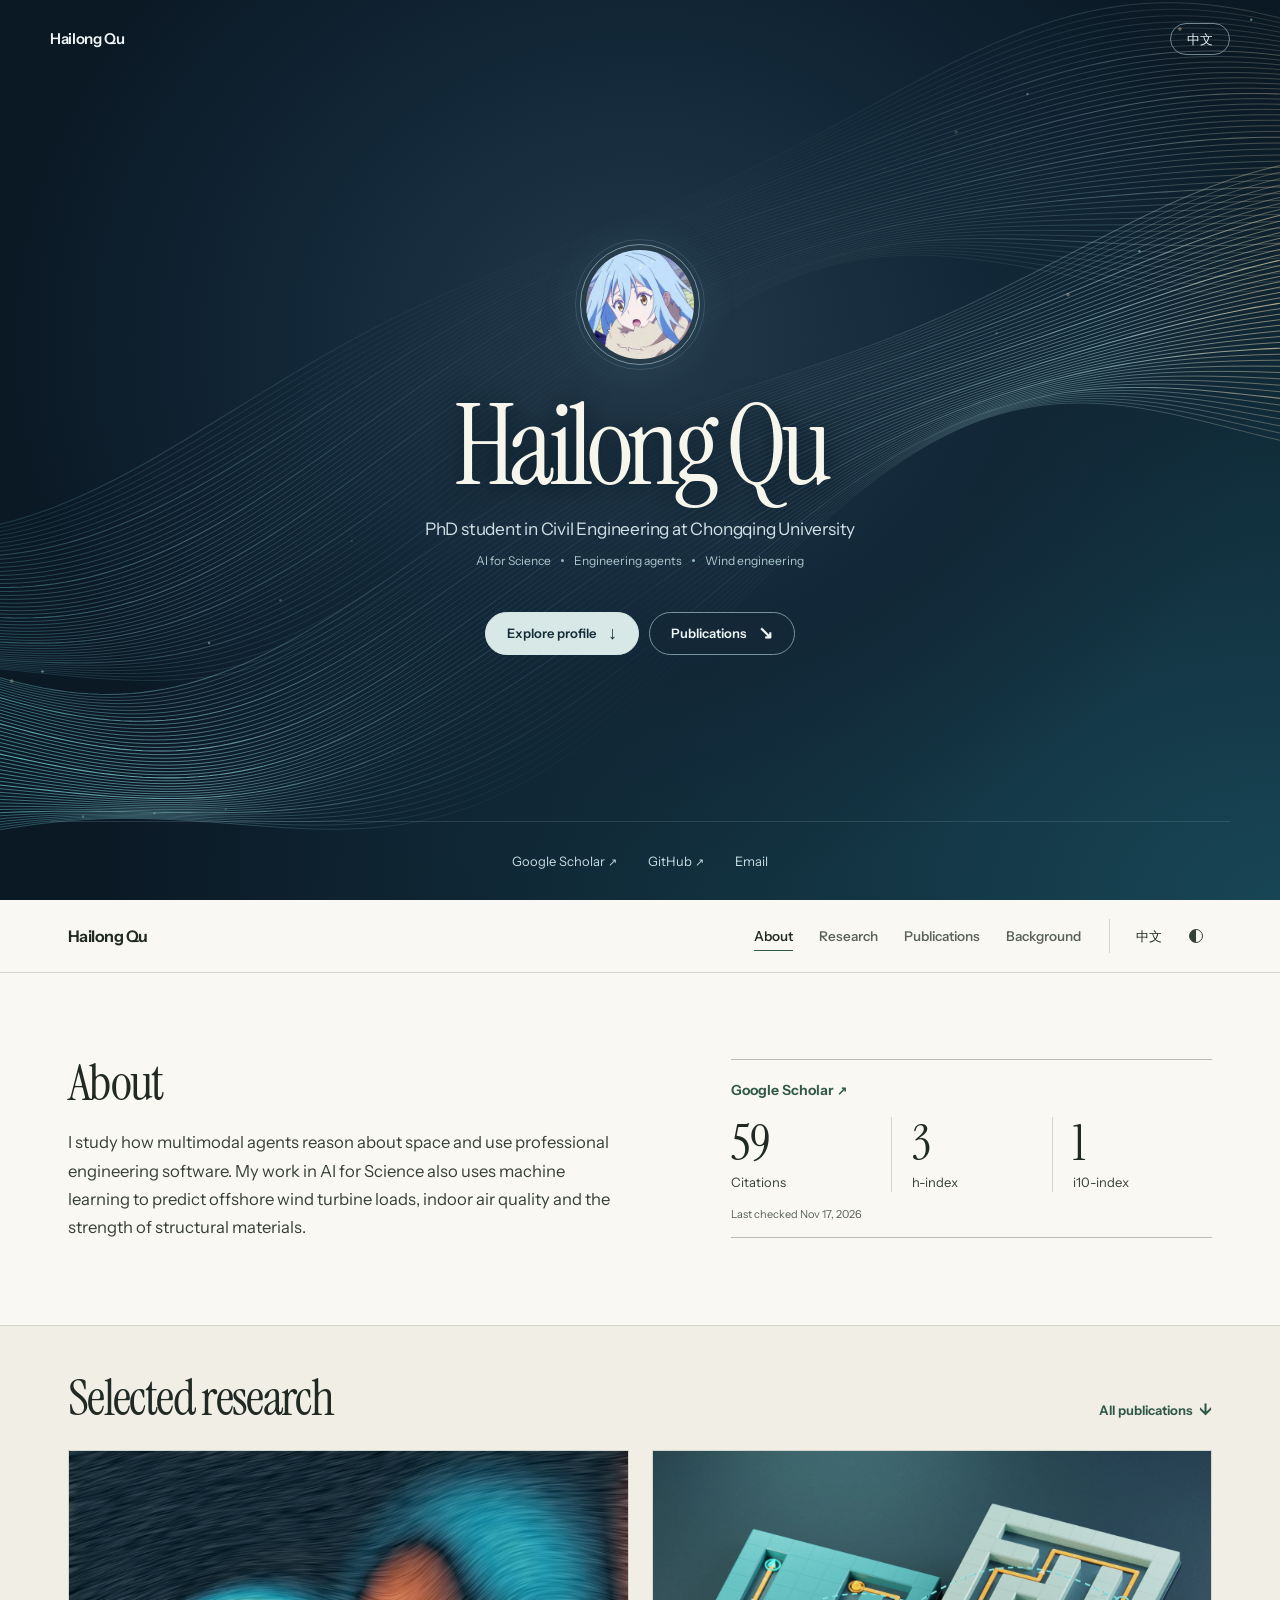
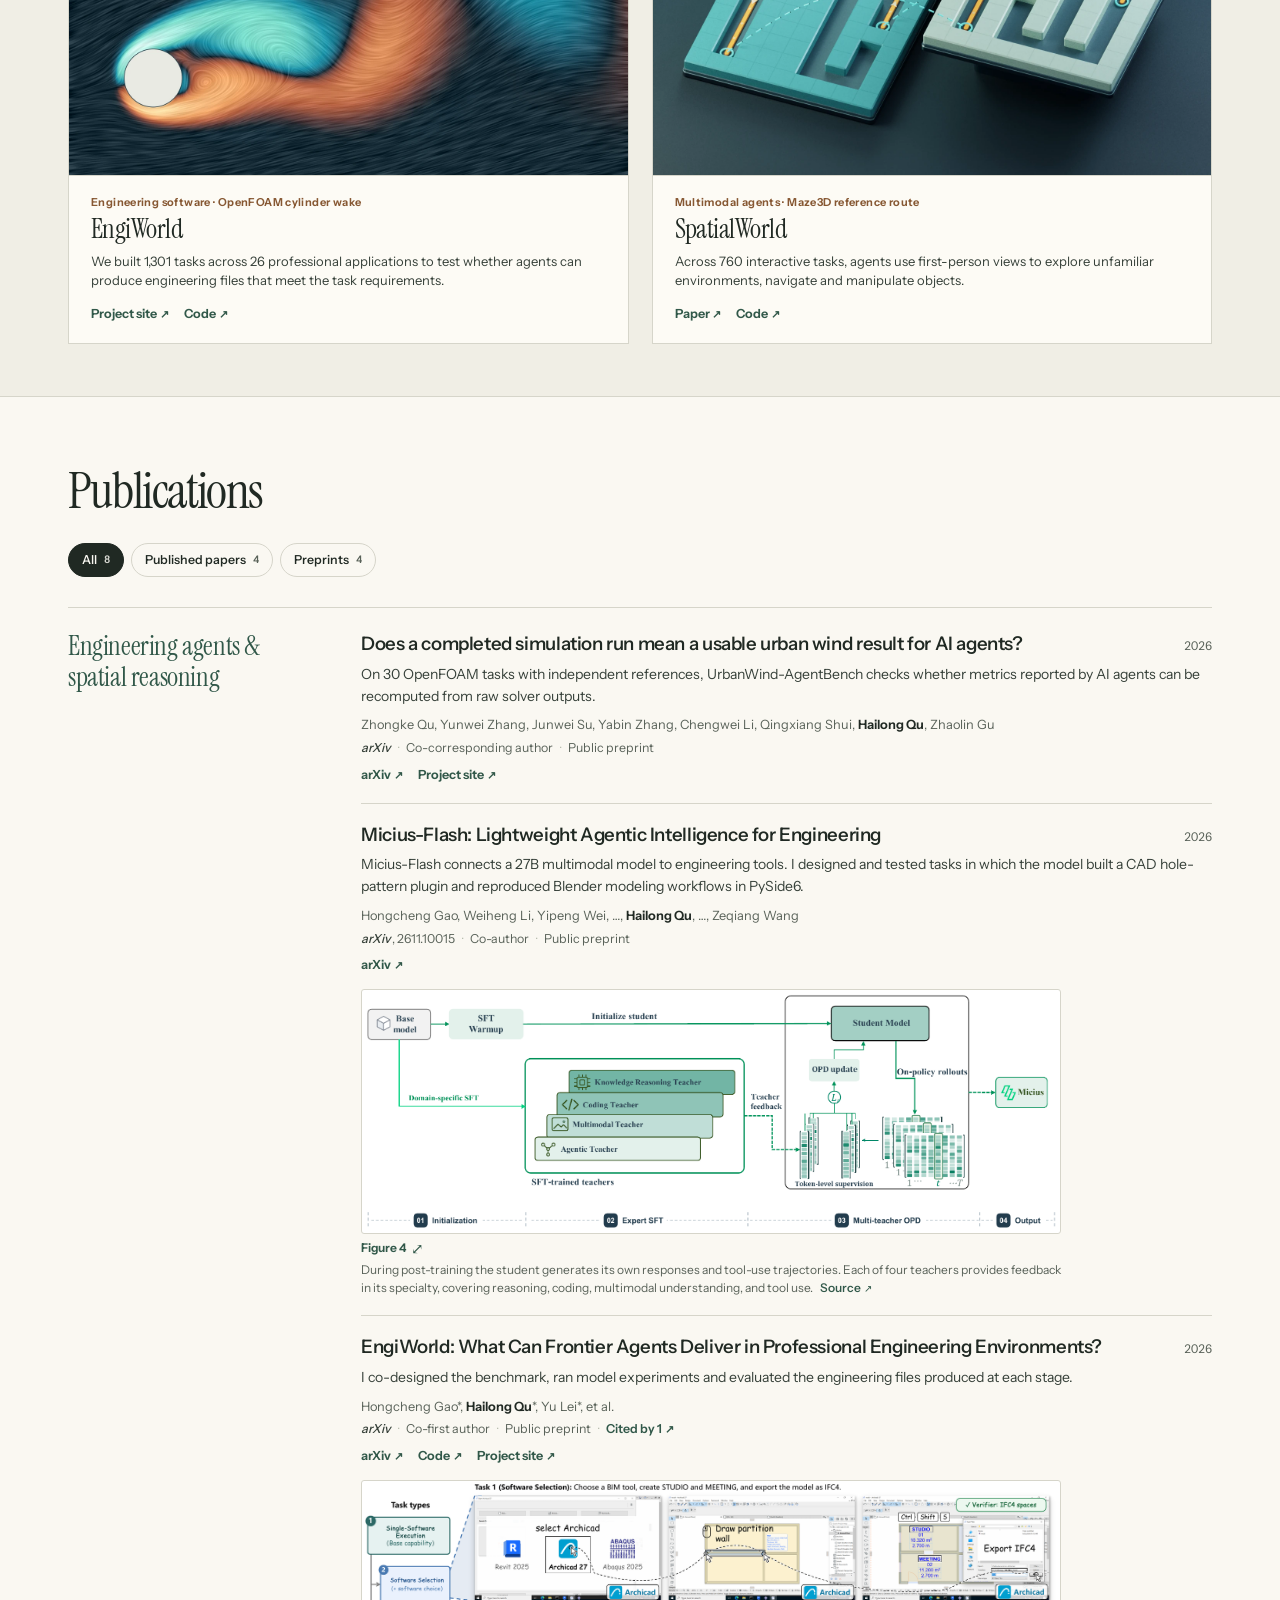
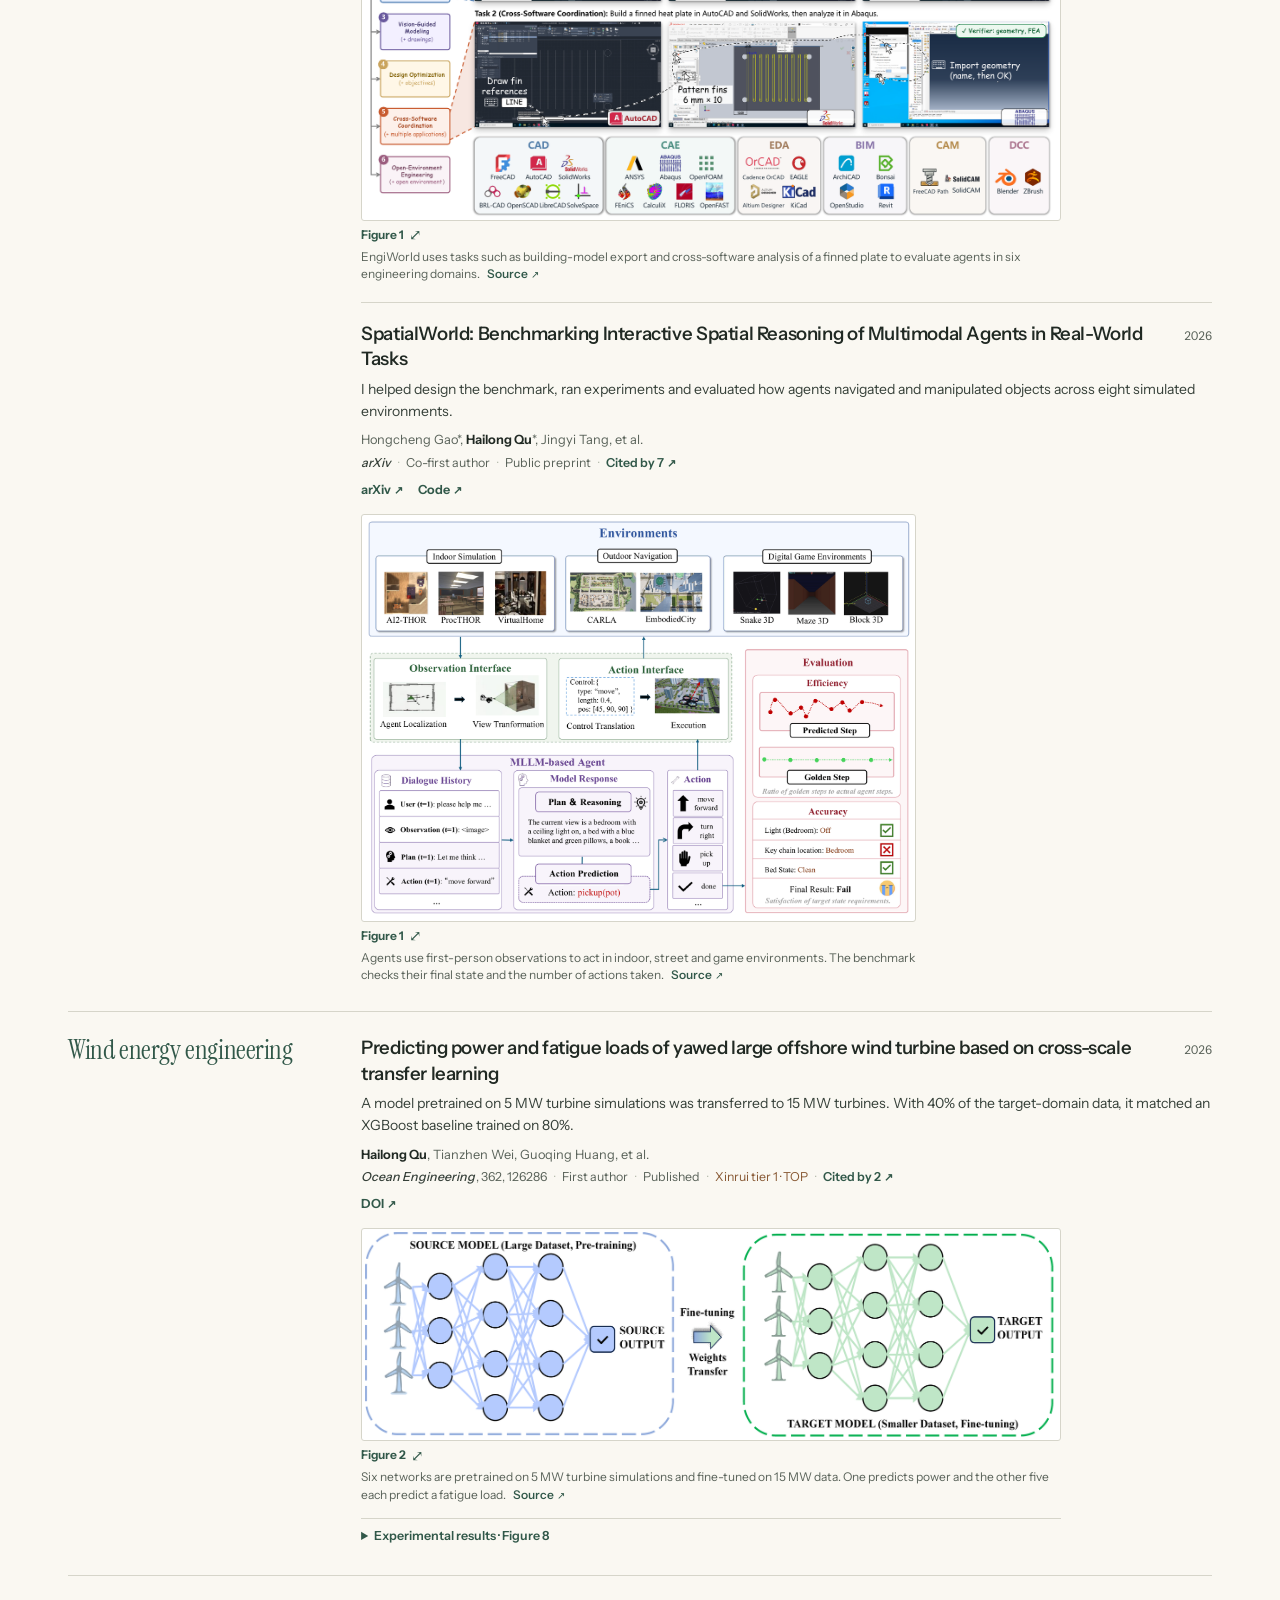
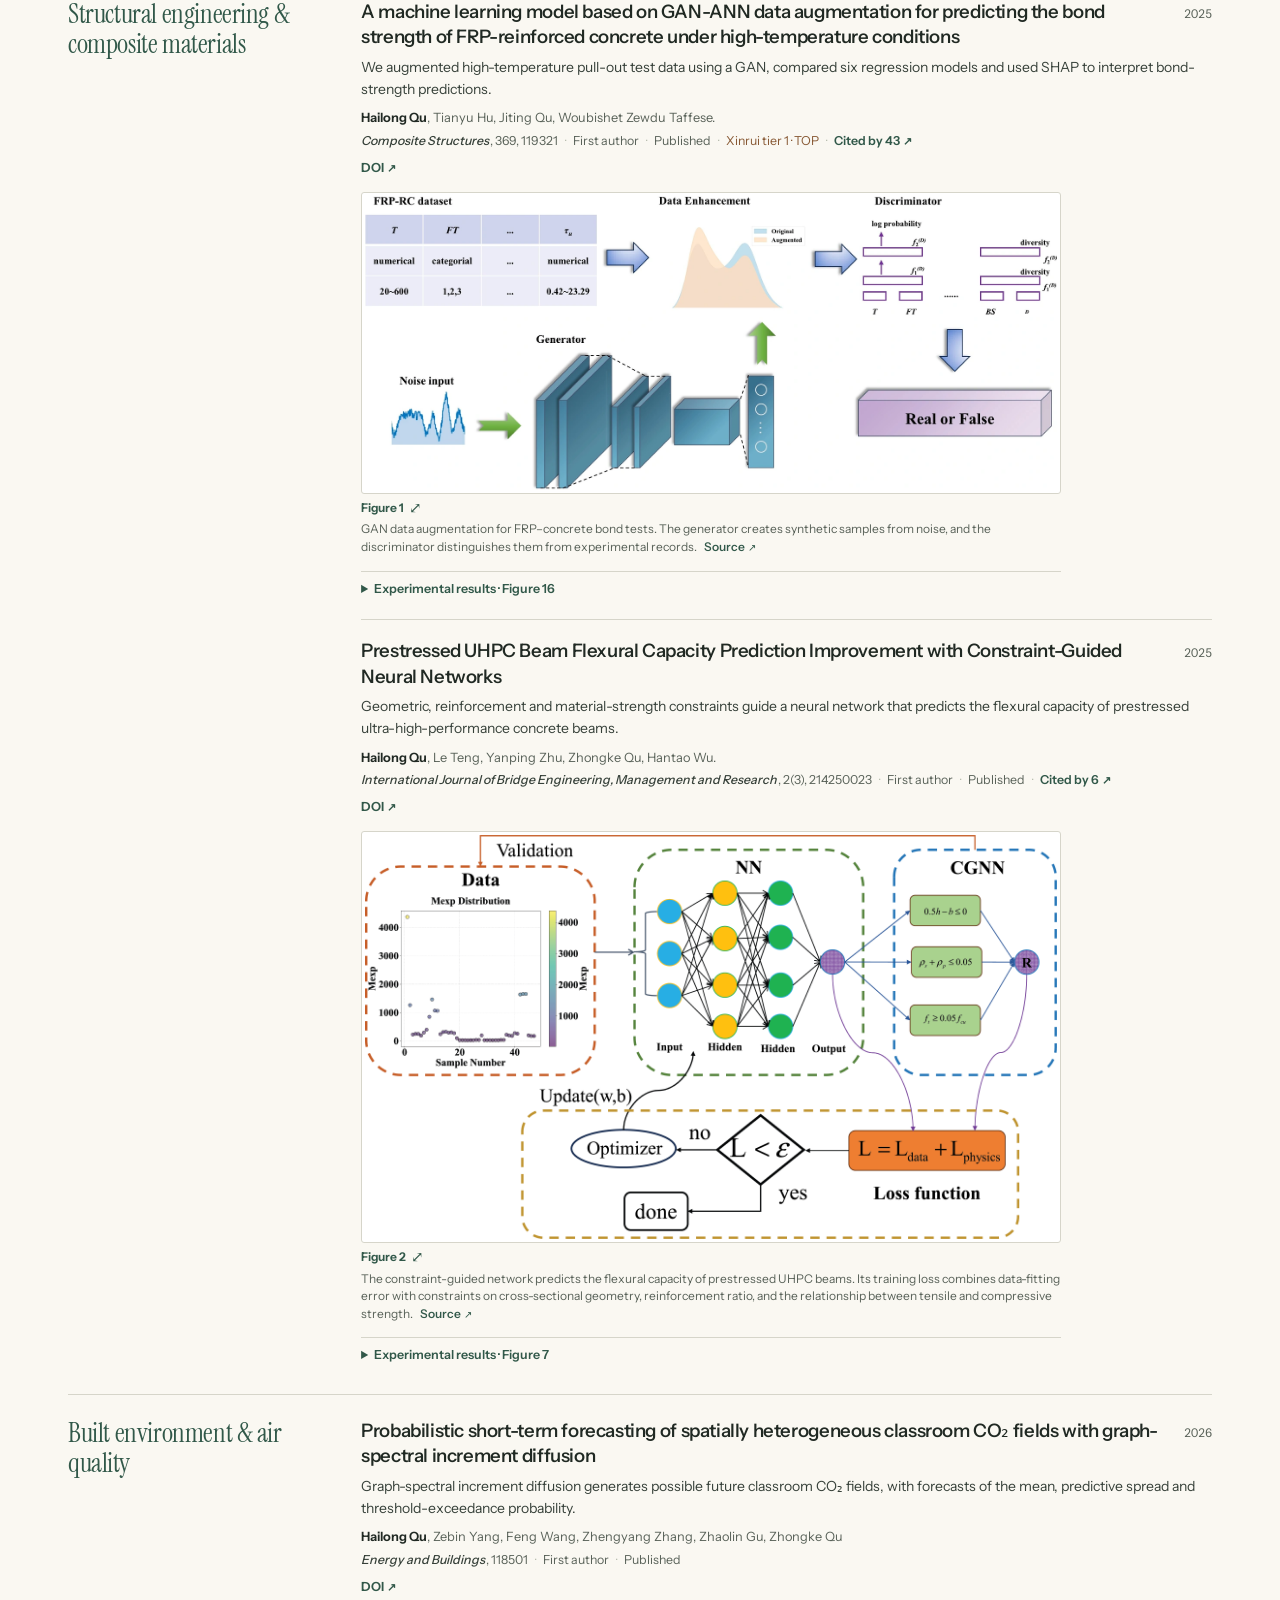
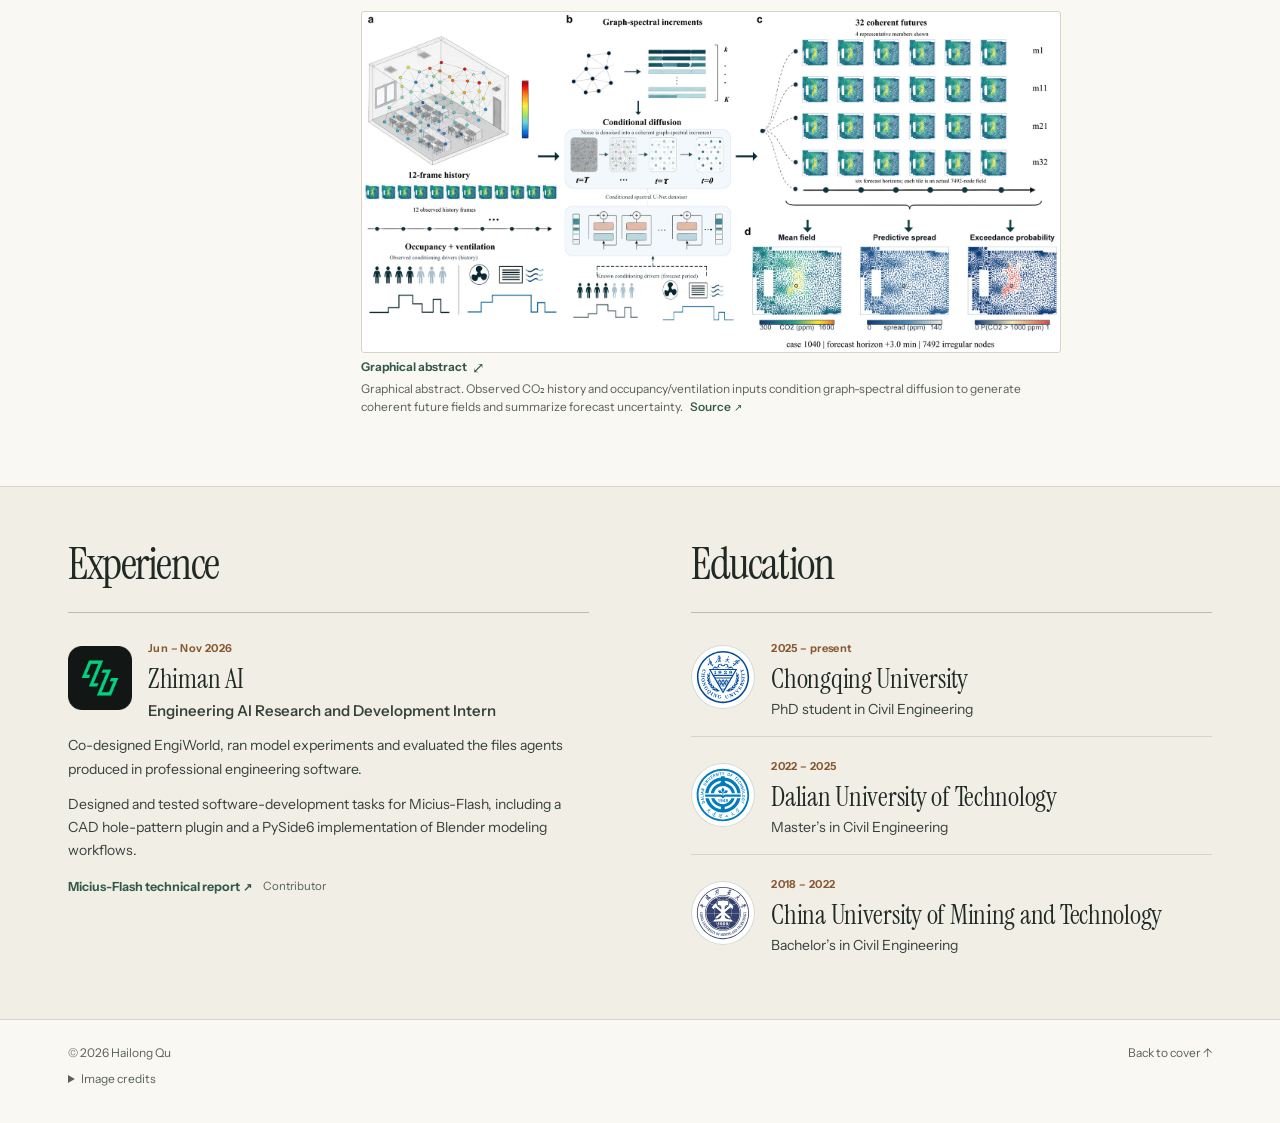
==== index.html @ e4532ca1 "Credit co-correspondence on the UrbanWind preprint" ====
<!doctype html>
<html lang="en">
<head>
  <meta charset="utf-8"><meta name="viewport" content="width=device-width, initial-scale=1">
  <title>Hailong Qu · Chongqing University</title><meta name="description" content="Hailong Qu is a PhD student at Chongqing University working on AI for Science, engineering agents and wind energy."><meta name="author" content="Hailong Qu">
  <link rel="canonical" href="https://ttanddd.github.io/"><link rel="alternate" hreflang="en" href="https://ttanddd.github.io/"><link rel="alternate" hreflang="zh-CN" href="https://ttanddd.github.io/zh/"><link rel="alternate" hreflang="x-default" href="https://ttanddd.github.io/">
  <meta property="og:type" content="website"><meta property="og:title" content="Hailong Qu · Chongqing University"><meta property="og:description" content="Hailong Qu is a PhD student at Chongqing University working on AI for Science, engineering agents and wind energy.">
  <meta property="og:url" content="https://ttanddd.github.io/"><meta property="og:image" content="https://ttanddd.github.io/assets/media/scholar-avatar.jpg"><meta property="og:locale" content="en_US">
  <meta name="theme-color" content="#101c29"><link rel="icon" type="image/jpeg" href="/assets/media/scholar-avatar.jpg">
  <link rel="preload" href="/assets/fonts/serif-regular.woff2" as="font" type="font/woff2" crossorigin>
  <link rel="preload" href="/assets/fonts/sans-regular.woff2" as="font" type="font/woff2" crossorigin>
  <link rel="stylesheet" href="/assets/vendor/lenis-1.3.27/lenis.css">
  <link rel="stylesheet" href="/assets/site.css?v=fab3f79877bb"><script defer src="/assets/vendor/lenis-1.3.27/lenis.min.js"></script><script defer src="/assets/motion.js?v=e660ae6ce71c"></script><script defer src="/assets/site.js?v=25aca08988be"></script><script defer src="/assets/cover.js?v=f7f22d058b3a"></script><script defer src="/assets/language.js?v=c162e030c713"></script>
</head>
<body>
<a class="skip" href="#about">Skip to profile</a>
<p id="language-notice" role="status" hidden></p>
<header class="cover" id="home" aria-labelledby="name">
  <canvas class="flow" aria-hidden="true"></canvas>
  <div class="cover-rail"><a href="#home" class="cover-brand">Hailong Qu</a><a class="language" data-language href="/zh/" lang="zh-CN" hreflang="zh-CN" aria-label="Switch to Chinese">中文</a></div>
  <div class="cover-core">
    <div class="portrait"><img src="/assets/media/scholar-avatar.jpg" alt="Profile image from Hailong Qu’s Google Scholar page" width="256" height="256" fetchpriority="high"></div>
    <h1 id="name">Hailong Qu</h1><p class="cover-role">PhD student in Civil Engineering at Chongqing University</p>
    <p class="cover-focus">AI for Science<i></i>Engineering agents<i></i>Wind engineering</p>
    <div class="cover-actions"><a class="enter" href="#about">Explore profile<span aria-hidden="true">↓</span></a><a href="#publications">Publications<span aria-hidden="true">↘</span></a></div>
  </div>
  <div class="cover-foot"><div class="cover-socials"><a class="" href="https://scholar.google.com/citations?user=_gNt3W8AAAAJ" target="_blank" rel="noopener noreferrer">Google Scholar<span class="out" aria-hidden="true">↗</span></a><a class="" href="https://github.com/TTANDDD" target="_blank" rel="noopener noreferrer">GitHub<span class="out" aria-hidden="true">↗</span></a><a href="mailto:tiyudi789520@gmail.com">Email</a></div></div>
</header>
<div class="topbar"><div class="shell top-inner">
  <a class="brand" href="#home" aria-label="Home"><span class="brand-name">Hailong Qu</span></a>
  <nav id="nav" class="nav" aria-label="Home"><a href="#about" data-nav="about">About</a><a href="#research" data-nav="research">Research</a><a href="#publications" data-nav="publications">Publications</a><a href="#background" data-nav="background">Background</a></nav>
  <div class="tools"><a class="language" data-language href="/zh/" lang="zh-CN" hreflang="zh-CN" aria-label="Switch to Chinese">中文</a><button class="theme" type="button" data-theme-button aria-label="Change color theme" title="Change color theme"><span aria-hidden="true"></span></button>
  <button class="menu" type="button" aria-expanded="false" aria-controls="nav"><span>Menu</span><i aria-hidden="true"></i></button></div>
</div></div>
<main id="main">
<section id="about" class="overview shell" aria-labelledby="about-title"><div><h2 id="about-title">About</h2><p class="bio">I study how multimodal agents reason about space and use professional engineering software. My work in AI for Science also uses machine learning to predict offshore wind turbine loads, indoor air quality and the strength of structural materials.</p></div><aside class="scholar-metrics" aria-label="Google Scholar"><a class="metrics-link" href="https://scholar.google.com/citations?user=_gNt3W8AAAAJ" target="_blank" rel="noopener noreferrer">Google Scholar<span class="out" aria-hidden="true">↗</span></a><dl><div><dt>Citations</dt><dd>59</dd></div><div><dt>h-index</dt><dd>3</dd></div><div><dt>i10-index</dt><dd>1</dd></div></dl><p>Last checked <time datetime="2026-11-17T01:59:57Z">Nov 17, 2026</time></p></aside></section>
<section id="research" class="band research" aria-labelledby="research-title"><div class="shell">
  <div class="section-head"><h2 id="research-title">Selected research</h2><a class="jump" href="#publications">All publications<span aria-hidden="true">↓</span></a></div>
  <div class="projects"><article class="project-card" id="project-engiworld">
      <a class="project-art" href="https://engiworld.github.io/" target="_blank" rel="noopener noreferrer" aria-label="EngiWorld · Project site">
        <img src="/assets/media/engiworld-cylinder-wake.webp" alt="Alternating teal and amber vortices form downstream of a cylinder in EngiWorld’s OpenFOAM reference solution." width="1450" height="840" loading="lazy" decoding="async">
      </a>
      <div class="project-body"><p class="project-field">Engineering software · OpenFOAM cylinder wake</p>
        <h3>EngiWorld</h3><p class="project-note">We built 1,301 tasks across 26 professional applications to test whether agents can produce engineering files that meet the task requirements.</p><div class="resource-links"><a class="text-link" href="https://engiworld.github.io/" target="_blank" rel="noopener noreferrer">Project site<span class="out" aria-hidden="true">↗</span></a><a class="text-link" href="https://github.com/Hongcheng-Gao/EngiWorld" target="_blank" rel="noopener noreferrer">Code<span class="out" aria-hidden="true">↗</span></a></div>
      </div></article><article class="project-card" id="project-spatialworld">
      <a class="project-art" href="https://arxiv.org/abs/2606.09669" target="_blank" rel="noopener noreferrer" aria-label="SpatialWorld · Paper">
        <img src="/assets/media/spatialworld-maze23-reference.webp" alt="Exploded view of SpatialWorld’s two-floor Maze3D level 23. An orange route crosses the upper floor and returns to the goal below. Dashed lines join the stairs." width="1450" height="840" loading="lazy" decoding="async">
      </a>
      <div class="project-body"><p class="project-field">Multimodal agents · Maze3D reference route</p>
        <h3>SpatialWorld</h3><p class="project-note">Across 760 interactive tasks, agents use first-person views to explore unfamiliar environments, navigate and manipulate objects.</p><div class="resource-links"><a class="text-link" href="https://arxiv.org/abs/2606.09669" target="_blank" rel="noopener noreferrer">Paper<span class="out" aria-hidden="true">↗</span></a><a class="text-link" href="https://github.com/Hongcheng-Gao/SpatialWorld" target="_blank" rel="noopener noreferrer">Code<span class="out" aria-hidden="true">↗</span></a></div>
      </div></article></div>
</div></section>
<section id="publications" class="section shell" aria-labelledby="publications-title">
  <div class="section-head"><h2 id="publications-title">Publications</h2></div>
  <div class="filters" data-filters hidden role="group" aria-label="Filter publications"><button type="button" data-filter="all" aria-pressed="true">All<span class="tab-count">8</span></button><button type="button" data-filter="published" aria-pressed="false">Published papers<span class="tab-count">4</span></button><button type="button" data-filter="preprint" aria-pressed="false">Preprints<span class="tab-count">4</span></button></div>
  <p class="sr-only" data-result-count aria-live="polite" data-template="{n} publications shown"></p>
  <section class="paper-group" data-field="agents" aria-labelledby="field-agents"><h3 id="field-agents">Engineering agents &amp; spatial reasoning</h3><div class="paper-list"><article class="paper" id="paper-pub-dede52f03599" data-status="preprint">
      <div class="paper-title"><h4>Does a completed simulation run mean a usable urban wind result for AI agents?</h4><time class="paper-year">2026</time></div>
      <p class="paper-note">On 30 OpenFOAM tasks with independent references, UrbanWind-AgentBench checks whether metrics reported by AI agents can be recomputed from raw solver outputs.</p><p class="authors" lang="en">Zhongke Qu, Yunwei Zhang, Junwei Su, Yabin Zhang, Chengwei Li, Qingxiang Shui, <strong>Hailong Qu</strong>, Zhaolin Gu</p>
      <p class="paper-meta"><cite lang="en">arXiv</cite><span class="sep" aria-hidden="true">·</span>Co-corresponding author<span class="sep" aria-hidden="true">·</span>Public preprint</p><div class="resource-links"><a class="text-link" href="https://arxiv.org/abs/2611.19385" target="_blank" rel="noopener noreferrer">arXiv<span class="out" aria-hidden="true">↗</span></a><a class="text-link" href="https://ttanddd.github.io/urbanwind-agentbench/" target="_blank" rel="noopener noreferrer">Project site<span class="out" aria-hidden="true">↗</span></a></div>
      
    </article><article class="paper" id="paper-micius-flash" data-status="preprint">
      <div class="paper-title"><h4>Micius-Flash: Lightweight Agentic Intelligence for Engineering</h4><time class="paper-year">2026</time></div>
      <p class="paper-note">Micius-Flash connects a 27B multimodal model to engineering tools. I designed and tested tasks in which the model built a CAD hole-pattern plugin and reproduced Blender modeling workflows in PySide6.</p><p class="authors" lang="en">Hongcheng Gao, Weiheng Li, Yipeng Wei, …, <strong>Hailong Qu</strong>, …, Zeqiang Wang</p>
      <p class="paper-meta"><cite lang="en">arXiv</cite><span class="vol">, 2611.10015</span><span class="sep" aria-hidden="true">·</span>Co-author<span class="sep" aria-hidden="true">·</span>Public preprint</p><div class="resource-links"><a class="text-link" href="https://arxiv.org/abs/2611.10015" target="_blank" rel="noopener noreferrer">arXiv<span class="out" aria-hidden="true">↗</span></a></div>
      <div class="figure-grid"><figure id="figure-micius-flash-fig4" class="paper-figure figure-primary" style="--figure-ratio:2.92079208">
        <a class="figure-open" href="/assets/media/papers/micius-flash-fig4.png" data-figure data-credit="Micius Team (2026) · arXiv:2611.10015v1, Figure 4" data-license="" aria-label="Enlarge · Figure 4 · During post-training the student generates its own responses and tool-use trajectories. Each of four teachers provides feedback in its specialty, covering reasoning, coding, multimodal understanding, and tool use.">
          <span class="figure-mat"><span class="figure-frame" style="--image-width:101.694915%;--image-left:-0.282486%;--image-top:-37.128713%;">
            <img src="/assets/media/papers/micius-flash-fig4.png" alt="During post-training the student generates its own responses and tool-use trajectories. Each of four teachers provides feedback in its specialty, covering reasoning, coding, multimodal understanding, and tool use." width="1800" height="1013" loading="lazy" decoding="async">
          </span></span>
          <span class="figure-label"><span class="figure-number">Figure 4</span><span aria-hidden="true">⤢</span></span>
        </a>
        <figcaption><span class="figure-caption">During post-training the student generates its own responses and tool-use trajectories. Each of four teachers provides feedback in its specialty, covering reasoning, coding, multimodal understanding, and tool use.</span>
          <a class="figure-source" href="https://arxiv.org/html/2611.10015v1#S3.F4" target="_blank" rel="noopener noreferrer">Source<span class="out" aria-hidden="true">↗</span></a></figcaption>
      </figure></div>
    </article><article class="paper" id="paper-engiworld" data-status="preprint">
      <div class="paper-title"><h4>EngiWorld: What Can Frontier Agents Deliver in Professional Engineering Environments?</h4><time class="paper-year">2026</time></div>
      <p class="paper-note">I co-designed the benchmark, ran model experiments and evaluated the engineering files produced at each stage.</p><p class="authors" lang="en">Hongcheng Gao*, <strong>Hailong Qu</strong>*, Yu Lei*, et al.</p>
      <p class="paper-meta"><cite lang="en">arXiv</cite><span class="sep" aria-hidden="true">·</span>Co-first author<span class="sep" aria-hidden="true">·</span>Public preprint<span class="sep" aria-hidden="true">·</span><a class="cited" href="https://scholar.google.com/scholar?cites=8422890464850785582" target="_blank" rel="noopener noreferrer">Cited by 1<span class="out" aria-hidden="true">↗</span></a></p><div class="resource-links"><a class="text-link" href="https://arxiv.org/abs/2609.37686" target="_blank" rel="noopener noreferrer">arXiv<span class="out" aria-hidden="true">↗</span></a><a class="text-link" href="https://github.com/Hongcheng-Gao/EngiWorld" target="_blank" rel="noopener noreferrer">Code<span class="out" aria-hidden="true">↗</span></a><a class="text-link" href="https://engiworld.github.io/" target="_blank" rel="noopener noreferrer">Project site<span class="out" aria-hidden="true">↗</span></a></div>
      <div class="figure-grid"><figure id="figure-engiworld-fig1" class="paper-figure" style="--figure-ratio:2.08062419">
        <a class="figure-open" href="/assets/media/papers/engiworld-fig1.webp" data-figure data-credit="© 2026 EngiWorld Authors · MIT" data-license="https://github.com/Hongcheng-Gao/EngiWorld/blob/main/LICENSE" aria-label="Enlarge · Figure 1 · EngiWorld uses tasks such as building-model export and cross-software analysis of a finned plate to evaluate agents in six engineering domains.">
          <span class="figure-mat"><span class="figure-frame">
            <img src="/assets/media/papers/engiworld-fig1.webp" alt="EngiWorld uses tasks such as building-model export and cross-software analysis of a finned plate to evaluate agents in six engineering domains." width="1600" height="769" loading="lazy" decoding="async">
          </span></span>
          <span class="figure-label"><span class="figure-number">Figure 1</span><span aria-hidden="true">⤢</span></span>
        </a>
        <figcaption><span class="figure-caption">EngiWorld uses tasks such as building-model export and cross-software analysis of a finned plate to evaluate agents in six engineering domains.</span>
          <a class="figure-source" href="https://arxiv.org/html/2609.37686v2#S1.F1" target="_blank" rel="noopener noreferrer">Source<span class="out" aria-hidden="true">↗</span></a></figcaption>
      </figure></div>
    </article><article class="paper" id="paper-spatialworld" data-status="preprint">
      <div class="paper-title"><h4>SpatialWorld: Benchmarking Interactive Spatial Reasoning of Multimodal Agents in Real-World Tasks</h4><time class="paper-year">2026</time></div>
      <p class="paper-note">I helped design the benchmark, ran experiments and evaluated how agents navigated and manipulated objects across eight simulated environments.</p><p class="authors" lang="en">Hongcheng Gao*, <strong>Hailong Qu</strong>*, Jingyi Tang, et al.</p>
      <p class="paper-meta"><cite lang="en">arXiv</cite><span class="sep" aria-hidden="true">·</span>Co-first author<span class="sep" aria-hidden="true">·</span>Public preprint<span class="sep" aria-hidden="true">·</span><a class="cited" href="https://scholar.google.com/scholar?cites=4801937270758037470" target="_blank" rel="noopener noreferrer">Cited by 7<span class="out" aria-hidden="true">↗</span></a></p><div class="resource-links"><a class="text-link" href="https://arxiv.org/abs/2606.09669" target="_blank" rel="noopener noreferrer">arXiv<span class="out" aria-hidden="true">↗</span></a><a class="text-link" href="https://github.com/Hongcheng-Gao/SpatialWorld" target="_blank" rel="noopener noreferrer">Code<span class="out" aria-hidden="true">↗</span></a></div>
      <div class="figure-grid"><figure id="figure-spatialworld-fig1" class="paper-figure" style="--figure-ratio:1.36842105">
        <a class="figure-open" href="/assets/media/papers/spatialworld-fig1.webp" data-figure data-credit="Gao, Qu et al. (2026) · CC BY 4.0" data-license="https://creativecommons.org/licenses/by/4.0/" aria-label="Enlarge · Figure 1 · Agents use first-person observations to act in indoor, street and game environments. The benchmark checks their final state and the number of actions taken.">
          <span class="figure-mat"><span class="figure-frame" style="--image-width:104.302477%;--image-left:-2.216428%;--image-top:-3.568243%;">
            <img src="/assets/media/papers/spatialworld-fig1.webp" alt="Agents use first-person observations to act in indoor, street and game environments. The benchmark checks their final state and the number of actions taken." width="1600" height="1241" loading="lazy" decoding="async">
          </span></span>
          <span class="figure-label"><span class="figure-number">Figure 1</span><span aria-hidden="true">⤢</span></span>
        </a>
        <figcaption><span class="figure-caption">Agents use first-person observations to act in indoor, street and game environments. The benchmark checks their final state and the number of actions taken.</span>
          <a class="figure-source" href="https://arxiv.org/html/2606.09669v2#S2.F1" target="_blank" rel="noopener noreferrer">Source<span class="out" aria-hidden="true">↗</span></a></figcaption>
      </figure></div>
    </article></div></section>
<section class="paper-group" data-field="wind" aria-labelledby="field-wind"><h3 id="field-wind">Wind energy engineering</h3><div class="paper-list"><article class="paper" id="paper-offshore" data-status="published">
      <div class="paper-title"><h4>Predicting power and fatigue loads of yawed large offshore wind turbine based on cross-scale transfer learning</h4><time class="paper-year">2026</time></div>
      <p class="paper-note">A model pretrained on 5 MW turbine simulations was transferred to 15 MW turbines. With 40% of the target-domain data, it matched an XGBoost baseline trained on 80%.</p><p class="authors" lang="en"><strong>Hailong Qu</strong>, Tianzhen Wei, Guoqing Huang, et al.</p>
      <p class="paper-meta"><cite lang="en">Ocean Engineering</cite><span class="vol">, 362, 126286</span><span class="sep" aria-hidden="true">·</span>First author<span class="sep" aria-hidden="true">·</span>Published<span class="sep" aria-hidden="true">·</span><span class="rank" title="2026 Xinrui ranking, best tier across major and minor categories">Xinrui tier 1 · TOP</span><span class="sep" aria-hidden="true">·</span><a class="cited" href="https://scholar.google.com/scholar?cites=12525449123160872142" target="_blank" rel="noopener noreferrer">Cited by 2<span class="out" aria-hidden="true">↗</span></a></p><div class="resource-links"><a class="text-link" href="https://doi.org/10.1016/j.oceaneng.2026.126286" target="_blank" rel="noopener noreferrer">DOI<span class="out" aria-hidden="true">↗</span></a></div>
      <div class="figure-grid"><figure id="figure-offshore-fig2" class="paper-figure figure-primary" style="--figure-ratio:3.36980306">
        <a class="figure-open" href="/assets/media/papers/offshore-fig2.webp" data-figure data-credit="Qu et al. · Ocean Engineering (2026)" data-license="" aria-label="Enlarge · Figure 2 · Six networks are pretrained on 5 MW turbine simulations and fine-tuned on 15 MW data. One predicts power and the other five each predict a fatigue load.">
          <span class="figure-mat"><span class="figure-frame" style="--image-width:101.298701%;--image-left:0.000000%;--image-top:0.000000%;">
            <img src="/assets/media/papers/offshore-fig2.webp" alt="Six networks are pretrained on 5 MW turbine simulations and fine-tuned on 15 MW data. One predicts power and the other five each predict a fatigue load." width="1560" height="457" loading="lazy" decoding="async">
          </span></span>
          <span class="figure-label"><span class="figure-number">Figure 2</span><span aria-hidden="true">⤢</span></span>
        </a>
        <figcaption><span class="figure-caption">Six networks are pretrained on 5 MW turbine simulations and fine-tuned on 15 MW data. One predicts power and the other five each predict a fatigue load.</span>
          <a class="figure-source" href="https://doi.org/10.1016/j.oceaneng.2026.126286" target="_blank" rel="noopener noreferrer">Source<span class="out" aria-hidden="true">↗</span></a></figcaption>
      </figure><details class="extra-figure" id="detail-offshore-fig8"><summary>Experimental results · Figure 8</summary><figure id="figure-offshore-fig8" class="paper-figure" style="--figure-ratio:1.52475248">
        <a class="figure-open" href="/assets/media/papers/offshore-fig8.webp" data-figure data-credit="Qu et al. · Ocean Engineering (2026)" data-license="" aria-label="Enlarge · Figure 8 · Predicted and simulated power and fatigue loads for the 15 MW target turbine. Blue points are training cases and red points are test cases.">
          <span class="figure-mat"><span class="figure-frame" style="--image-width:101.298701%;--image-left:-0.649351%;--image-top:-0.396040%;">
            <img src="/assets/media/papers/offshore-fig8.webp" alt="Predicted and simulated power and fatigue loads for the 15 MW target turbine. Blue points are training cases and red points are test cases." width="1560" height="1024" loading="lazy" decoding="async">
          </span></span>
          <span class="figure-label"><span class="figure-number">Figure 8</span><span aria-hidden="true">⤢</span></span>
        </a>
        <figcaption><span class="figure-caption">Predicted and simulated power and fatigue loads for the 15 MW target turbine. Blue points are training cases and red points are test cases.</span>
          <a class="figure-source" href="https://doi.org/10.1016/j.oceaneng.2026.126286" target="_blank" rel="noopener noreferrer">Source<span class="out" aria-hidden="true">↗</span></a></figcaption>
      </figure></details></div>
    </article></div></section>
<section class="paper-group" data-field="structures" aria-labelledby="field-structures"><h3 id="field-structures">Structural engineering &amp; composite materials</h3><div class="paper-list"><article class="paper" id="paper-bond" data-status="published">
      <div class="paper-title"><h4>A machine learning model based on GAN-ANN data augmentation for predicting the bond strength of FRP-reinforced concrete under high-temperature conditions</h4><time class="paper-year">2025</time></div>
      <p class="paper-note">We augmented high-temperature pull-out test data using a GAN, compared six regression models and used SHAP to interpret bond-strength predictions.</p><p class="authors" lang="en"><strong>Hailong Qu</strong>, Tianyu Hu, Jiting Qu, Woubishet Zewdu Taffese.</p>
      <p class="paper-meta"><cite lang="en">Composite Structures</cite><span class="vol">, 369, 119321</span><span class="sep" aria-hidden="true">·</span>First author<span class="sep" aria-hidden="true">·</span>Published<span class="sep" aria-hidden="true">·</span><span class="rank" title="2026 Xinrui ranking, best tier across major and minor categories">Xinrui tier 1 · TOP</span><span class="sep" aria-hidden="true">·</span><a class="cited" href="https://scholar.google.com/scholar?cites=12650329744078022624" target="_blank" rel="noopener noreferrer">Cited by 43<span class="out" aria-hidden="true">↗</span></a></p><div class="resource-links"><a class="text-link" href="https://doi.org/10.1016/j.compstruct.2025.119321" target="_blank" rel="noopener noreferrer">DOI<span class="out" aria-hidden="true">↗</span></a></div>
      <div class="figure-grid"><figure id="figure-bond-fig1" class="paper-figure figure-primary" style="--figure-ratio:2.35640648">
        <a class="figure-open" href="/assets/media/papers/bond-fig1.webp" data-figure data-credit="Qu et al. · Composite Structures (2025)" data-license="" aria-label="Enlarge · Figure 1 · GAN data augmentation for FRP–concrete bond tests. The generator creates synthetic samples from noise, and the discriminator distinguishes them from experimental records.">
          <span class="figure-mat"><span class="figure-frame">
            <img src="/assets/media/papers/bond-fig1.webp" alt="GAN data augmentation for FRP–concrete bond tests. The generator creates synthetic samples from noise, and the discriminator distinguishes them from experimental records." width="1600" height="679" loading="lazy" decoding="async">
          </span></span>
          <span class="figure-label"><span class="figure-number">Figure 1</span><span aria-hidden="true">⤢</span></span>
        </a>
        <figcaption><span class="figure-caption">GAN data augmentation for FRP–concrete bond tests. The generator creates synthetic samples from noise, and the discriminator distinguishes them from experimental records.</span>
          <a class="figure-source" href="https://doi.org/10.1016/j.compstruct.2025.119321" target="_blank" rel="noopener noreferrer">Source<span class="out" aria-hidden="true">↗</span></a></figcaption>
      </figure><details class="extra-figure" id="detail-bond-fig16"><summary>Experimental results · Figure 16</summary><figure id="figure-bond-fig16" class="paper-figure" style="--figure-ratio:0.98607595">
        <a class="figure-open" href="/assets/media/papers/bond-fig16.webp" data-figure data-credit="Qu et al. · Composite Structures (2025)" data-license="" aria-label="Enlarge · Figure 16 · Test-set RMSE and R² for six bond-strength models after adding 30% synthetic data generated using GAN–ANN, KDE or TGAN.">
          <span class="figure-mat"><span class="figure-frame">
            <img src="/assets/media/papers/bond-fig16.webp" alt="Test-set RMSE and R² for six bond-strength models after adding 30% synthetic data generated using GAN–ANN, KDE or TGAN." width="1558" height="1580" loading="lazy" decoding="async">
          </span></span>
          <span class="figure-label"><span class="figure-number">Figure 16</span><span aria-hidden="true">⤢</span></span>
        </a>
        <figcaption><span class="figure-caption">Test-set RMSE and R² for six bond-strength models after adding 30% synthetic data generated using GAN–ANN, KDE or TGAN.</span>
          <a class="figure-source" href="https://doi.org/10.1016/j.compstruct.2025.119321" target="_blank" rel="noopener noreferrer">Source<span class="out" aria-hidden="true">↗</span></a></figcaption>
      </figure></details></div>
    </article><article class="paper" id="paper-uhpc" data-status="published">
      <div class="paper-title"><h4>Prestressed UHPC Beam Flexural Capacity Prediction Improvement with Constraint-Guided Neural Networks</h4><time class="paper-year">2025</time></div>
      <p class="paper-note">Geometric, reinforcement and material-strength constraints guide a neural network that predicts the flexural capacity of prestressed ultra-high-performance concrete beams.</p><p class="authors" lang="en"><strong>Hailong Qu</strong>, Le Teng, Yanping Zhu, Zhongke Qu, Hantao Wu.</p>
      <p class="paper-meta"><cite lang="en">International Journal of Bridge Engineering, Management and Research</cite><span class="vol">, 2(3), 214250023</span><span class="sep" aria-hidden="true">·</span>First author<span class="sep" aria-hidden="true">·</span>Published<span class="sep" aria-hidden="true">·</span><a class="cited" href="https://scholar.google.com/scholar?cites=16965351680424235215" target="_blank" rel="noopener noreferrer">Cited by 6<span class="out" aria-hidden="true">↗</span></a></p><div class="resource-links"><a class="text-link" href="https://doi.org/10.70465/ber.v2i3.31" target="_blank" rel="noopener noreferrer">DOI<span class="out" aria-hidden="true">↗</span></a></div>
      <div class="figure-grid"><figure id="figure-uhpc-fig2" class="paper-figure figure-primary" style="--figure-ratio:1.71462830">
        <a class="figure-open" href="/assets/media/papers/uhpc-fig2.webp" data-figure data-credit="© 2025 Hailong Qu, Le Teng, Yanping Zhu, Zhongke Qu and Hantao Wu · CC BY-NC-ND 4.0" data-license="https://creativecommons.org/licenses/by-nc-nd/4.0/" aria-label="Enlarge · Figure 2 · The constraint-guided network predicts the flexural capacity of prestressed UHPC beams. Its training loss combines data-fitting error with constraints on cross-sectional geometry, reinforcement ratio, and the relationship between tensile and compressive strength.">
          <span class="figure-mat"><span class="figure-frame">
            <img src="/assets/media/papers/uhpc-fig2.webp" alt="The constraint-guided network predicts the flexural capacity of prestressed UHPC beams. Its training loss combines data-fitting error with constraints on cross-sectional geometry, reinforcement ratio, and the relationship between tensile and compressive strength." width="2860" height="1668" loading="lazy" decoding="async">
          </span></span>
          <span class="figure-label"><span class="figure-number">Figure 2</span><span aria-hidden="true">⤢</span></span>
        </a>
        <figcaption><span class="figure-caption">The constraint-guided network predicts the flexural capacity of prestressed UHPC beams. Its training loss combines data-fitting error with constraints on cross-sectional geometry, reinforcement ratio, and the relationship between tensile and compressive strength.</span>
          <a class="figure-source" href="https://ijbemr.org/index.php/ber/article/view/31#fig-2" target="_blank" rel="noopener noreferrer">Source<span class="out" aria-hidden="true">↗</span></a></figcaption>
      </figure><details class="extra-figure" id="detail-uhpc-fig7"><summary>Experimental results · Figure 7</summary><figure id="figure-uhpc-fig7" class="paper-figure" style="--figure-ratio:2.23788546">
        <a class="figure-open" href="/assets/media/papers/uhpc-fig7.webp" data-figure data-credit="© 2025 Hailong Qu, Le Teng, Yanping Zhu, Zhongke Qu and Hantao Wu · CC BY-NC-ND 4.0" data-license="https://creativecommons.org/licenses/by-nc-nd/4.0/" aria-label="Enlarge · Figure 7 · Mean relative training and test errors for seven combinations of physical constraints in prestressed UHPC beam capacity prediction.">
          <span class="figure-mat"><span class="figure-frame">
            <img src="/assets/media/papers/uhpc-fig7.webp" alt="Mean relative training and test errors for seven combinations of physical constraints in prestressed UHPC beam capacity prediction." width="2032" height="908" loading="lazy" decoding="async">
          </span></span>
          <span class="figure-label"><span class="figure-number">Figure 7</span><span aria-hidden="true">⤢</span></span>
        </a>
        <figcaption><span class="figure-caption">Mean relative training and test errors for seven combinations of physical constraints in prestressed UHPC beam capacity prediction.</span>
          <a class="figure-source" href="https://ijbemr.org/index.php/ber/article/view/31" target="_blank" rel="noopener noreferrer">Source<span class="out" aria-hidden="true">↗</span></a></figcaption>
      </figure></details></div>
    </article></div></section>
<section class="paper-group" data-field="built-environment" aria-labelledby="field-built-environment"><h3 id="field-built-environment">Built environment &amp; air quality</h3><div class="paper-list"><article class="paper" id="paper-pub-89aad08bacbb" data-status="published">
      <div class="paper-title"><h4>Probabilistic short-term forecasting of spatially heterogeneous classroom CO₂ fields with graph-spectral increment diffusion</h4><time class="paper-year">2026</time></div>
      <p class="paper-note">Graph-spectral increment diffusion generates possible future classroom CO₂ fields, with forecasts of the mean, predictive spread and threshold-exceedance probability.</p><p class="authors" lang="en"><strong>Hailong Qu</strong>, Zebin Yang, Feng Wang, Zhengyang Zhang, Zhaolin Gu, Zhongke Qu</p>
      <p class="paper-meta"><cite lang="en">Energy and Buildings</cite><span class="vol">, 118501</span><span class="sep" aria-hidden="true">·</span>First author<span class="sep" aria-hidden="true">·</span>Published</p><div class="resource-links"><a class="text-link" href="https://doi.org/10.1016/j.enbuild.2026.118501" target="_blank" rel="noopener noreferrer">DOI<span class="out" aria-hidden="true">↗</span></a></div>
      <div class="figure-grid"><figure id="figure-co2-graphical-abstract" class="paper-figure figure-primary" style="--figure-ratio:2.06884876">
        <a class="figure-open" href="/assets/media/papers/co2-graphical-abstract.jpg" data-figure data-credit="Qu et al. (2026) · Energy and Buildings · DOI: 10.1016/j.enbuild.2026.118501 · Graphical abstract" data-license="" aria-label="Enlarge · Graphical abstract · Graphical abstract. Observed CO₂ history and occupancy/ventilation inputs condition graph-spectral diffusion to generate coherent future fields and summarize forecast uncertainty.">
          <span class="figure-mat"><span class="figure-frame">
            <img src="/assets/media/papers/co2-graphical-abstract.jpg" alt="Graphical abstract. Observed CO₂ history and occupancy/ventilation inputs condition graph-spectral diffusion to generate coherent future fields and summarize forecast uncertainty." width="1833" height="886" loading="lazy" decoding="async">
          </span></span>
          <span class="figure-label"><span class="figure-number">Graphical abstract</span><span aria-hidden="true">⤢</span></span>
        </a>
        <figcaption><span class="figure-caption">Graphical abstract. Observed CO₂ history and occupancy/ventilation inputs condition graph-spectral diffusion to generate coherent future fields and summarize forecast uncertainty.</span>
          <a class="figure-source" href="https://www.sciencedirect.com/science/article/pii/S0378778826015616" target="_blank" rel="noopener noreferrer">Source<span class="out" aria-hidden="true">↗</span></a></figcaption>
      </figure></div>
    </article></div></section>
</section>
<div id="background" class="band background"><div class="shell background-grid">
  <section id="experience" aria-labelledby="work-title"><h2 id="work-title">Experience</h2>
    <div class="job"><div class="org-header">
      <a class="org-mark" href="https://zhiman.cn/" target="_blank" rel="noopener noreferrer" aria-label="Zhiman AI · Official website">
        <img src="/assets/media/organizations/zhiman-ai.png" width="64" height="64" alt="" loading="lazy" decoding="async">
      </a>
      <div class="org-copy"><span class="period">Jun – Nov 2026</span><h3>Zhiman AI</h3><p class="org-role">Engineering AI Research and Development Intern</p></div>
    </div>
      <p>Co-designed EngiWorld, ran model experiments and evaluated the files agents produced in professional engineering software.</p><p>Designed and tested software-development tasks for Micius-Flash, including a CAD hole-pattern plugin and a PySide6 implementation of Blender modeling workflows.</p>
      <div class="report"><a class="text-link" href="https://zhiman.cn/research/micius/Micius-Flash-Preview-Technical-Report.pdf" target="_blank" rel="noopener noreferrer">Micius-Flash technical report<span class="out" aria-hidden="true">↗</span></a><span>Contributor</span></div></div>
  </section>
  <section id="education" aria-labelledby="edu-title"><h2 id="edu-title">Education</h2><ol class="degrees"><li id="degree-2025"><div class="org-header">
      <a class="org-mark" href="https://www.cqu.edu.cn/" target="_blank" rel="noopener noreferrer" aria-label="Chongqing University · Official website">
        <img src="/assets/media/organizations/cqu-emblem.svg" width="64" height="64" alt="" loading="lazy" decoding="async">
      </a>
      <div class="org-copy"><span class="period">2025 – present</span><h3>Chongqing University</h3><p class="org-role">PhD student in Civil Engineering</p></div>
    </div></li><li id="degree-2022"><div class="org-header">
      <a class="org-mark" href="https://www.dlut.edu.cn/" target="_blank" rel="noopener noreferrer" aria-label="Dalian University of Technology · Official website">
        <img src="/assets/media/organizations/dlut-emblem.svg" width="64" height="64" alt="" loading="lazy" decoding="async">
      </a>
      <div class="org-copy"><span class="period">2022 – 2025</span><h3>Dalian University of Technology</h3><p class="org-role">Master’s in Civil Engineering</p></div>
    </div></li><li id="degree-2018"><div class="org-header">
      <a class="org-mark" href="https://www.cumt.edu.cn/" target="_blank" rel="noopener noreferrer" aria-label="China University of Mining and Technology · Official website">
        <img src="/assets/media/organizations/cumt-emblem.svg" width="64" height="64" alt="" loading="lazy" decoding="async">
      </a>
      <div class="org-copy"><span class="period">2018 – 2022</span><h3>China University of Mining and Technology</h3><p class="org-role">Bachelor’s in Civil Engineering</p></div>
    </div></li></ol></section>
</div></div></main>
<footer class="footer shell" id="footer"><div class="footer-top"><span>© 2026 Hailong Qu</span><a href="#home">Back to cover ↑</a></div>
  <details class="credits" id="image-credits"><summary>Image credits</summary><ul><li>The cover uses Hailong Qu’s Google Scholar profile image. <a class="" href="https://scholar.google.com/citations?user=_gNt3W8AAAAJ" target="_blank" rel="noopener noreferrer">Google Scholar<span class="out" aria-hidden="true">↗</span></a></li><li>EngiWorld Authors (2026). The cylinder wake was rendered from the public OpenFOAM reference velocity field at Re = 100 and t = 20 s. Teal and amber show opposite signs of vorticity. <a class="" href="https://github.com/Hongcheng-Gao/EngiWorld/tree/cab0914a777ce2c2dd9d087302da5c93e0c3e5c7/task/single-software-execution/cli/openfoam/task-07/ground_truth/cylinder/20" target="_blank" rel="noopener noreferrer">Reference field<span class="out" aria-hidden="true">↗</span></a> <a class="" href="https://github.com/Hongcheng-Gao/EngiWorld/blob/cab0914a777ce2c2dd9d087302da5c93e0c3e5c7/LICENSE" target="_blank" rel="noopener noreferrer">MIT license<span class="out" aria-hidden="true">↗</span></a></li><li>SpatialWorld, Hongcheng Gao, Hailong Qu et al. (2026). The two floors of Maze3D Pro level 23 are shown apart. The orange path follows the 18 published reference actions. Dashed lines connect the same stair cells on each floor. <a class="" href="https://github.com/Hongcheng-Gao/SpatialWorld/blob/f47b1e091985a7f141db8d93c6822b42663cc1da/data/game/maze3d_pro_merge/Level_23.txt" target="_blank" rel="noopener noreferrer">Level layout<span class="out" aria-hidden="true">↗</span></a> <a class="" href="https://github.com/Hongcheng-Gao/SpatialWorld/blob/f47b1e091985a7f141db8d93c6822b42663cc1da/data/game/game_gt.csv#L64" target="_blank" rel="noopener noreferrer">Reference actions<span class="out" aria-hidden="true">↗</span></a> <a class="" href="https://huggingface.co/datasets/HongchengGao/SpatialWorld" target="_blank" rel="noopener noreferrer">Dataset and license<span class="out" aria-hidden="true">↗</span></a></li><li>Organization marks come from their official websites. <a class="" href="https://zhiman.cn/apple-touch-icon.png" target="_blank" rel="noopener noreferrer">Zhiman AI<span class="out" aria-hidden="true">↗</span></a> <a class="" href="https://www.cqu.edu.cn/__local/F/67/13/91F381501973A4F9D10D3340792_2136FE11_3D39D20.pdf?e=.pdf#page=6" target="_blank" rel="noopener noreferrer">Chongqing University<span class="out" aria-hidden="true">↗</span></a> <a class="" href="https://www.dlut.edu.cn/xxgk/dxwh/xxVI.htm#a1" target="_blank" rel="noopener noreferrer">Dalian University of Technology<span class="out" aria-hidden="true">↗</span></a> <a class="" href="https://xgc.cumt.edu.cn/__local/3/3B/CB/F3833CC99C9D0095E53E957862E_D3C472C9_43ED3D.pdf#page=4" target="_blank" rel="noopener noreferrer">China University of Mining and Technology<span class="out" aria-hidden="true">↗</span></a></li><li>Each paper figure links to its source and lists its credit in the enlarged view.</li></ul></details>
</footer>
<dialog class="figure-viewer" aria-labelledby="viewer-title">
  <div class="viewer-top"><strong id="viewer-title"></strong><button type="button" data-close>Close <span aria-hidden="true">×</span></button></div>
  <div class="viewer-image figure-mat"></div>
  <p class="viewer-caption"></p><p class="viewer-credit" aria-label="Image credit"></p>
  <div class="viewer-links"><a data-full target="_blank" rel="noopener">Full-size image ↗</a><a data-source target="_blank" rel="noopener noreferrer">Source ↗</a></div>
</dialog>
</body></html>
---- assets/vendor/lenis-1.3.27/lenis.css ----
html.lenis,
html.lenis body {
  height: auto;
}

.lenis:not(.lenis-autoToggle).lenis-stopped {
  overflow: clip;
}

.lenis [data-lenis-prevent],
.lenis [data-lenis-prevent-wheel],
.lenis [data-lenis-prevent-touch],
.lenis [data-lenis-prevent-vertical],
.lenis [data-lenis-prevent-horizontal] {
  overscroll-behavior: contain;
}

.lenis.lenis-smooth iframe {
  pointer-events: none;
}

.lenis.lenis-autoToggle {
  transition-property: overflow;
  transition-duration: 1ms;
  transition-behavior: allow-discrete;
}
---- assets/site.css ----
@font-face{font-family:"Instrument Sans";src:url("fonts/sans-regular.woff2") format("woff2");font-weight:400 700;font-style:normal;font-display:swap}
@font-face{font-family:"Instrument Serif";src:url("fonts/serif-regular.woff2") format("woff2");font-weight:400;font-style:normal;font-display:swap}
@font-face{font-family:"Instrument Serif";src:url("fonts/serif-italic.woff2") format("woff2");font-weight:400;font-style:italic;font-display:swap}

:root {
  color-scheme: light;
  --paper:#faf8f2;
  --panel:#f0eee5;
  --panel-alt:#f6f4ec;
  --card:#fdfbf5;
  --ink:#202923;
  --text:#364039;
  --muted:#596259;
  --accent:#315849;
  --accent-2:#875833;
  --border:#d6d5ca;
  --strong-border:#b9beb0;
  --button:#263e32;
  --button-ink:#fafaf3;
  --nav-bg:rgba(250,248,242,.96);
  --serif:"Instrument Serif",Georgia,"Songti SC","SimSun",serif;
  --sans:"Instrument Sans","Segoe UI","PingFang SC","Microsoft YaHei",Arial,sans-serif;
  font-family:var(--sans);
  color:var(--ink);
  background:var(--paper);
  -webkit-text-size-adjust:100%;
  scroll-behavior:smooth;
  scroll-padding-top:90px;
}
:root[data-theme="dark"] {
  color-scheme:dark;
  --paper:#20241e;
  --panel:#292e25;
  --panel-alt:#262b23;
  --card:#232820;
  --ink:#f4f1e6;
  --text:#dddccf;
  --muted:#b4b9a9;
  --accent:#bbd1ad;
  --accent-2:#e2b98b;
  --border:#43493e;
  --strong-border:#64705d;
  --button:#c2d0b6;
  --button-ink:#1d2d23;
  --nav-bg:rgba(32,36,30,.96);
}
*,*::before,*::after{box-sizing:border-box}
body{margin:0;line-height:1.55;font-size:16px;overflow-wrap:break-word}
html.lenis { scroll-behavior:auto; }
.overview,.project,.paper,.background section {
  transition:opacity .65s cubic-bezier(.22,1,.36,1), transform .65s cubic-bezier(.22,1,.36,1);
}
.motion-enter { opacity:0; transform:translate3d(0,18px,0); }
@media(prefers-reduced-motion:reduce) {
  .motion-enter { opacity:1; transform:none; }
}
@media print {
  .motion-enter { opacity:1; transform:none; }
}
img{display:block;max-width:100%}
h1,h2,h3,h4,p,figure,ol,ul{margin:0}
a{color:inherit;text-decoration:none}
button{font:inherit;color:inherit;cursor:pointer}
button,a,summary{-webkit-tap-highlight-color:transparent}
a:focus-visible,button:focus-visible,summary:focus-visible{outline:2px solid var(--accent-2);outline-offset:4px}
[hidden]{display:none!important}
.sr-only,.skip:not(:focus){position:absolute;width:1px;height:1px;padding:0;margin:-1px;overflow:hidden;clip:rect(0,0,0,0);white-space:nowrap;clip-path:inset(50%);border:0}
.skip:focus{position:fixed;z-index:12;top:12px;left:14px;background:var(--ink);color:var(--paper);padding:8px 14px}
::selection{background:#c3d4ba;color:#1b2b22}
.shell{width:min(1144px,calc(100% - 104px));margin-inline:auto}
.topbar{position:sticky;top:0;z-index:10;background:var(--nav-bg);border-bottom:1px solid var(--border);backdrop-filter:blur(14px)}
.top-inner{display:flex;align-items:center;min-height:72px;gap:28px}
.brand{display:inline-flex;align-items:center;gap:12px;white-space:nowrap}
.brand-name{font-size:16px;font-weight:650;letter-spacing:-.035em}
.nav{margin-left:auto;display:flex;align-items:center;gap:26px}
.nav a{position:relative;color:var(--muted);font-size:13.5px;font-weight:550;white-space:nowrap;line-height:1.1;padding:12px 0}
.nav a:hover,.nav a[aria-current="location"]{color:var(--ink)}
.nav a[aria-current="location"]::after{position:absolute;content:"";bottom:4px;left:0;width:100%;height:1.5px;background:var(--accent)}
.tools{display:flex;align-items:center;gap:10px;padding-left:18px;border-left:1px solid var(--border)}
.theme,.menu{border:0;background:none;display:inline-flex;align-items:center;justify-content:center;height:34px;color:var(--text)}
.theme{width:32px;border-radius:50%}
.theme span{display:block;width:14px;height:14px;border-radius:50%;border:1.4px solid currentColor;background:linear-gradient(90deg,currentColor 50%,transparent 50%)}
.theme:hover,.menu:hover{background:var(--panel)}
.menu{display:none}
.out{display:inline-block;margin-left:.26em;font-family:Arial,sans-serif;font-size:.87em;line-height:1}
.band{border-block:1px solid var(--border);background:var(--panel)}
.research{padding-block:45px 52px}
.section-head{display:flex;align-items:baseline;justify-content:space-between;gap:18px;margin-bottom:25px}
h2{font:400 clamp(38px,4vw,56px)/1.06 var(--serif);letter-spacing:-.032em}
.jump{display:inline-flex;align-items:center;gap:7px;color:var(--accent);font-size:13px;font-weight:650;border:0;background:none;padding:0;text-align:left}
.jump:hover,.text-link:hover{color:var(--accent-2);text-decoration:underline;text-underline-offset:3px}
.jump span{font-size:16px}
.projects{display:grid;grid-template-columns:repeat(2,minmax(0,1fr));gap:23px}
.project-card{display:flex;flex-direction:column;min-width:0;background:var(--card);border:1px solid var(--border)}
.project-art{display:block;overflow:hidden;background:var(--card);border-bottom:1px solid var(--border)}
.project-art img{width:100%;height:auto}
.project-body{padding:19px 22px 20px;display:flex;flex:1;align-items:flex-start;flex-direction:column}
.project-field,.period{color:var(--accent-2);font-size:11px;line-height:1.35;font-weight:650;letter-spacing:.035em}
.project-body h3{font:400 clamp(27px,2.1vw,36px)/1.05 var(--serif);letter-spacing:-.02em;margin:6px 0 8px}
.project-note{font-size:13px;line-height:1.5;color:var(--text);margin-bottom:14px}
.resource-links{display:flex;align-items:center;flex-wrap:wrap;gap:8px 15px}
.project-body .resource-links{margin-top:auto}
.text-link{color:var(--accent);font-size:12.6px;font-weight:650;line-height:1.45}
.section{padding-block:67px 70px}
.filters{display:flex;flex-wrap:wrap;align-items:center;gap:7px;margin-bottom:30px}
.filters button{display:inline-flex;align-items:center;gap:7px;font-size:12.4px;line-height:1.2;font-weight:550;padding:8px 13px;background:transparent;border:1px solid var(--border);border-radius:50px;min-height:34px}
.filters button:hover{border-color:var(--accent)}
.filters button[aria-pressed="true"]{background:var(--ink);color:var(--paper);border-color:var(--ink)}
.tab-count{font-size:10.5px;font-variant-numeric:tabular-nums;color:var(--muted)}
.filters button[aria-pressed="true"] .tab-count{color:var(--paper);opacity:.85}
.paper-group{display:grid;grid-template-columns:minmax(165px,23%) minmax(0,1fr);gap:30px;border-top:1px solid var(--border);padding-top:23px;margin-top:27px}
.paper-group>h3{font:400 27px/1.13 var(--serif);letter-spacing:-.015em;color:var(--accent);padding-right:12px}
.paper-list{min-width:0}
.paper+.paper{margin-top:19px;padding-top:18px;border-top:1px solid var(--border)}
.paper-title{display:flex;align-items:baseline;justify-content:space-between;gap:16px}
.paper-title h4{font:550 clamp(17px,1.45vw,20px)/1.38 var(--sans);letter-spacing:-.021em}
.paper-year{flex:none;color:var(--muted);font-size:12px;font-variant-numeric:tabular-nums}
.paper-note{color:var(--text);font-size:14px;line-height:1.55;margin-top:7px}
.authors{font-size:12.8px;color:var(--muted);margin-top:8px}
.authors strong{color:var(--ink);font-weight:650}
.paper-meta{display:flex;flex-wrap:wrap;align-items:baseline;column-gap:7px;row-gap:1px;color:var(--muted);font-size:12.4px;line-height:1.65;margin-top:3px}
.paper-meta cite{font-style:italic;color:var(--text);font-weight:500}
.paper-meta .vol {margin-left:-6px}
.sep{color:var(--strong-border)}
.rank{color:var(--accent-2)}
.paper .resource-links{margin-top:7px}
.empty{padding:37px 0 42px;border-block:1px solid var(--border)}
.empty p{font-size:16px;color:var(--text);margin-bottom:11px}
.background{padding-block:54px 62px}
.background-grid{display:grid;grid-template-columns:1fr 1fr;gap:clamp(48px,8vw,128px)}
.background h2{font-size:clamp(35px,3.5vw,49px);margin-bottom:24px}
.job,.degrees{border-top:1px solid var(--strong-border);padding-top:21px}
.org-header{display:grid;grid-template-columns:64px minmax(0,1fr);gap:16px;align-items:center}
.org-mark{display:block;width:100%;aspect-ratio:1;border-radius:12px}
.org-mark img{width:100%;height:100%;object-fit:contain}
.degrees .org-mark{padding:3px;border-radius:50%;background:#fff;box-shadow:inset 0 0 0 1px #d4d8d1}
.org-copy{min-width:0}
.job h3,.degrees h3{font:400 27px/1.2 var(--serif);letter-spacing:-.01em;margin:4px 0}
.job .org-role{font-size:15px;font-weight:550;color:var(--text)}
.job>p{color:var(--text);font-size:14px;line-height:1.65;margin-top:12px}
.report{display:flex;align-items:center;flex-wrap:wrap;gap:6px 11px;margin-top:16px}
.report>span{font-size:11.5px;color:var(--muted)}
.degrees{list-style:none;margin:0;padding-inline-start:0}
.degrees li+li{border-top:1px solid var(--border);margin-top:15px;padding-top:15px}
.degrees p{color:var(--text);font-size:14px}
.footer{padding-block:24px 34px;color:var(--muted);font-size:12px}
.footer-top{display:flex;align-items:center;justify-content:space-between}
.credits{margin-top:8px}
.credits summary{cursor:pointer;width:fit-content}
.credits ul{margin:12px 0 0;padding-left:17px;max-width:90ch}
.credits li+li{margin-top:6px}
.credits a{color:var(--accent);text-decoration:underline;text-underline-offset:2px}
@media(max-width:960px){
 .shell{width:calc(100% - 64px)} .top-inner{gap:18px}.nav{gap:17px}
 .projects{gap:16px}
 .project-body{padding:16px 19px 19px}
}
@media(max-width:700px){
 :root{scroll-padding-top:70px}.shell{width:calc(100% - 36px)}
 .top-inner{min-height:58px;gap:12px}
 .brand{gap:8px}.brand-name{font-size:15px}
 .tools{margin-left:auto;padding-left:0;border-left:0;gap:4px}
 .nav{position:absolute;left:0;right:0;top:100%;padding:9px 18px 13px;display:flex;justify-content:center;gap:20px;border-bottom:1px solid var(--border);background:var(--paper)}
 .js .nav{display:none}.js .nav.is-open{display:flex}
 .js .menu{display:inline-flex;gap:7px;min-width:57px;font-size:11.5px;font-weight:650;border-radius:3px;padding:0 6px}
 .menu i{width:14px;height:9px;border-block:1px solid currentColor;display:block}
 .menu[aria-expanded="true"] i{height:1px;border-bottom:0}
 .research{padding-block:30px 33px}.section-head{margin-bottom:17px}h2{font-size:39px}
 .project-body{padding:14px}.project-body h3{font-size:29px}.project-note{font-size:12.5px}
 .section{padding-block:36px 40px}.filters{gap:5px;margin-bottom:20px}.filters button{font-size:12px;padding:7px 10px}
 .paper-group{display:block;margin-top:22px;padding-top:18px}.paper-group>h3{margin-bottom:13px;font-size:24px}
 .paper-title h4{font-size:17px}.paper-note{font-size:13.5px}.paper+.paper{margin-top:16px;padding-top:15px}
 .background{padding-block:32px}.background-grid{grid-template-columns:1fr;gap:30px}.background h2{margin-bottom:15px}
 .job,.degrees{padding-top:15px}
 .org-header{grid-template-columns:52px minmax(0,1fr);gap:12px}
}
@media(max-width:480px){
 .projects{grid-template-columns:1fr;gap:13px}
 
 .project-body{padding:16px}.project-body h3{font-size:27px}.project-note{margin-bottom:10px}
 .resource-links{gap:5px 12px}.nav{gap:13px;padding-inline:9px}.nav a{font-size:12.5px}
 .paper-meta{font-size:12px}.credits{margin-top:6px}
}
@media(prefers-reduced-motion:reduce){
 :root{scroll-behavior:auto}*,*::before,*::after{animation-duration:.01ms!important;transition-duration:.01ms!important}
}
@media print{
 :root{--paper:white;--ink:black;--text:#222;--muted:#444;--panel:white;--card:white;--border:#bbb}
 .topbar,.tools,.filters,.footer,.jump{display:none!important}
 .shell{width:100%}.research,.section,.background{padding:18px 0}
 .paper,.project-card,.degrees li{break-inside:avoid}
}

/* Full-screen opening */
.cover {
  position: relative;
  isolation: isolate;
  display: grid;
  grid-template-rows: auto 1fr auto;
  min-height: 100vh;
  min-height: 100svh;
  overflow: clip;
  color: #f0f5f6;
  background: radial-gradient(ellipse at 50% 38%, #243a4b 0, #122737 38%, transparent 70%),
              radial-gradient(ellipse at 100% 100%, #184555, transparent 65%), #0b1925;
}
.flow { position: absolute; inset: 0; width: 100%; height: 100%; z-index: -1; pointer-events: none; }
.cover-rail,.cover-foot {
  width: min(1504px, calc(100% - 100px));
  margin: 0 auto;
  display: flex;
  align-items: center;
}
.cover-rail { min-height: 78px; justify-content: space-between; }
.cover-brand { font-size: 15px; font-weight: 600; letter-spacing: -.025em; }
.language { display:inline-flex; align-items:center; justify-content:center; padding:4px 8px; border-radius:3px; font-size:13px; font-weight:550; }
.language:hover { background:var(--panel); }
#language-notice { position:fixed; z-index:15; top:14px; left:50%; transform:translateX(-50%); padding:8px 14px; border:1px solid var(--border); border-radius:4px; background:var(--paper); color:var(--ink); font-size:13px; }
.cover-rail .language { min-width:60px; padding:5px 12px; border:1px solid #718691; border-radius:100px; color:#e6eff0; }
.cover-rail .language:hover { background:#234154; border-color:#bad5da; }
.cover-core {
  align-self: center;
  justify-self: center;
  text-align: center;
  width: min(95%, 850px);
  display: flex;
  flex-direction: column;
  align-items: center;
  padding: clamp(26px, 5vh, 60px) 8px;
  animation: cover-arrival .85s cubic-bezier(.2,.7,.2,1) both;
}
@keyframes cover-arrival { from { opacity: .1; transform: translateY(12px); } to { opacity:1; transform:none; } }
.portrait {
  width: clamp(104px, 13.4vh, 138px);
  aspect-ratio: 1;
  position: relative;
  padding: 5px;
  border-radius: 50%;
  border: 1px solid #77949f;
  box-shadow: 0 0 45px #88cad217;
  background: #263c4b;
}
.portrait::before { content: ""; position: absolute; inset:-6px; border:1px solid #b2d9df25; border-radius:50%; }
.portrait img { width:100%; height:100%; object-fit:cover; border-radius:50%; }
.cover h1 {
  font: 400 clamp(75px, 8.8vw, 144px)/1.01 var(--serif);
  letter-spacing: -.052em;
  margin: 24px 0 13px;
  color: #f6f6ed;
  text-shadow: 0 2px 25px #0b1a24;
}
.cover-role { color:#d0e1e5; font-size:clamp(15px,1.35vw,21px); letter-spacing:-.012em; line-height:1.5; }
.cover-focus { display:flex; gap:10px; align-items:center; justify-content:center; flex-wrap:wrap; color:#acc9ce; font-size:clamp(12px,.94vw,15px); margin:10px 0 0; }
.cover-focus i { width:3px; height:3px; border-radius:50%; background:#92b8c1; }
.cover-actions { margin-top:clamp(24px,4.6vh,54px); display:flex; align-items:center; justify-content:center; gap:10px; }
.cover-actions a { min-height:43px; border:1px solid #77939e; border-radius:40px; display:inline-flex; align-items:center; gap:12px; justify-content:center; padding:10px 21px; font-size:13px; font-weight:600; color:#edf5f4; background:#142937b3; }
.cover-actions a.enter { background:#d8e8e6; border-color:#d8e8e6; color:#152d38; }
.cover-actions a:hover { border-color:#effaf4; transform:translateY(-1px); }
.cover-actions a span { font-size:18px; line-height:1; font-family:Arial,sans-serif; }
.cover-foot { justify-content:center; min-height:79px; border-top:1px solid #9cbdc52e; }
.cover-socials { display:flex; gap:clamp(17px,2.4vw,35px); align-items:center; justify-content:center; flex-wrap:wrap; }
.cover-socials a { color:#c8dce1; font-size:13px; }
.cover-socials a:hover,.cover-brand:hover { color:#fff; text-decoration:underline; text-underline-offset:5px; }
.cover :focus-visible { outline-color:#b3ebf4; }

/* Profile and publication evidence */
.overview { padding-block: clamp(55px,6.5vw,98px); display:grid; grid-template-columns:1.15fr 1fr; gap:clamp(48px,8.6vw,145px); align-items:center; }
.bio { color:var(--text); font-size:clamp(16px,1.3vw,19px); line-height:1.7; margin-top:18px; max-width:54ch; }
.scholar-metrics { border-block:1px solid var(--strong-border); padding:17px 0 14px; align-self:center; }
.metrics-link { color:var(--accent); font-size:14px; font-weight:650; }
.scholar-metrics dl { display:grid; grid-template-columns:repeat(3,1fr); margin:15px 0 14px; }
.scholar-metrics dl>div { display:flex; flex-direction:column-reverse; padding-left:20px; border-left:1px solid var(--border); }
.scholar-metrics dl>div:first-child { border:0; padding-left:0; }
.scholar-metrics dd { margin:0; color:var(--ink); font:400 clamp(37px,4vw,55px)/1 var(--serif); font-variant-numeric:lining-nums tabular-nums; }
.scholar-metrics dt { color:var(--text); font-size:13px; margin-top:4px; }
.scholar-metrics>p { font-size:11px; color:var(--muted); }
.original-title { color:var(--muted); font-size:13px; line-height:1.45; margin-top:4px; }
.cited { font-weight:600; color:var(--accent); }
.cited:hover,.metrics-link:hover,.figure-source:hover,.viewer-links a:hover { text-decoration:underline; text-underline-offset:3px; }
.figure-grid { display:grid; grid-template-columns:repeat(auto-fit,minmax(min(100%,270px),1fr)); align-items:start; gap:15px; margin-top:15px; max-width:770px; }
.paper-figure { width:100%; min-width:0; max-width:min(700px,calc(400px * var(--figure-ratio) + 8px)); }
.figure-open { display:block; cursor:zoom-in; }
.figure-mat { display:block; padding:3px; background:#fff; border:1px solid var(--border); border-radius:3px; }
.figure-frame { display:block; position:relative; overflow:hidden; aspect-ratio:var(--figure-ratio); }
.figure-frame img { position:absolute; top:var(--image-top,0); left:var(--image-left,0); width:var(--image-width,100%); height:auto; max-width:none; }
.figure-open:hover .figure-mat,.figure-open:focus-visible .figure-mat { border-color:var(--accent); }
.figure-label { display:inline-flex; align-items:center; gap:5px; margin-top:5px; color:var(--accent); font-size:12px; line-height:1.35; }
.figure-label span[aria-hidden] { font:15px/1 Arial,sans-serif; }
.figure-number { font-weight:650; }
.paper-figure figcaption { margin-top:2px; font-size:12px; line-height:1.47; color:var(--muted); }
.figure-caption { margin-right:5px; }
.figure-primary,.extra-figure { grid-column:1/-1; }
.figure-primary { max-width:700px; }
.extra-figure { padding-block:7px 2px; border-top:1px solid var(--border); max-width:700px; }
.extra-figure summary { width:fit-content; cursor:pointer; color:var(--accent); font-size:12.5px; font-weight:600; }
.extra-figure[open] .paper-figure { margin-top:11px; }
.figure-source { color:var(--accent); font-weight:550; white-space:nowrap; }
.figure-viewer {
  --viewer-space:clamp(12px,1.6vw,20px);
  --image-height-limit:64vh;
  --image-height-limit:64dvh;
  --viewer-image-width:calc(var(--image-height-limit) * var(--figure-ratio,1) + 8px);
  padding:15px var(--viewer-space);
  width:min(1040px,94vw,max(290px,calc(var(--viewer-image-width) + 2 * var(--viewer-space) + 2px)));
  max-height:92vh; max-height:92dvh;
  border:1px solid var(--strong-border); border-radius:6px; background:var(--paper); color:var(--ink); overflow:auto;
}
.figure-viewer::backdrop { background:rgb(8 18 23 / .86); }
.viewer-top,.viewer-links { display:flex; align-items:center; justify-content:space-between; gap:12px; }
.viewer-top { margin-bottom:12px; }
.viewer-top strong { font-size:15px; }
.viewer-top button { border:1px solid var(--border); border-radius:4px; padding:5px 10px; background:var(--panel); font-size:13px; }
.viewer-top button span { margin-left:5px; }
.viewer-image { width:min(100%,var(--viewer-image-width)); margin-inline:auto; }
.viewer-caption { margin-top:11px; font-size:14px; color:var(--text); }
.viewer-credit,.viewer-links { margin-top:6px; font-size:12px; color:var(--muted); }
.viewer-credit a,.viewer-links a { color:var(--accent); }
.viewer-links { justify-content:flex-start; gap:18px; }
body:has(.figure-viewer[open]) { overflow:hidden; }
html[lang="zh-CN"] .cover h1 { font-family:Georgia,"Songti SC","STSong","SimSun",serif; font-size:clamp(59px,6.9vw,104px); line-height:1.25; letter-spacing:.045em; }
html[lang="zh-CN"] h2,html[lang="zh-CN"] .paper-group>h3 { font-family:Georgia,"Songti SC","STSong","SimSun",serif; letter-spacing:.02em; }
html[lang="zh-CN"] h2 { font-size:clamp(32px,3.7vw,48px); }
html[lang="zh-CN"] .paper-group>h3 { font-size:22px; line-height:1.55; }
html[lang="zh-CN"] .bio { line-height:1.88; }
html[lang="zh-CN"] .degrees h3,html[lang="zh-CN"] .job h3 { font:550 20px/1.5 var(--sans); }
@media(max-width:780px) {
  .overview { gap:35px; grid-template-columns:1fr .85fr; }
}
@media(max-width:700px) {
  .cover-rail,.cover-foot { width:calc(100% - 40px); }
  .cover-rail { min-height:61px; }
  .cover-foot { min-height:64px; }
  .cover-core { width:100%; padding:26px 15px; }
  .cover h1 { margin-top:24px; }
  .cover-role { max-width:30ch; }
  .cover-focus { column-gap:7px; }
  .cover-actions a { padding:9px 17px; }
  .language { font-size:12px; }
  .overview { grid-template-columns:1fr; padding-block:40px; gap:26px; }
  .scholar-metrics dl { max-width:410px; }
  .bio { margin-top:13px; }
  .figure-grid { gap:13px; }
  .figure-viewer { padding-block:12px; }
}
@media(max-height:550px) and (min-width:600px) {
  .cover-rail,.cover-foot { min-height:44px; }
  .cover-core { padding-block:16px; }
  .portrait { width:66px; }
  .cover h1 { font-size:64px; margin:12px 0 6px; }
  .cover-actions { margin-top:12px; }
}
@media(prefers-reduced-motion:reduce) {
  .cover-core { animation:none; }
}
@media print {
  .cover { display:block; min-height:0; background:white; color:black; }
  .flow,.cover-rail,.cover-actions,.cover-foot,.portrait,.figure-viewer { display:none; }
  .cover-core { display:block; padding:8px 0; text-align:left; }
  .cover h1 { color:black; font-size:42px; text-shadow:none; margin:0; }
  .cover-role,.cover-focus { color:#333; }
  .cover-focus { justify-content:flex-start; }
  .overview { display:block; padding:16px 0; }
  .scholar-metrics { margin-top:14px; max-width:450px; }
}
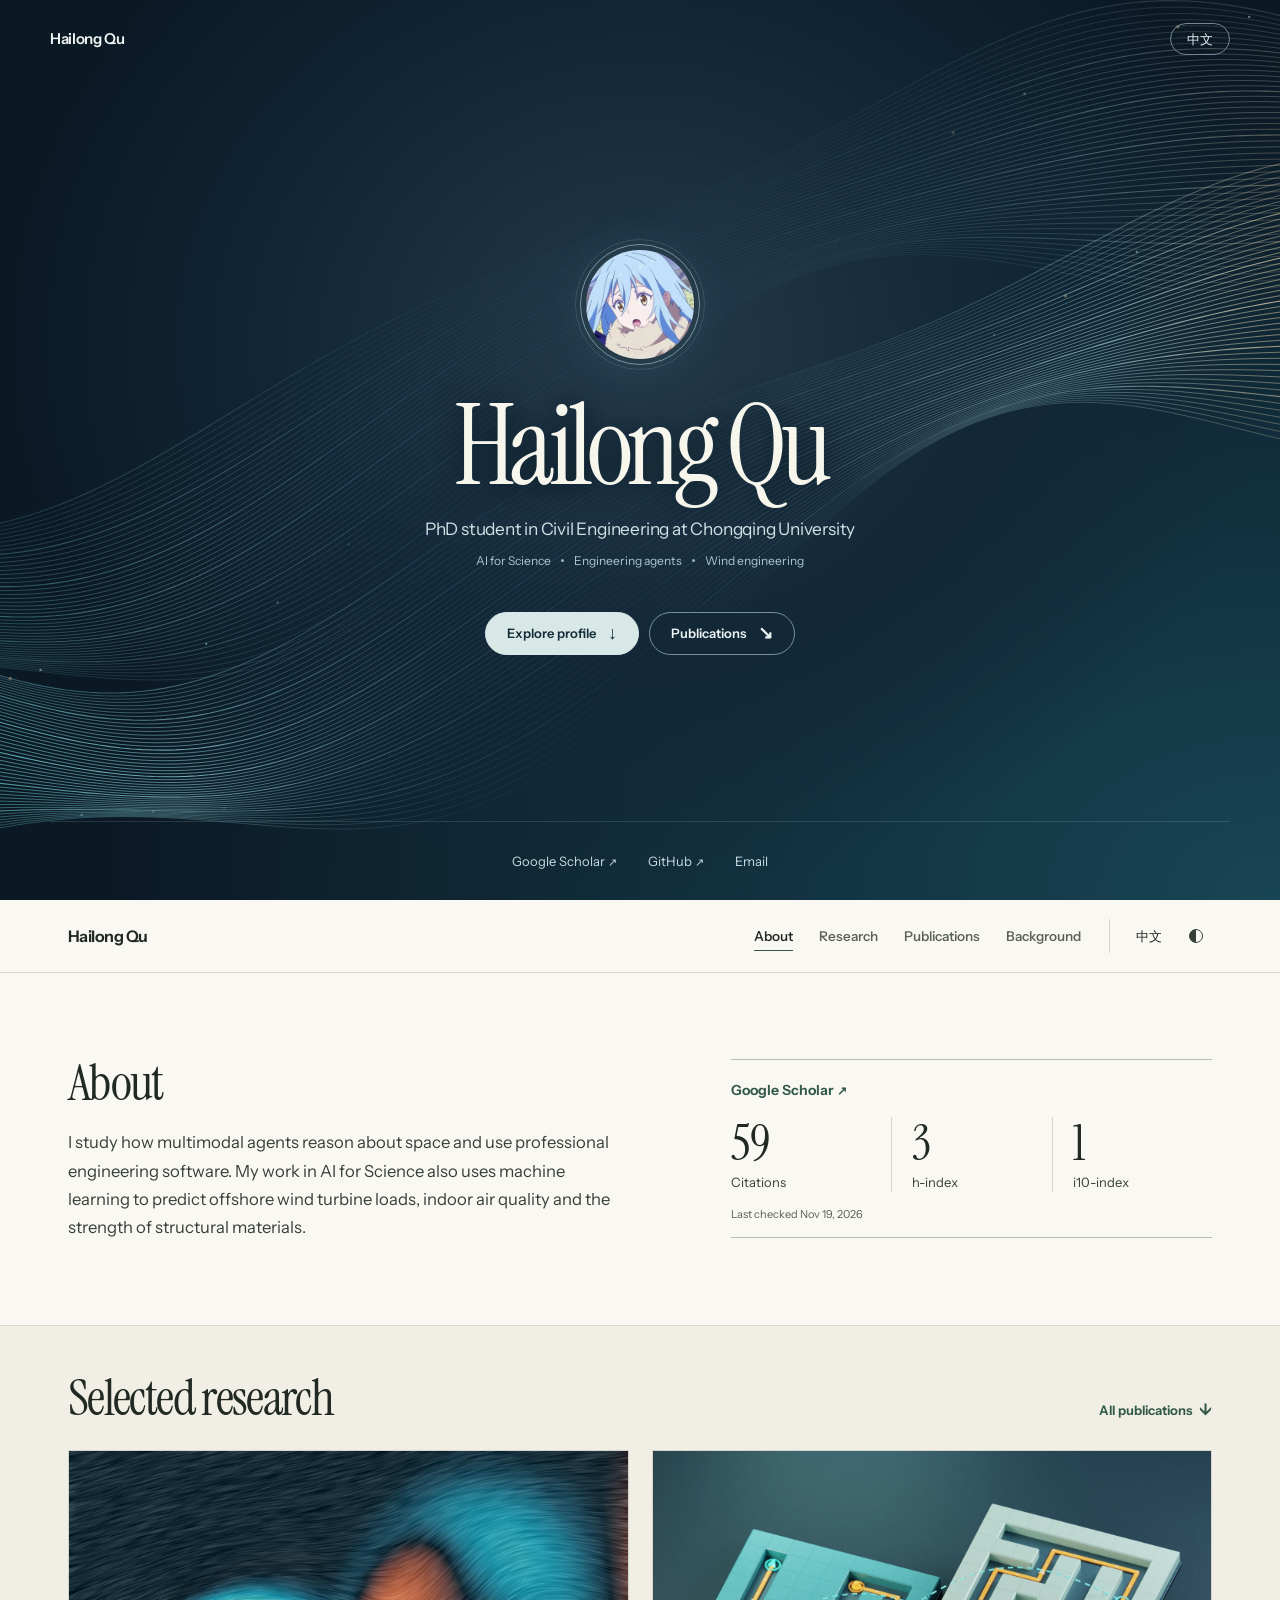
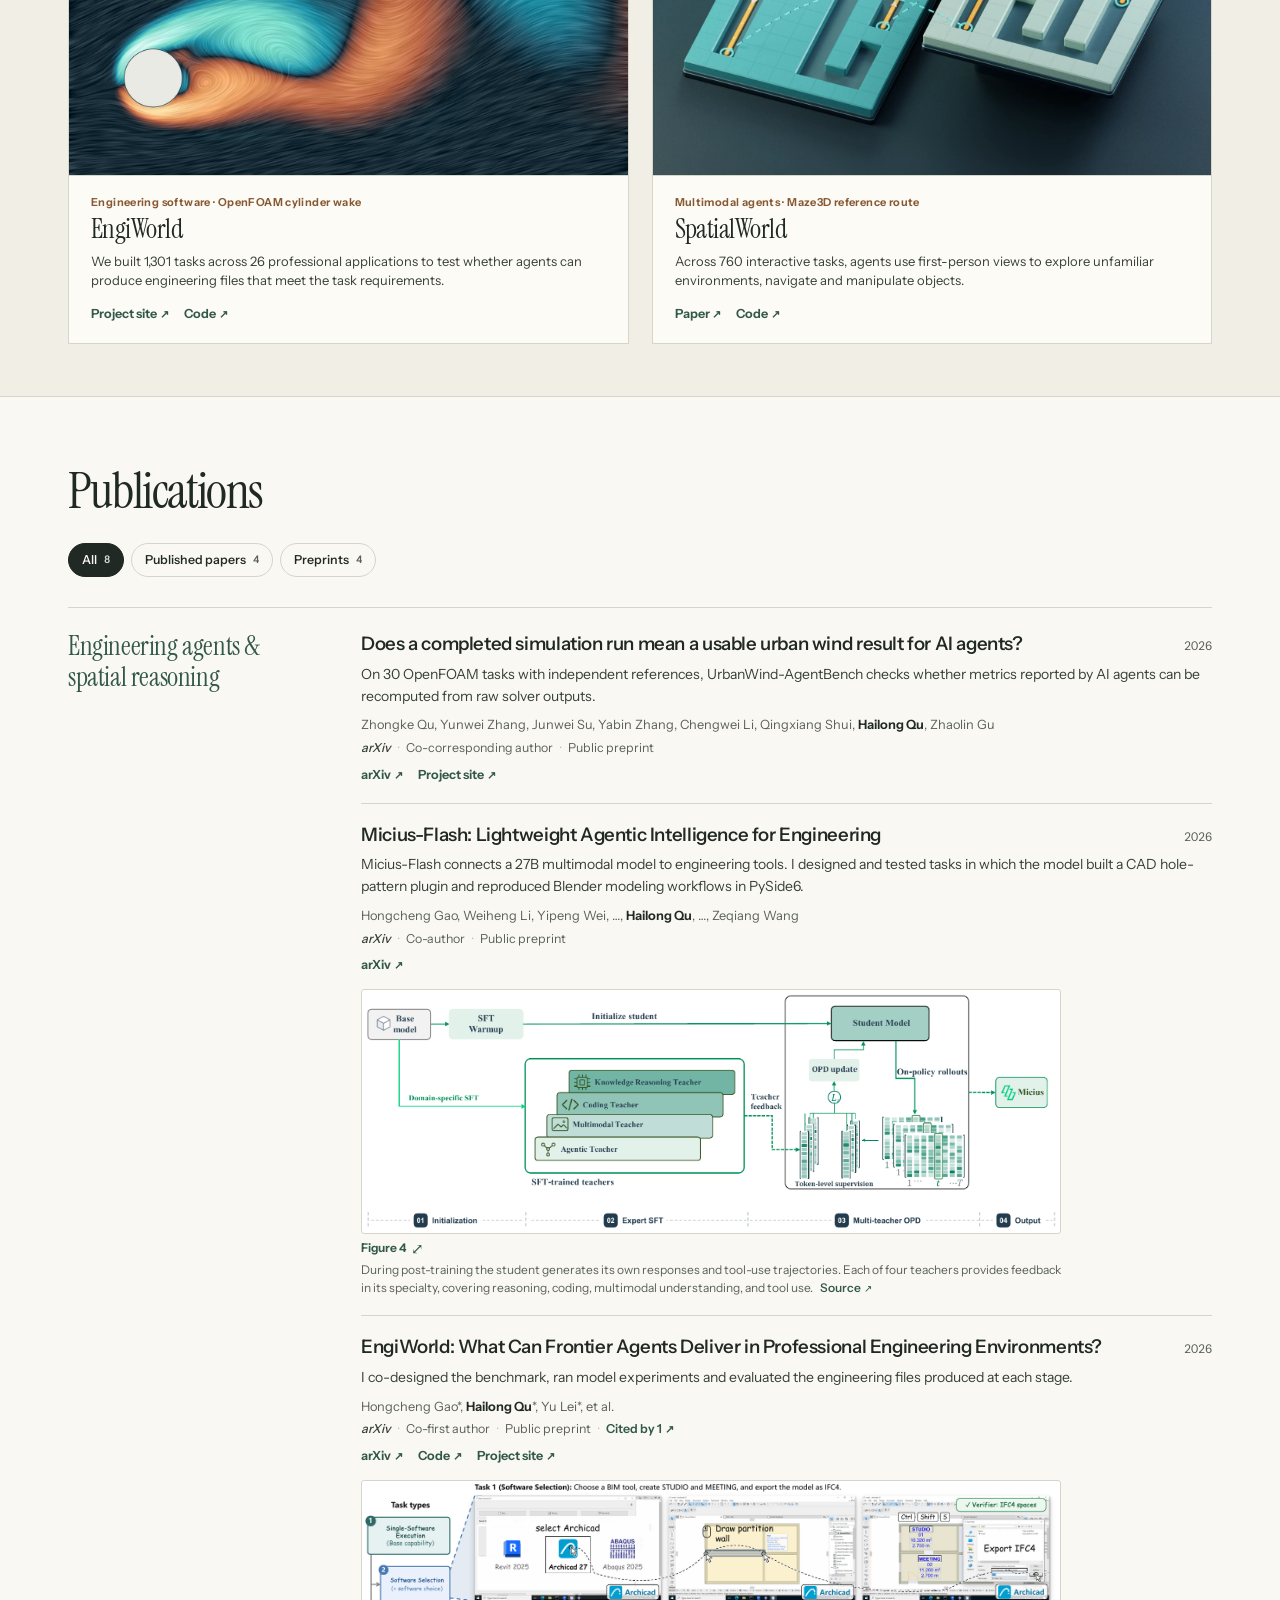
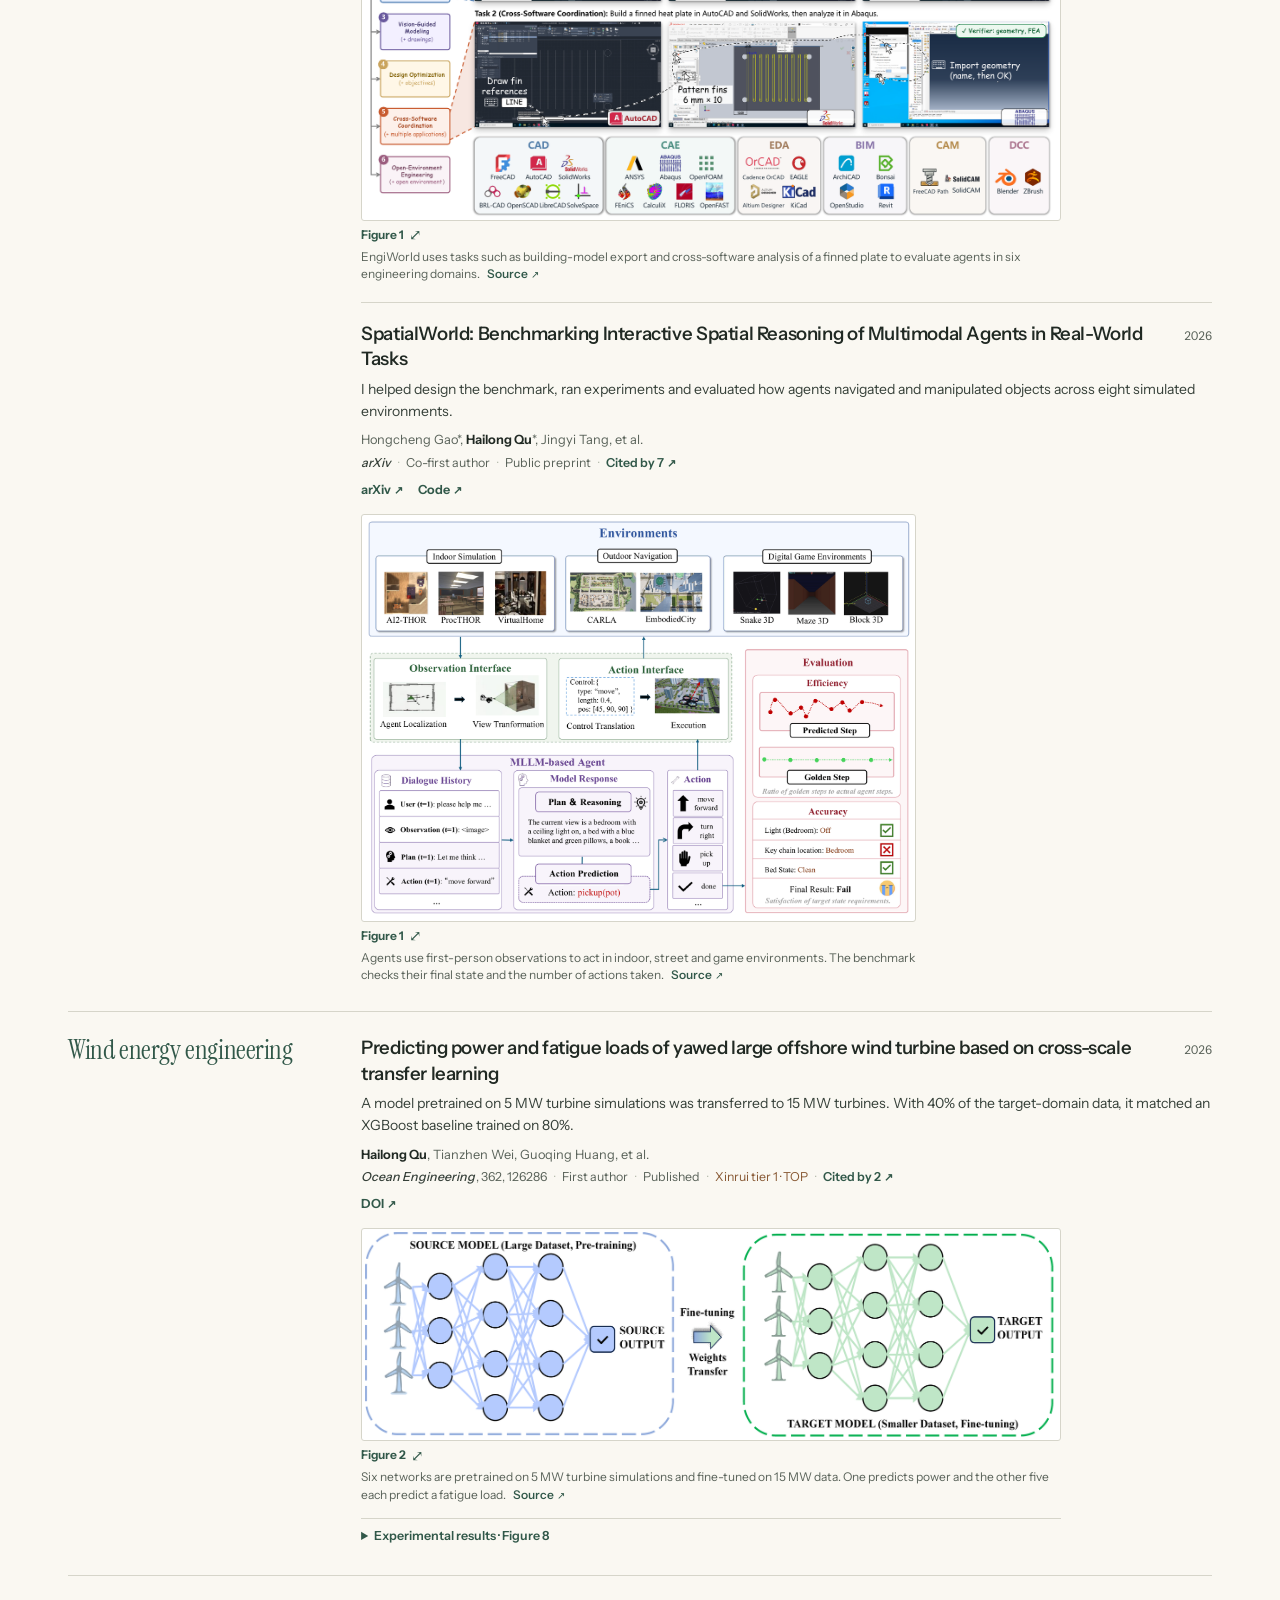
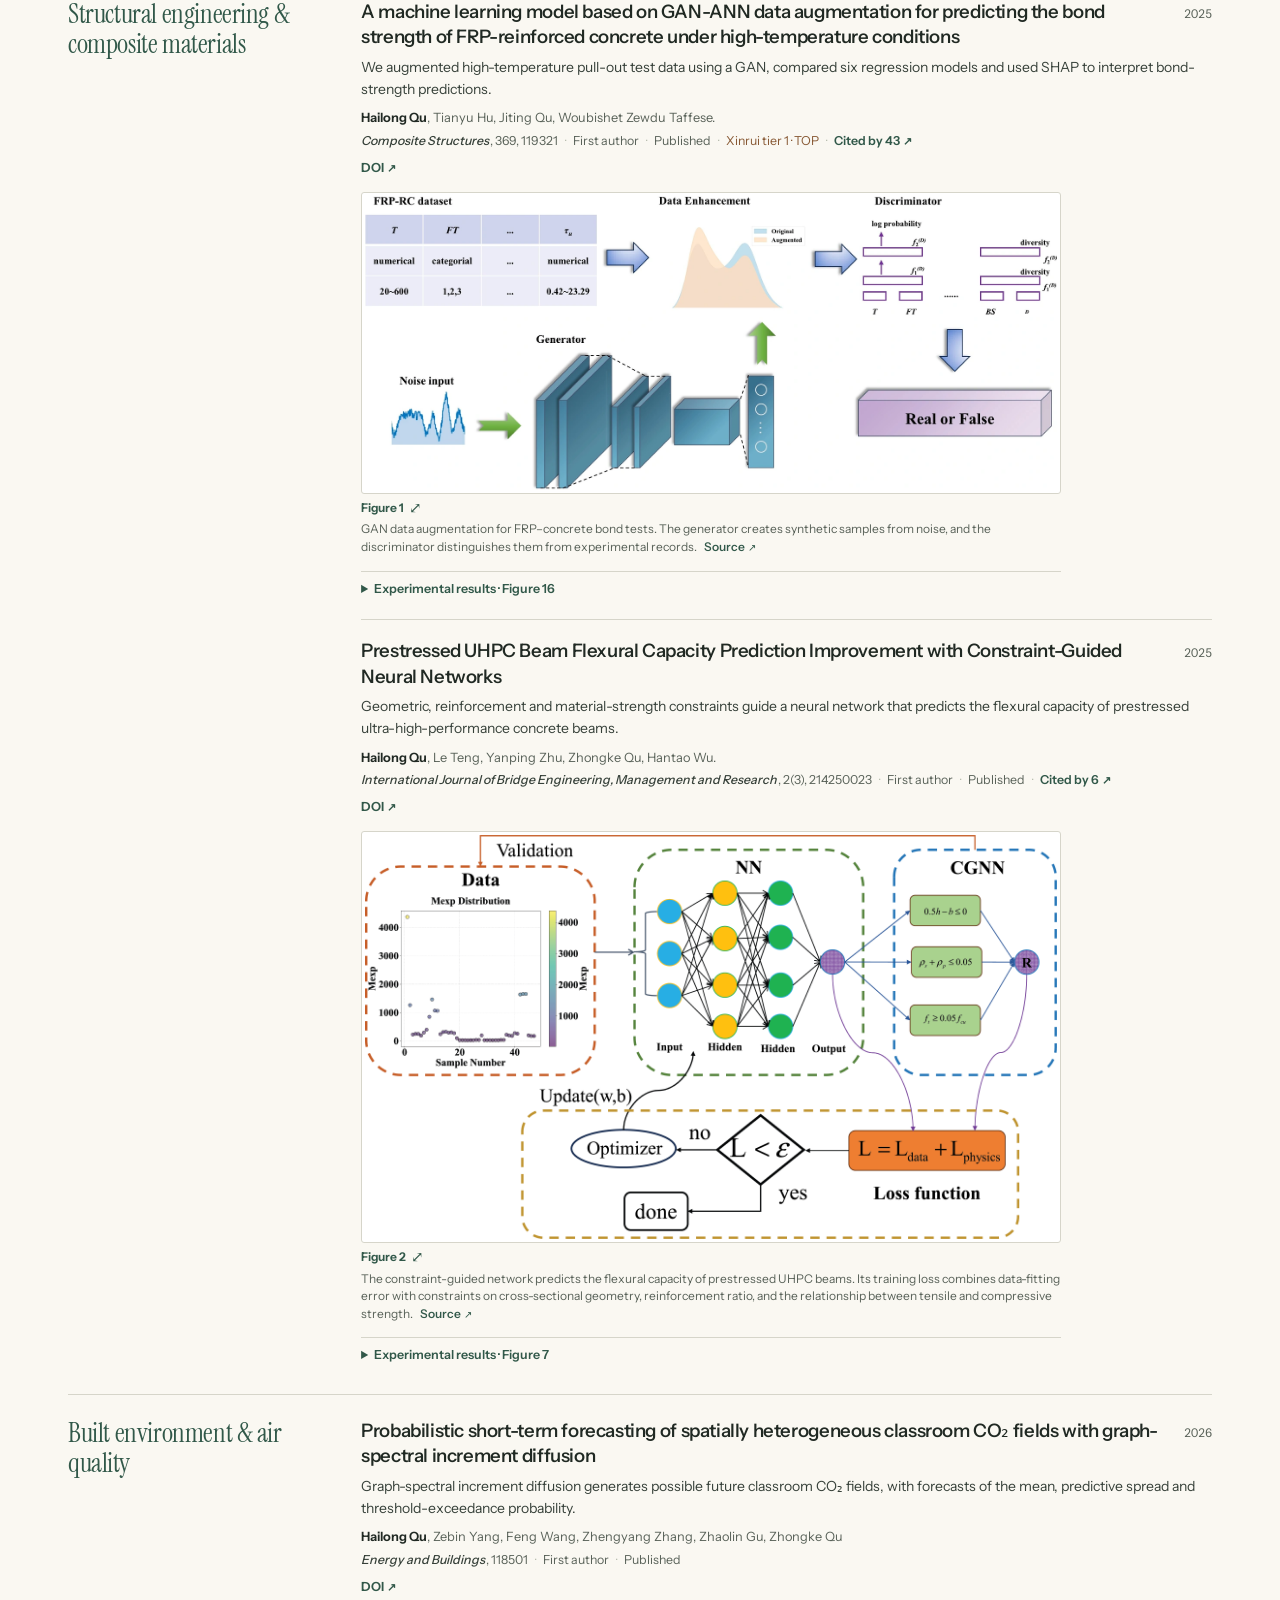
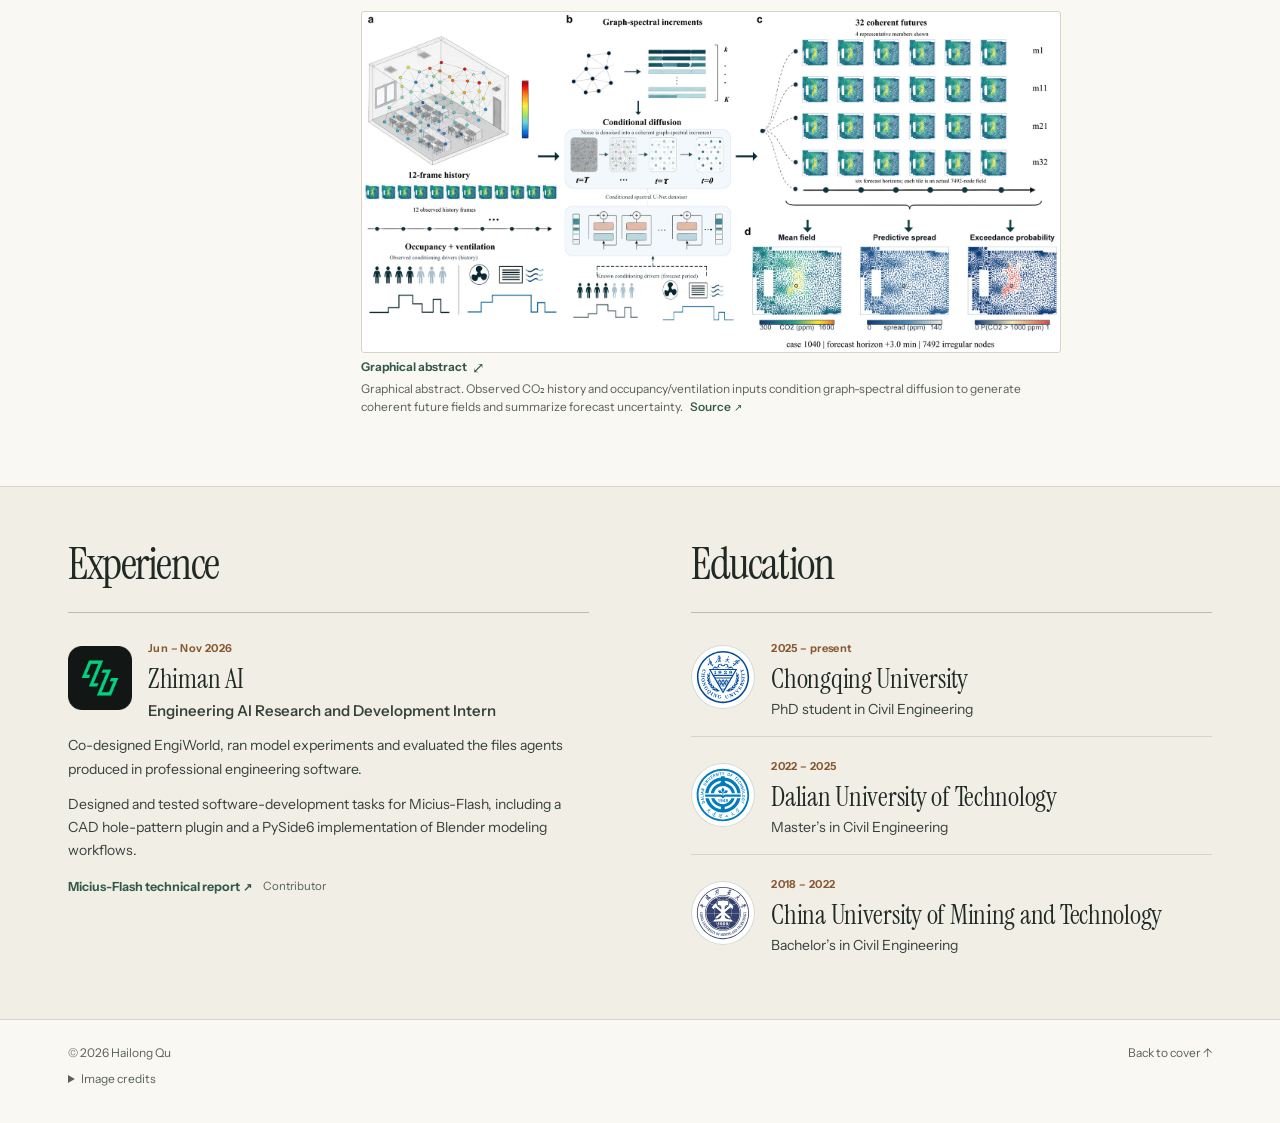
==== commit 3b5d33a3: "Refresh Google Scholar citations and verified public publications" ====
--- a/index.html
+++ b/index.html
@@ -33,7 +33,7 @@
   <button class="menu" type="button" aria-expanded="false" aria-controls="nav"><span>Menu</span><i aria-hidden="true"></i></button></div>
 </div></div>
 <main id="main">
-<section id="about" class="overview shell" aria-labelledby="about-title"><div><h2 id="about-title">About</h2><p class="bio">I study how multimodal agents reason about space and use professional engineering software. My work in AI for Science also uses machine learning to predict offshore wind turbine loads, indoor air quality and the strength of structural materials.</p></div><aside class="scholar-metrics" aria-label="Google Scholar"><a class="metrics-link" href="https://scholar.google.com/citations?user=_gNt3W8AAAAJ" target="_blank" rel="noopener noreferrer">Google Scholar<span class="out" aria-hidden="true">↗</span></a><dl><div><dt>Citations</dt><dd>59</dd></div><div><dt>h-index</dt><dd>3</dd></div><div><dt>i10-index</dt><dd>1</dd></div></dl><p>Last checked <time datetime="2026-11-17T01:59:57Z">Nov 17, 2026</time></p></aside></section>
+<section id="about" class="overview shell" aria-labelledby="about-title"><div><h2 id="about-title">About</h2><p class="bio">I study how multimodal agents reason about space and use professional engineering software. My work in AI for Science also uses machine learning to predict offshore wind turbine loads, indoor air quality and the strength of structural materials.</p></div><aside class="scholar-metrics" aria-label="Google Scholar"><a class="metrics-link" href="https://scholar.google.com/citations?user=_gNt3W8AAAAJ" target="_blank" rel="noopener noreferrer">Google Scholar<span class="out" aria-hidden="true">↗</span></a><dl><div><dt>Citations</dt><dd>59</dd></div><div><dt>h-index</dt><dd>3</dd></div><div><dt>i10-index</dt><dd>1</dd></div></dl><p>Last checked <time datetime="2026-11-19T07:32:04Z">Nov 19, 2026</time></p></aside></section>
 <section id="research" class="band research" aria-labelledby="research-title"><div class="shell">
   <div class="section-head"><h2 id="research-title">Selected research</h2><a class="jump" href="#publications">All publications<span aria-hidden="true">↓</span></a></div>
   <div class="projects"><article class="project-card" id="project-engiworld">
@@ -62,7 +62,7 @@
     </article><article class="paper" id="paper-micius-flash" data-status="preprint">
       <div class="paper-title"><h4>Micius-Flash: Lightweight Agentic Intelligence for Engineering</h4><time class="paper-year">2026</time></div>
       <p class="paper-note">Micius-Flash connects a 27B multimodal model to engineering tools. I designed and tested tasks in which the model built a CAD hole-pattern plugin and reproduced Blender modeling workflows in PySide6.</p><p class="authors" lang="en">Hongcheng Gao, Weiheng Li, Yipeng Wei, …, <strong>Hailong Qu</strong>, …, Zeqiang Wang</p>
-      <p class="paper-meta"><cite lang="en">arXiv</cite><span class="vol">, 2611.10015</span><span class="sep" aria-hidden="true">·</span>Co-author<span class="sep" aria-hidden="true">·</span>Public preprint</p><div class="resource-links"><a class="text-link" href="https://arxiv.org/abs/2611.10015" target="_blank" rel="noopener noreferrer">arXiv<span class="out" aria-hidden="true">↗</span></a></div>
+      <p class="paper-meta"><cite lang="en">arXiv</cite><span class="sep" aria-hidden="true">·</span>Co-author<span class="sep" aria-hidden="true">·</span>Public preprint</p><div class="resource-links"><a class="text-link" href="https://arxiv.org/abs/2611.10015" target="_blank" rel="noopener noreferrer">arXiv<span class="out" aria-hidden="true">↗</span></a></div>
       <div class="figure-grid"><figure id="figure-micius-flash-fig4" class="paper-figure figure-primary" style="--figure-ratio:2.92079208">
         <a class="figure-open" href="/assets/media/papers/micius-flash-fig4.png" data-figure data-credit="Micius Team (2026) · arXiv:2611.10015v1, Figure 4" data-license="" aria-label="Enlarge · Figure 4 · During post-training the student generates its own responses and tool-use trajectories. Each of four teachers provides feedback in its specialty, covering reasoning, coding, multimodal understanding, and tool use.">
           <span class="figure-mat"><span class="figure-frame" style="--image-width:101.694915%;--image-left:-0.282486%;--image-top:-37.128713%;">
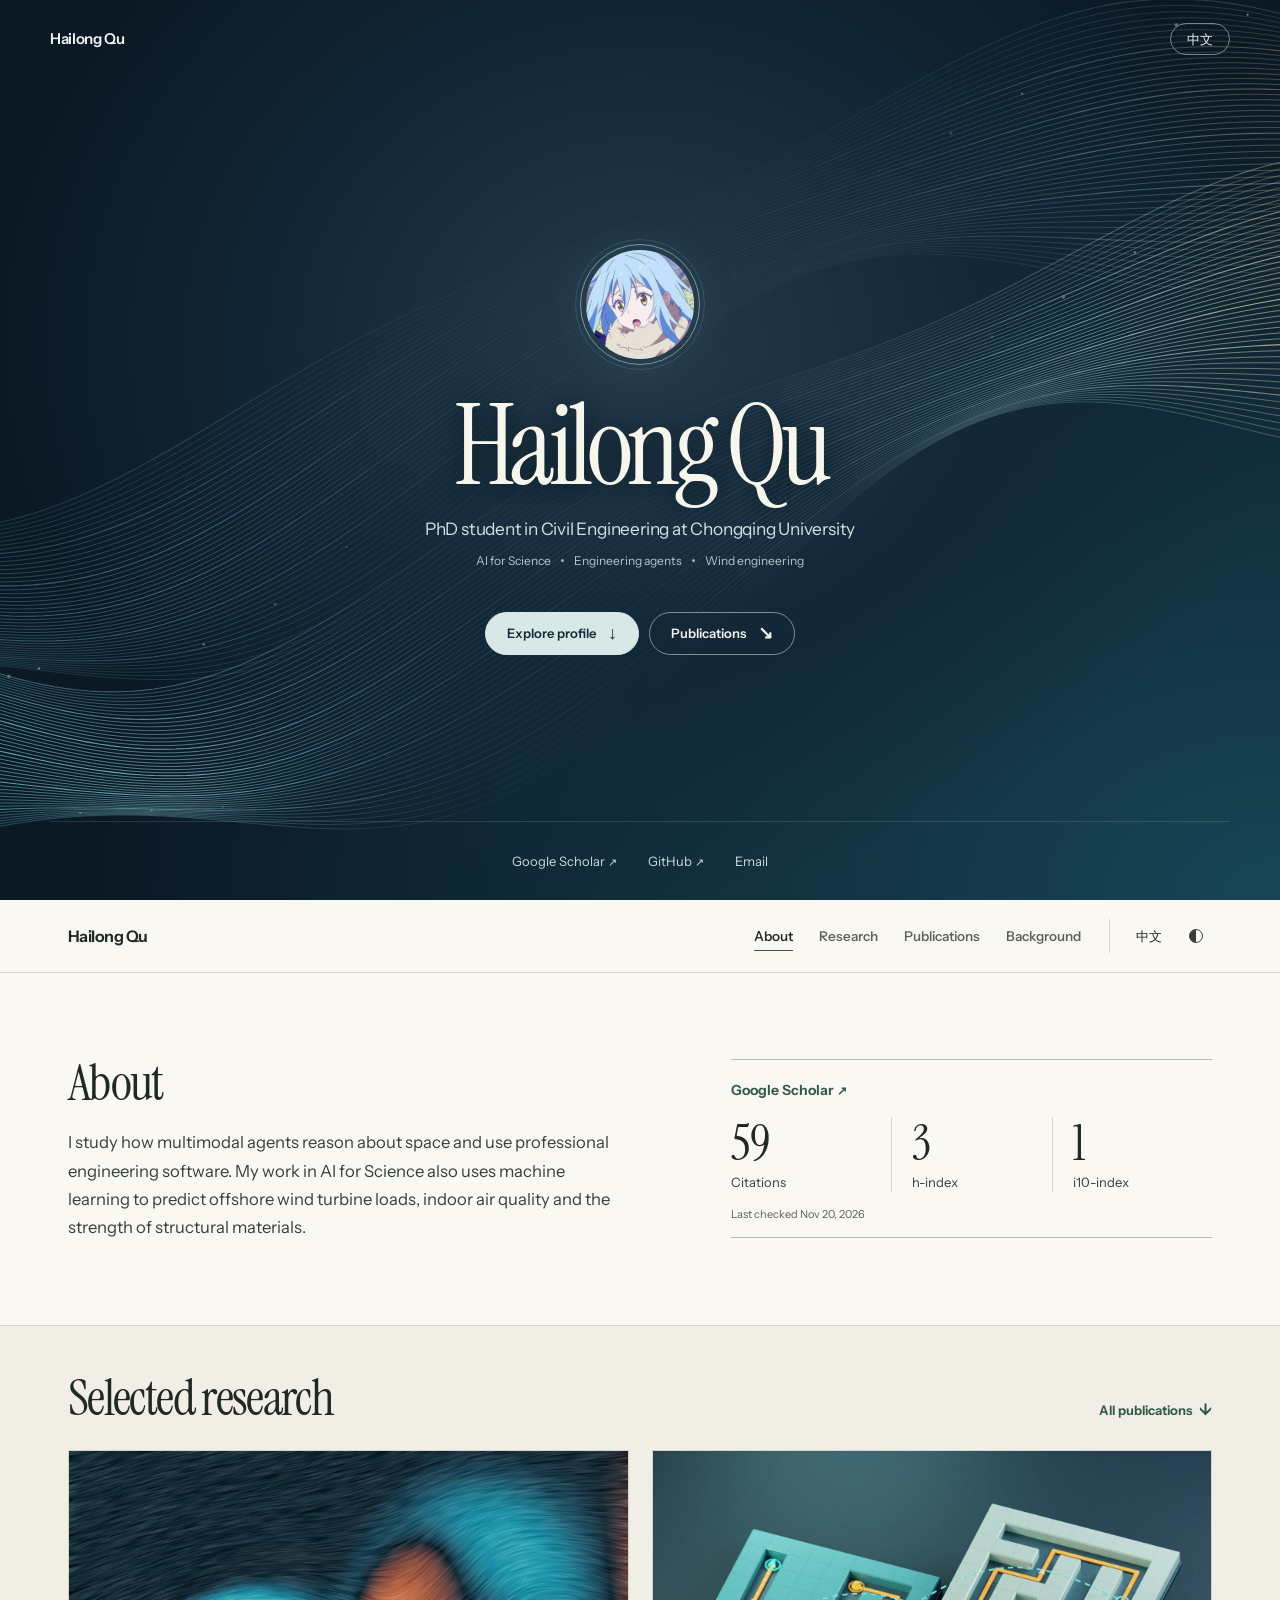
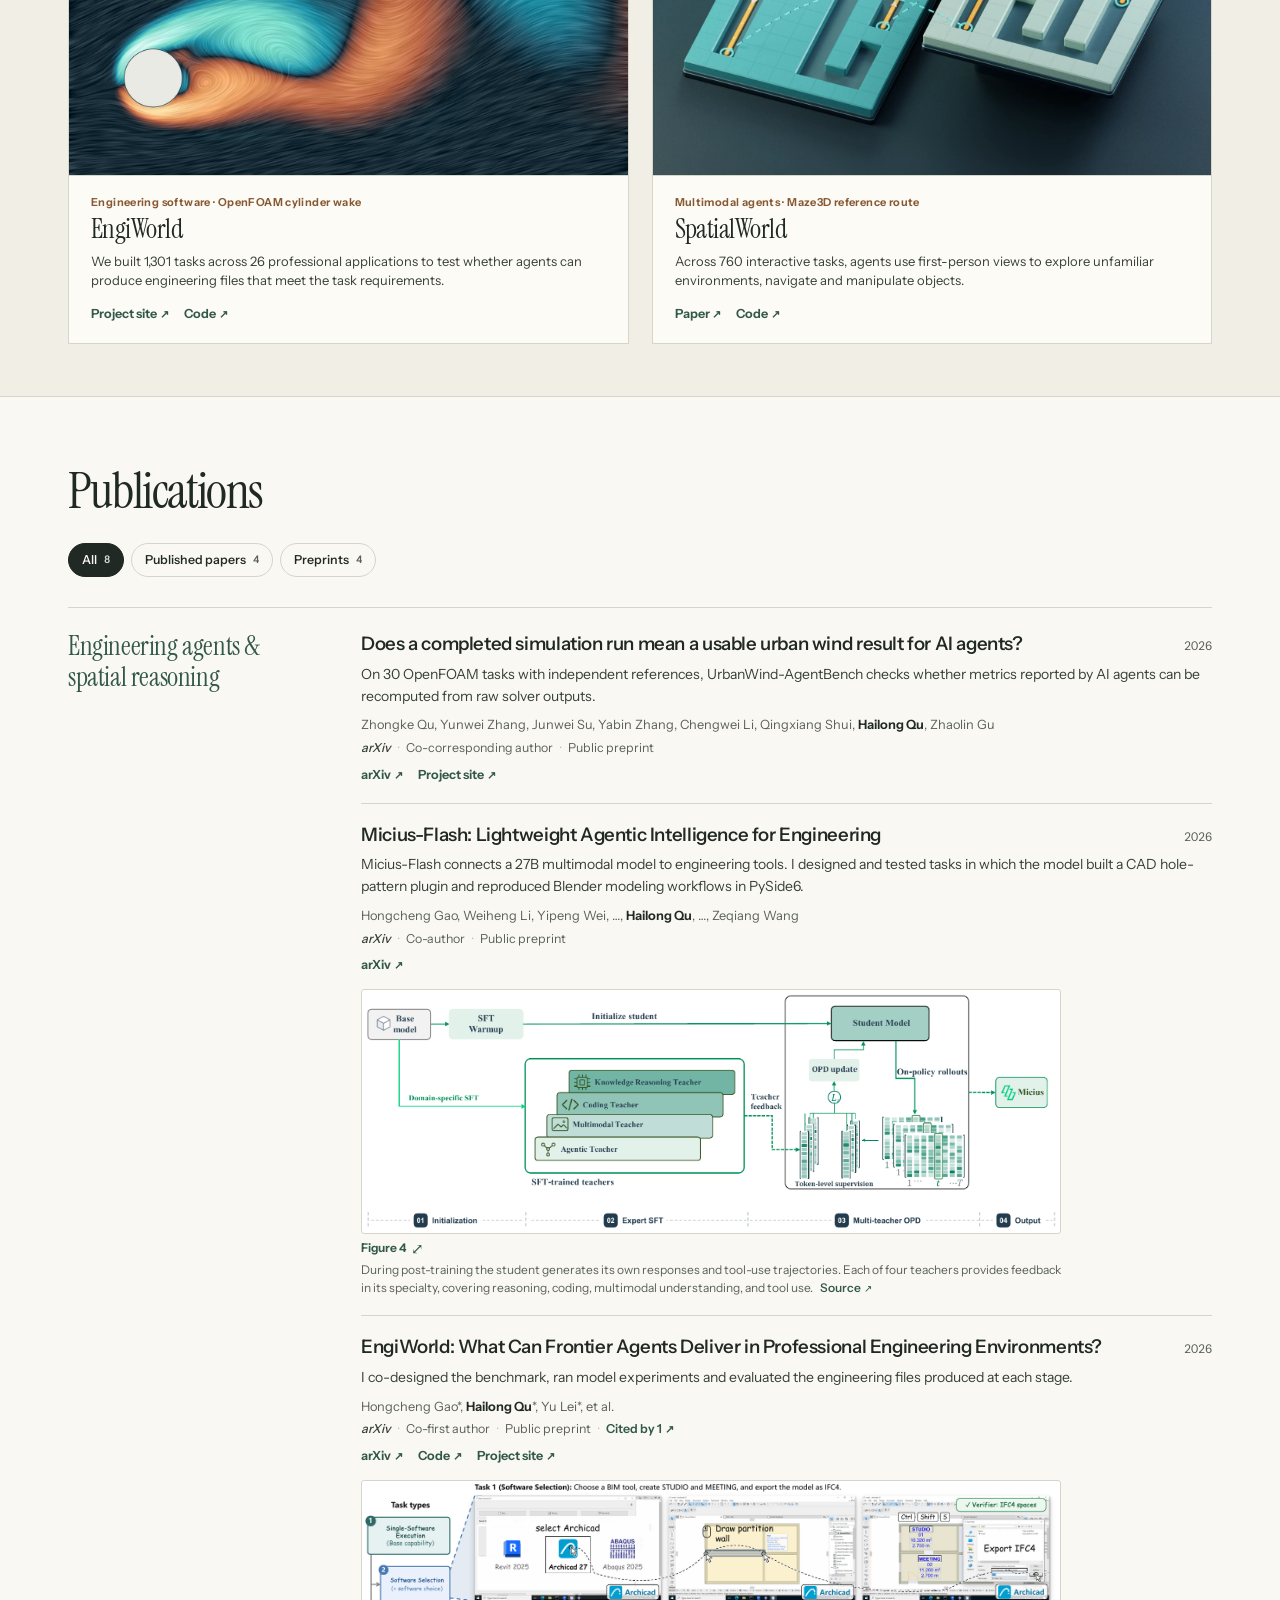
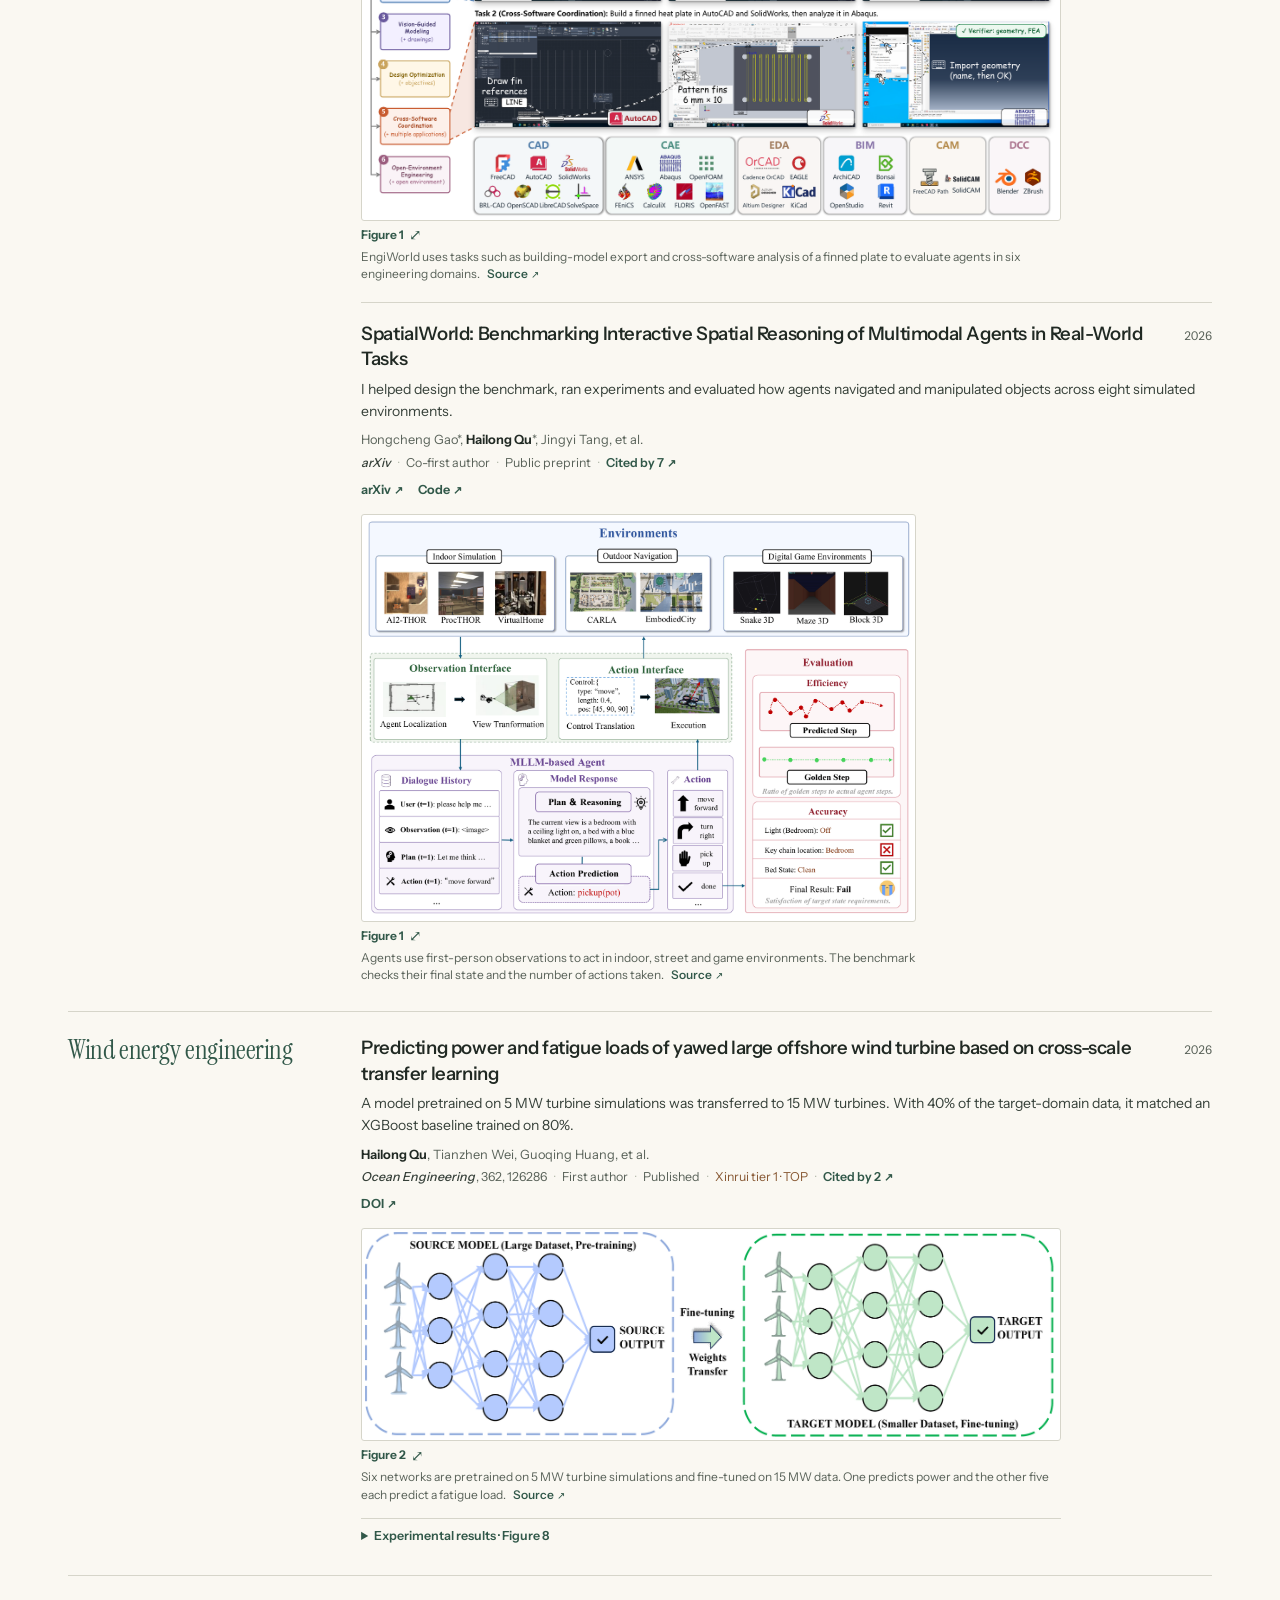
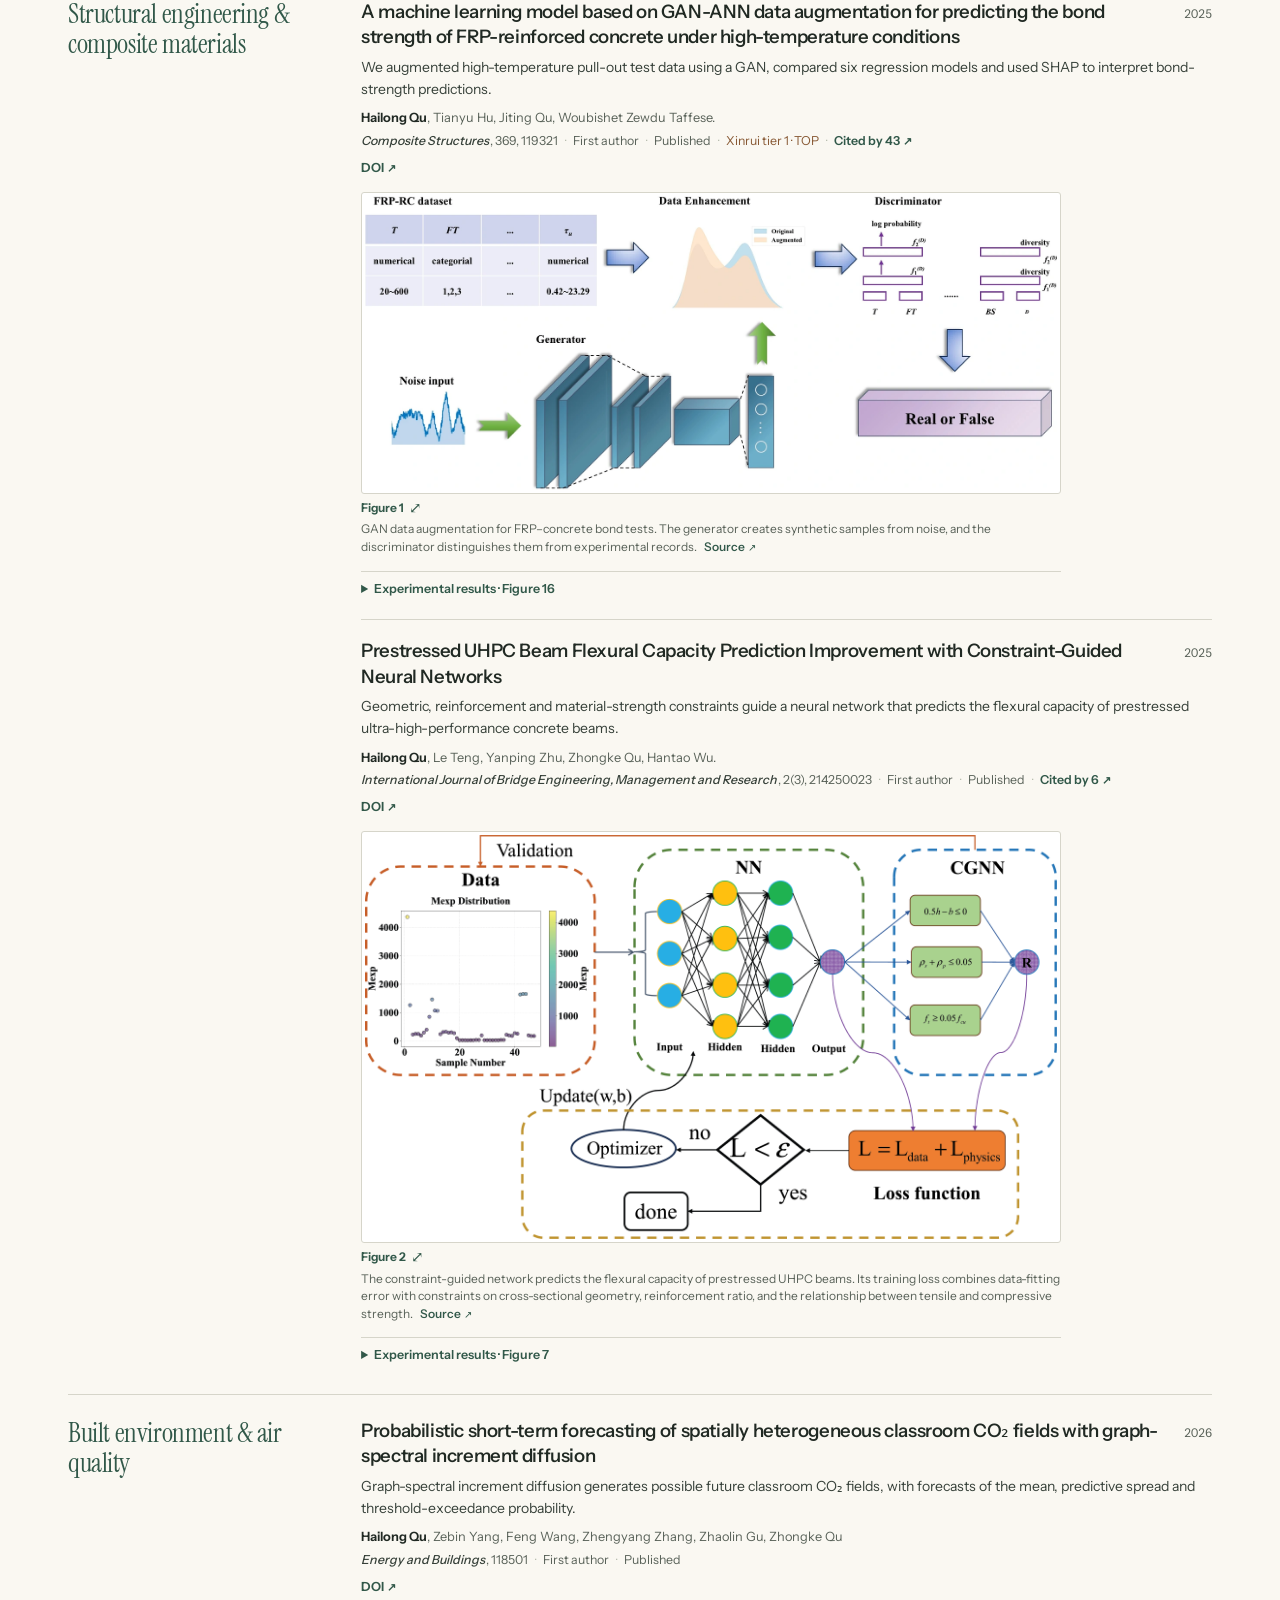
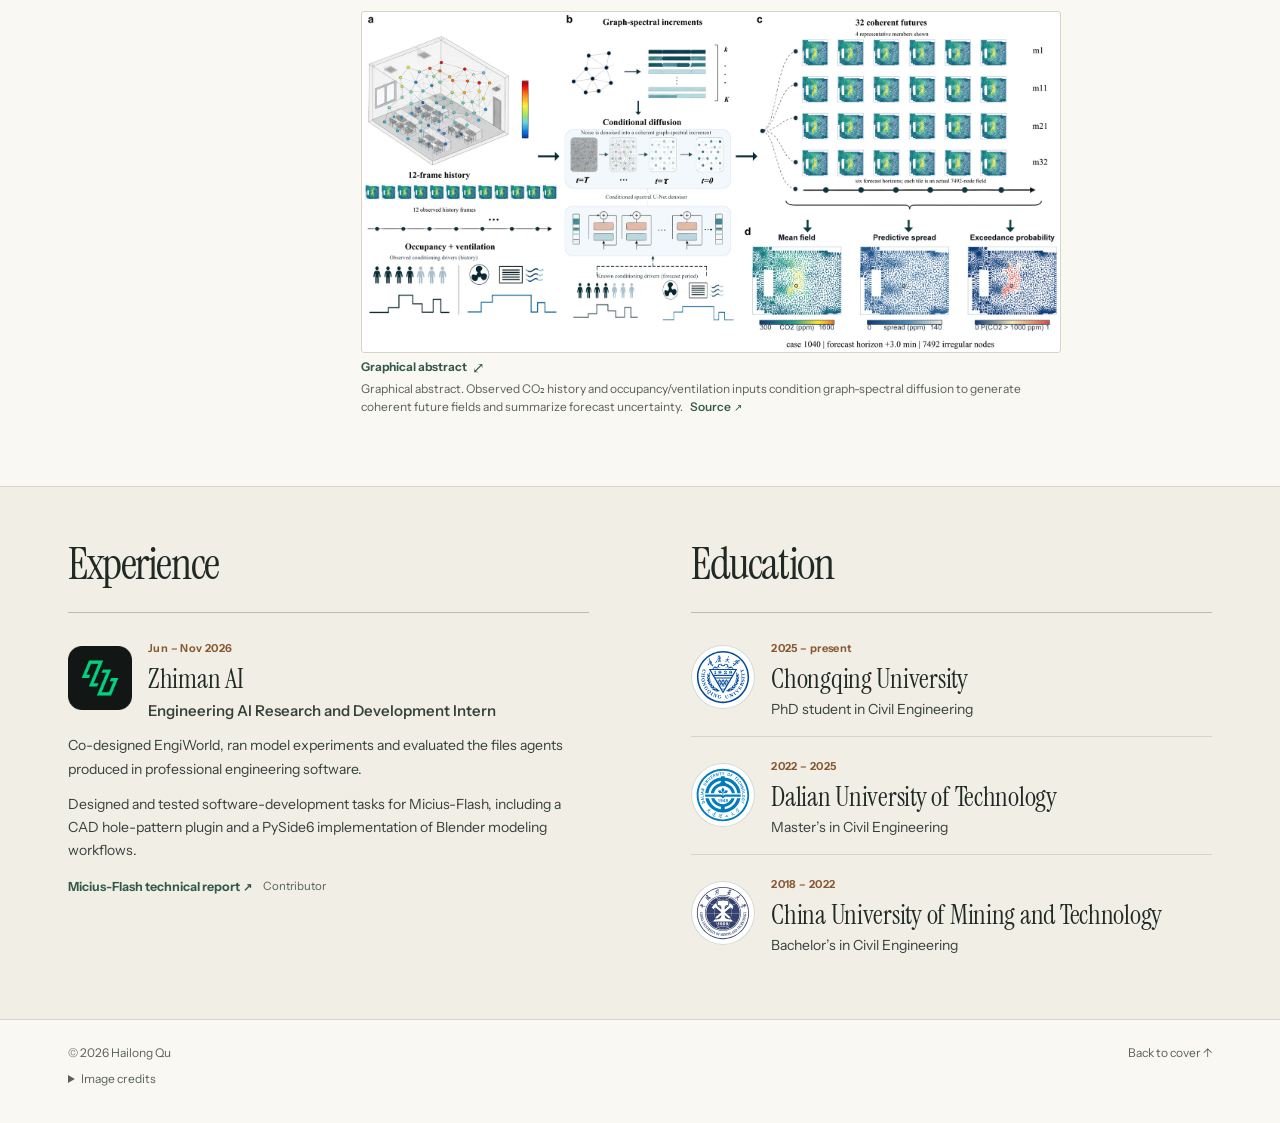
==== commit 0ecdb8d6: "Refresh Google Scholar citations and verified public publications" ====
--- a/index.html
+++ b/index.html
@@ -33,7 +33,7 @@
   <button class="menu" type="button" aria-expanded="false" aria-controls="nav"><span>Menu</span><i aria-hidden="true"></i></button></div>
 </div></div>
 <main id="main">
-<section id="about" class="overview shell" aria-labelledby="about-title"><div><h2 id="about-title">About</h2><p class="bio">I study how multimodal agents reason about space and use professional engineering software. My work in AI for Science also uses machine learning to predict offshore wind turbine loads, indoor air quality and the strength of structural materials.</p></div><aside class="scholar-metrics" aria-label="Google Scholar"><a class="metrics-link" href="https://scholar.google.com/citations?user=_gNt3W8AAAAJ" target="_blank" rel="noopener noreferrer">Google Scholar<span class="out" aria-hidden="true">↗</span></a><dl><div><dt>Citations</dt><dd>59</dd></div><div><dt>h-index</dt><dd>3</dd></div><div><dt>i10-index</dt><dd>1</dd></div></dl><p>Last checked <time datetime="2026-11-19T07:32:04Z">Nov 19, 2026</time></p></aside></section>
+<section id="about" class="overview shell" aria-labelledby="about-title"><div><h2 id="about-title">About</h2><p class="bio">I study how multimodal agents reason about space and use professional engineering software. My work in AI for Science also uses machine learning to predict offshore wind turbine loads, indoor air quality and the strength of structural materials.</p></div><aside class="scholar-metrics" aria-label="Google Scholar"><a class="metrics-link" href="https://scholar.google.com/citations?user=_gNt3W8AAAAJ" target="_blank" rel="noopener noreferrer">Google Scholar<span class="out" aria-hidden="true">↗</span></a><dl><div><dt>Citations</dt><dd>59</dd></div><div><dt>h-index</dt><dd>3</dd></div><div><dt>i10-index</dt><dd>1</dd></div></dl><p>Last checked <time datetime="2026-11-20T07:24:12Z">Nov 20, 2026</time></p></aside></section>
 <section id="research" class="band research" aria-labelledby="research-title"><div class="shell">
   <div class="section-head"><h2 id="research-title">Selected research</h2><a class="jump" href="#publications">All publications<span aria-hidden="true">↓</span></a></div>
   <div class="projects"><article class="project-card" id="project-engiworld">
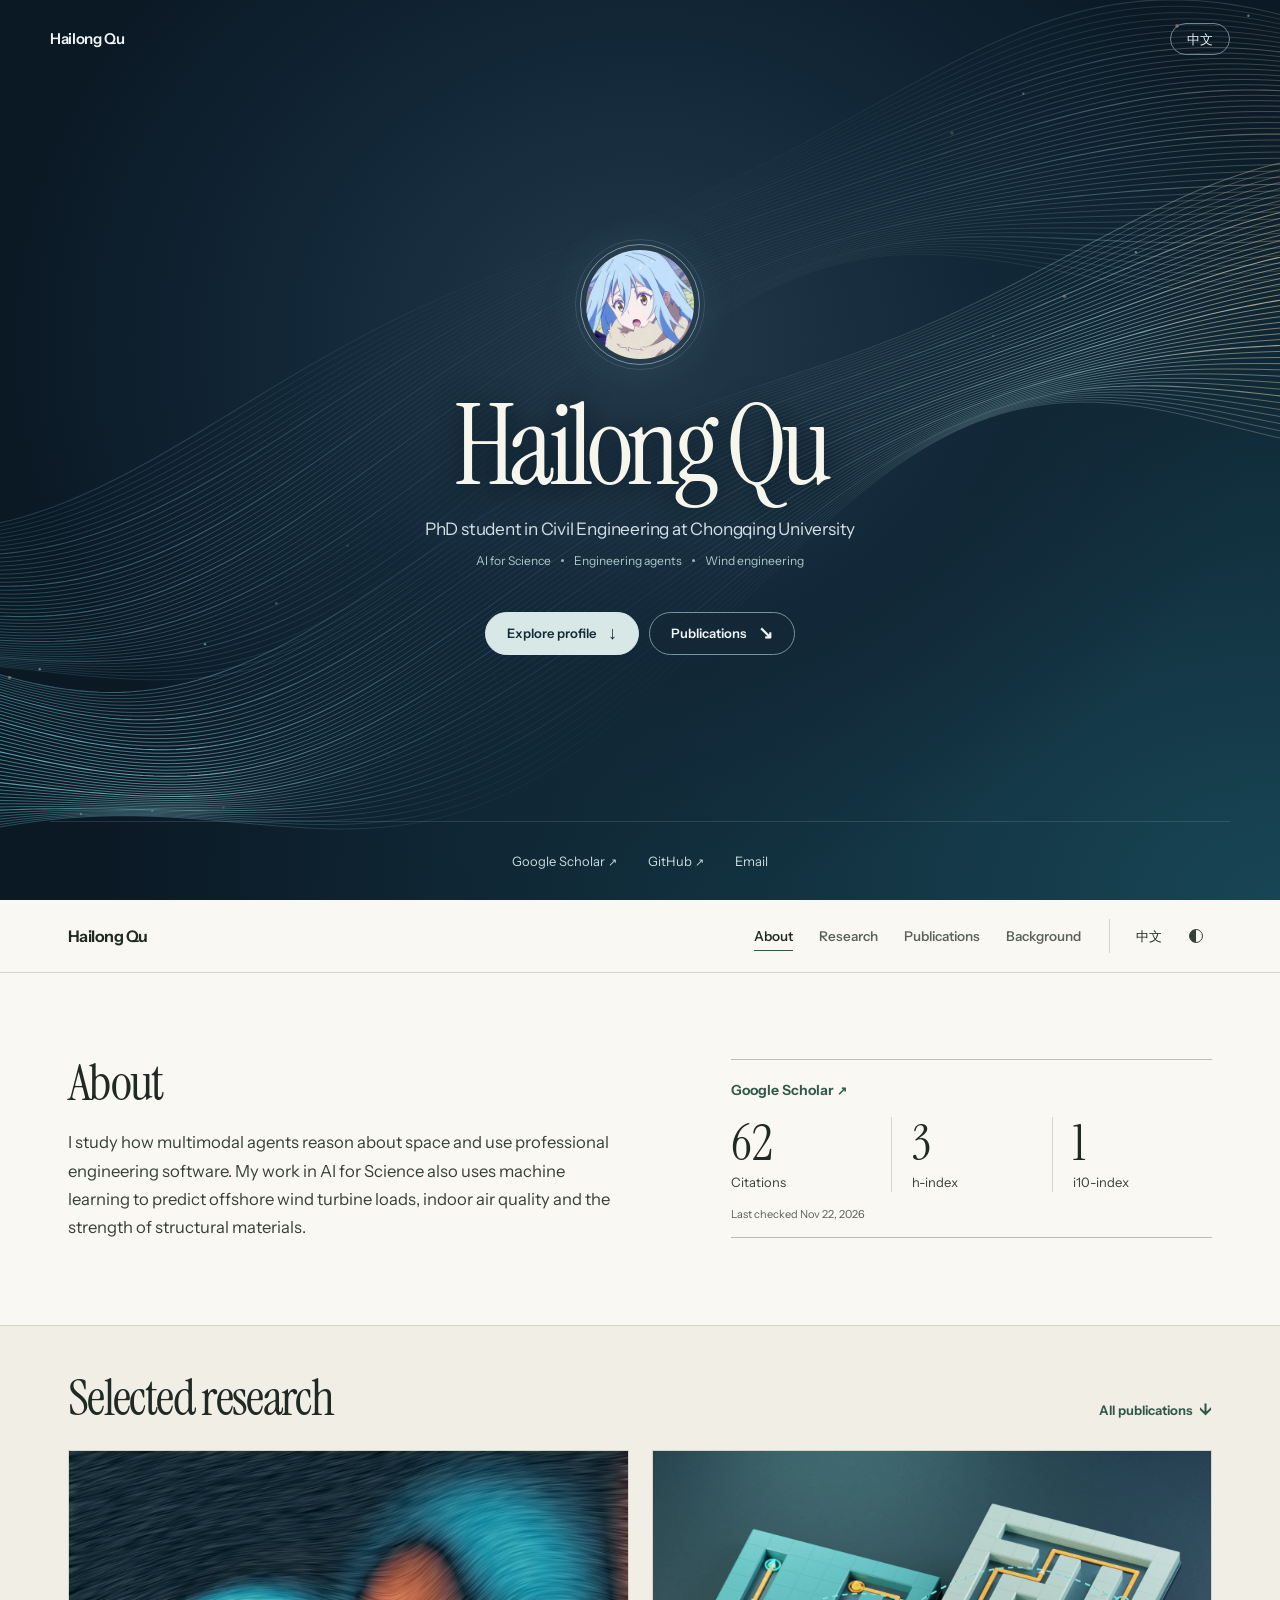
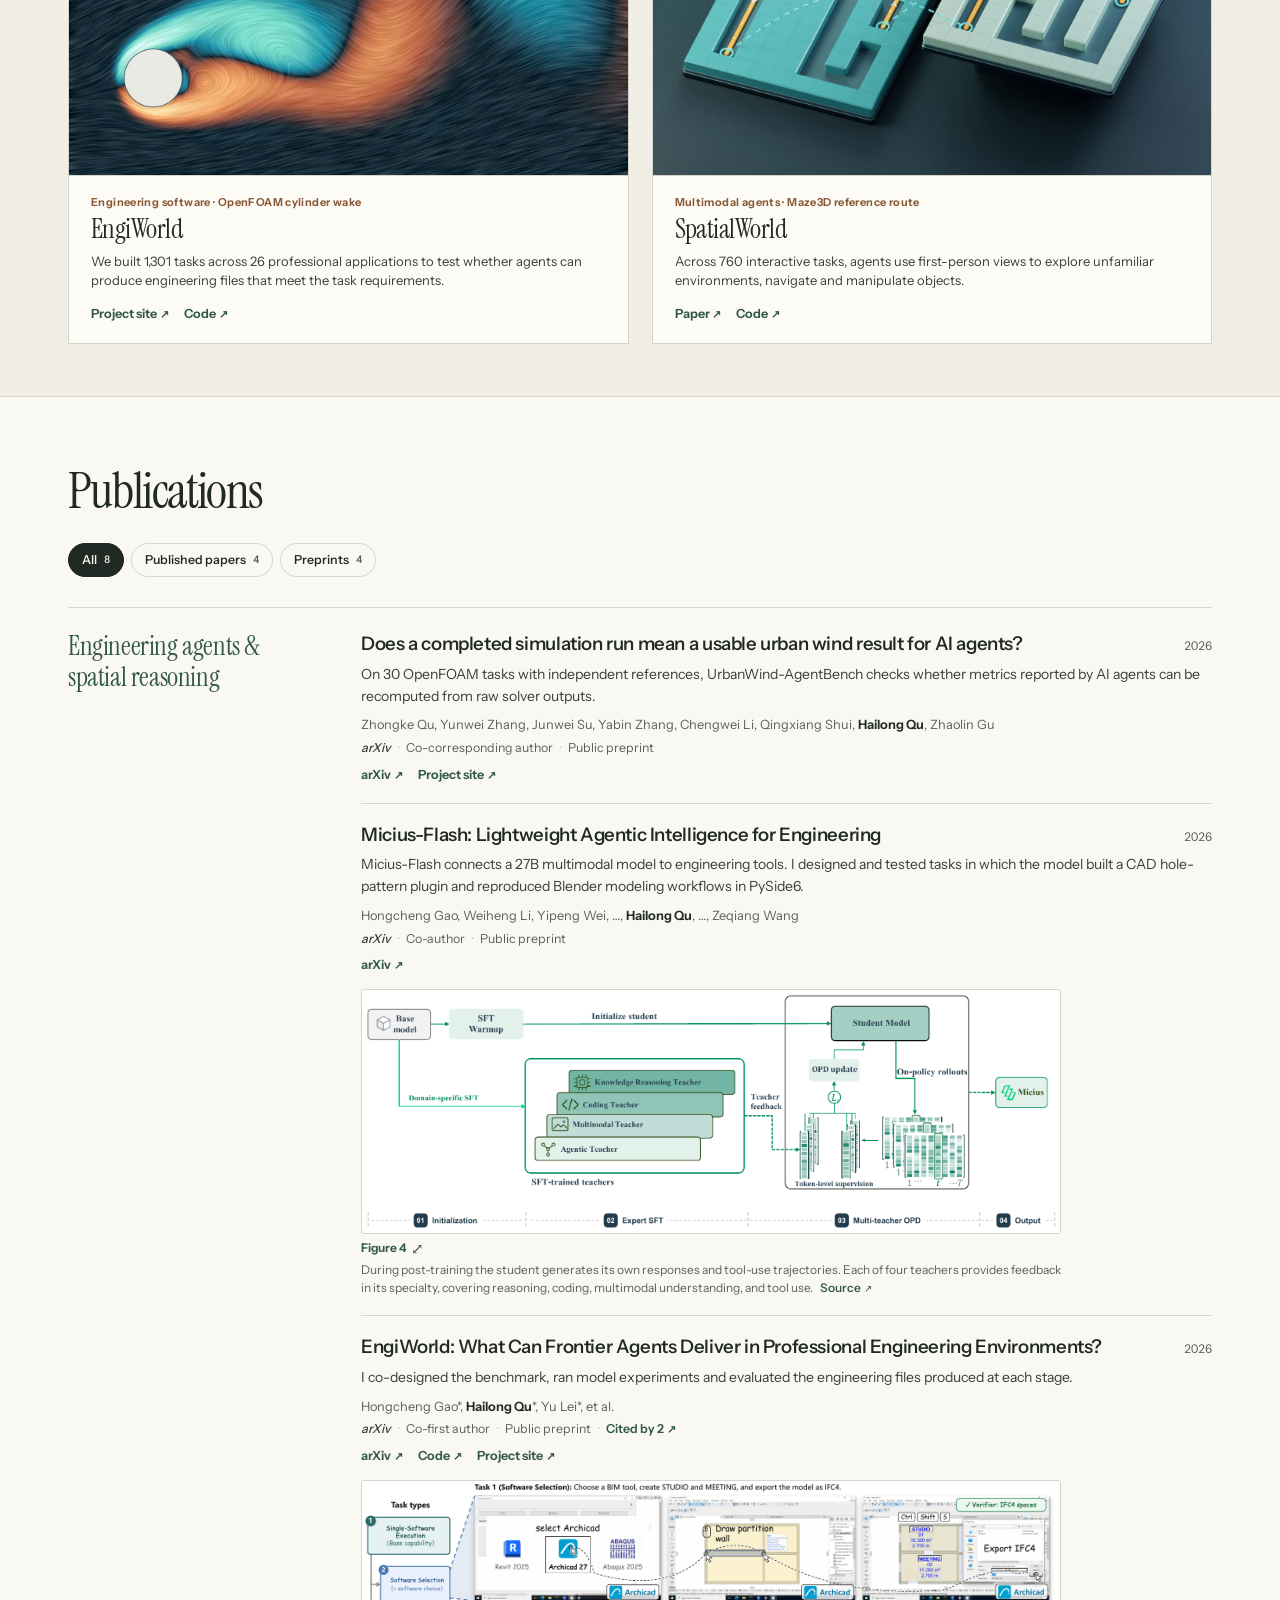
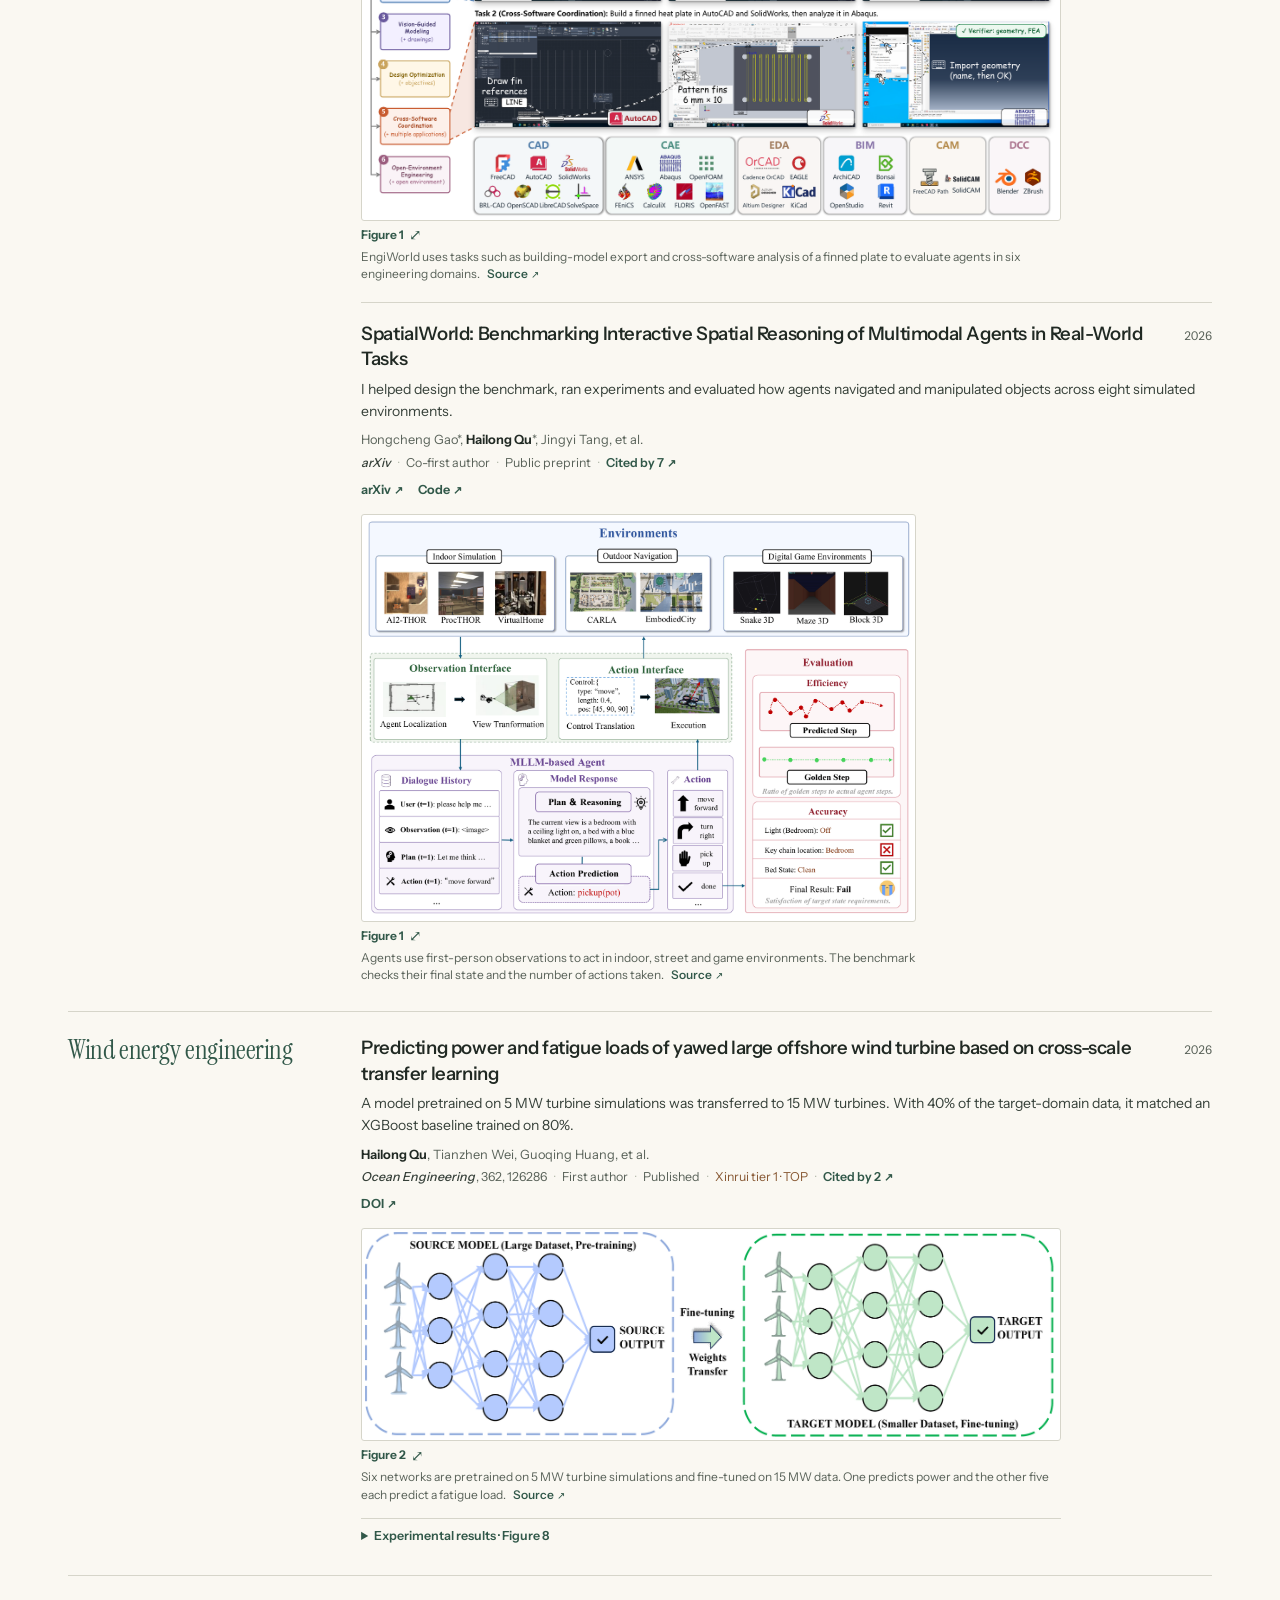
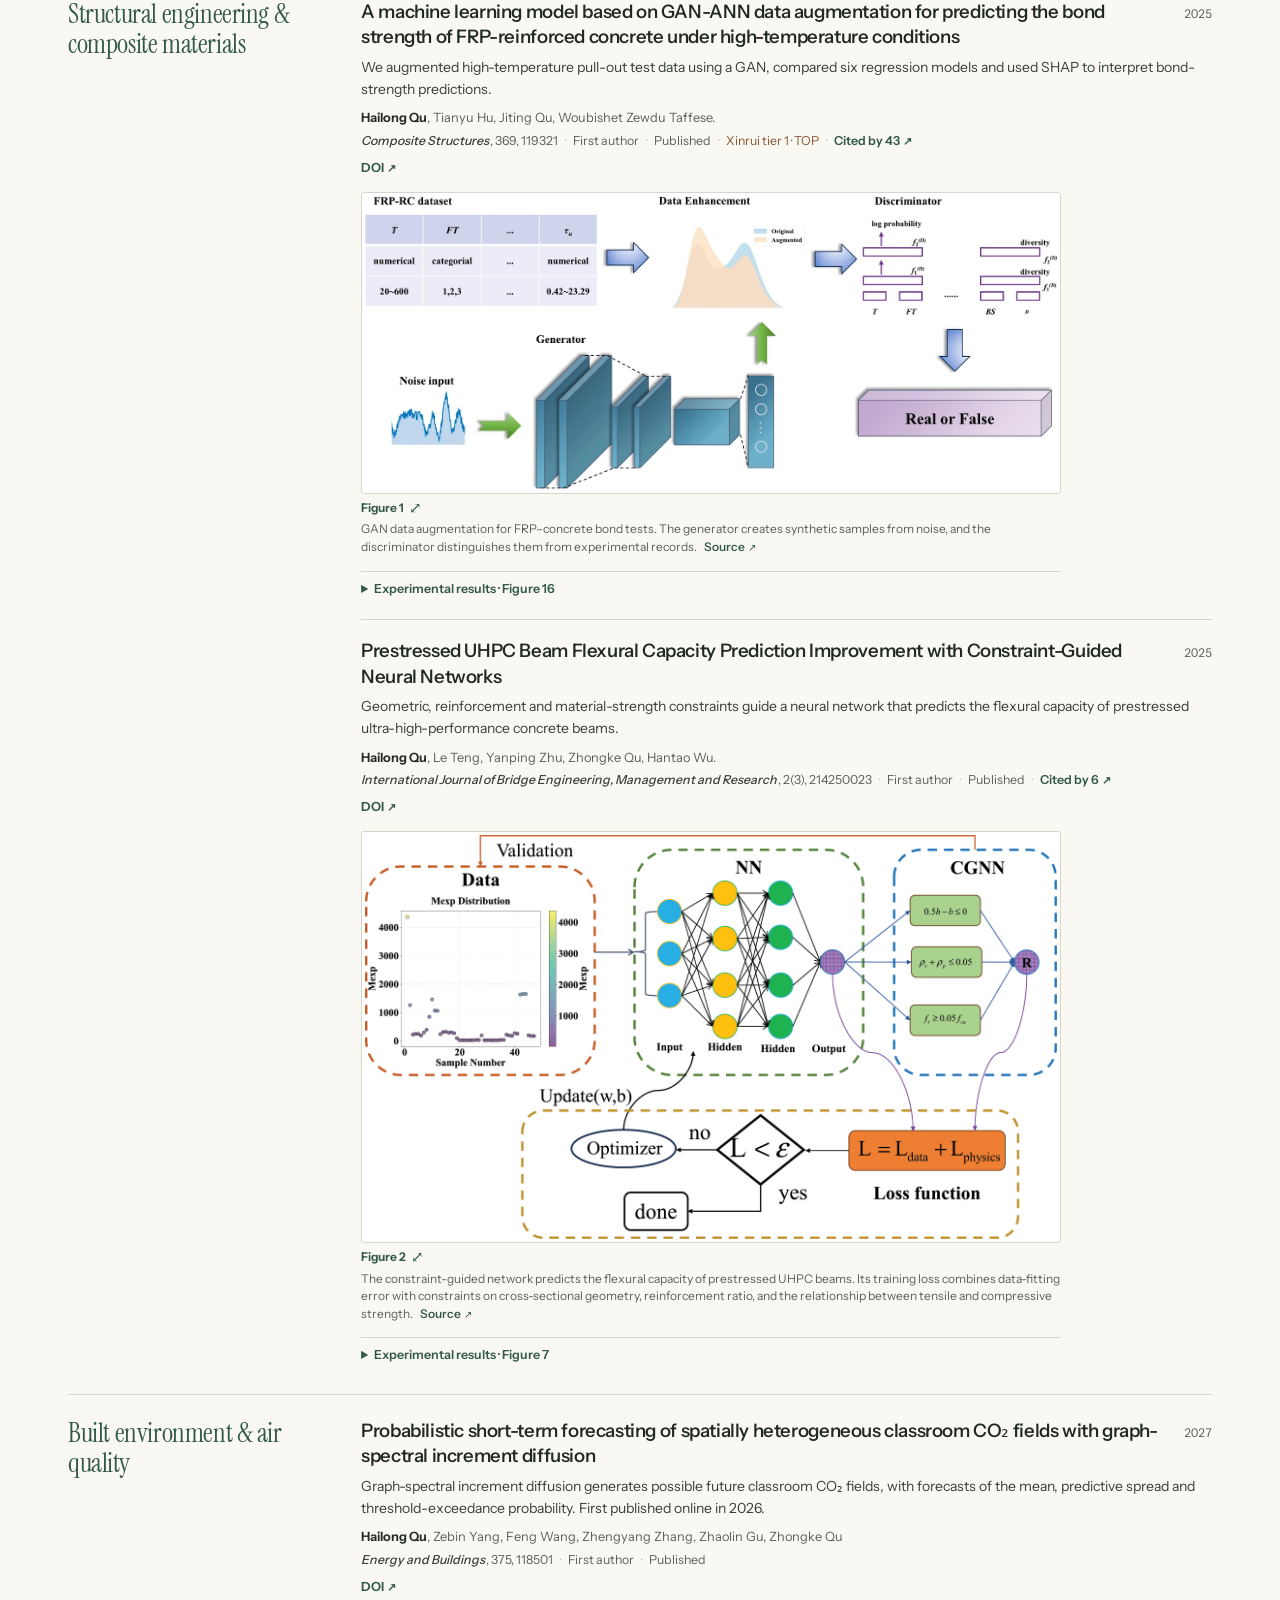
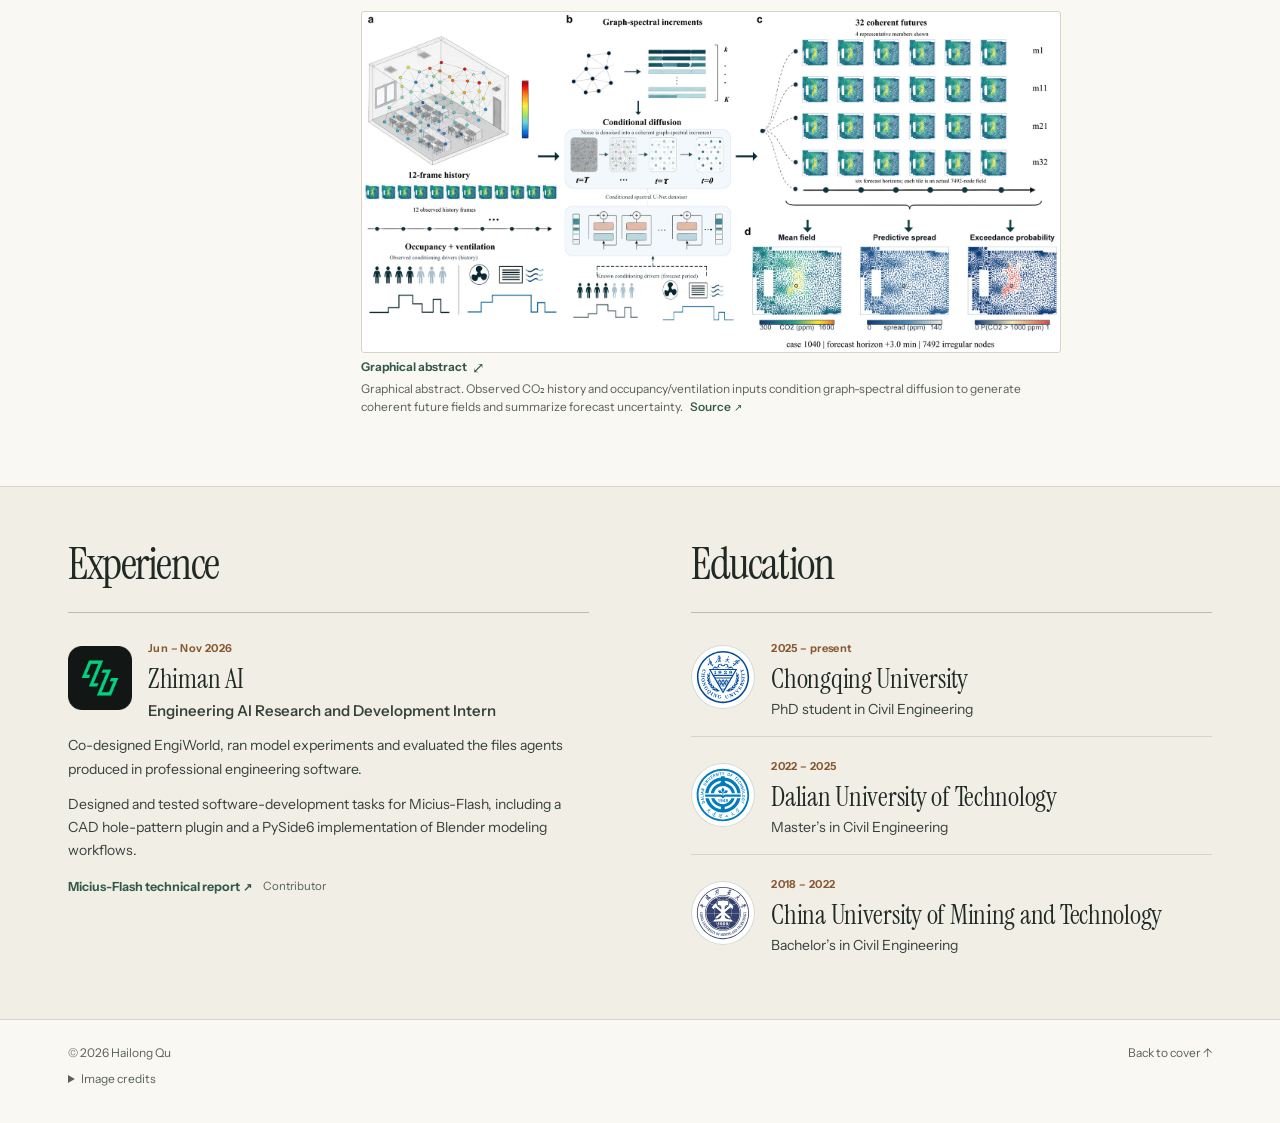
==== commit eae5d31a: "Update verified Google Scholar metrics and publication metadata" ====
--- a/index.html
+++ b/index.html
@@ -33,7 +33,7 @@
   <button class="menu" type="button" aria-expanded="false" aria-controls="nav"><span>Menu</span><i aria-hidden="true"></i></button></div>
 </div></div>
 <main id="main">
-<section id="about" class="overview shell" aria-labelledby="about-title"><div><h2 id="about-title">About</h2><p class="bio">I study how multimodal agents reason about space and use professional engineering software. My work in AI for Science also uses machine learning to predict offshore wind turbine loads, indoor air quality and the strength of structural materials.</p></div><aside class="scholar-metrics" aria-label="Google Scholar"><a class="metrics-link" href="https://scholar.google.com/citations?user=_gNt3W8AAAAJ" target="_blank" rel="noopener noreferrer">Google Scholar<span class="out" aria-hidden="true">↗</span></a><dl><div><dt>Citations</dt><dd>59</dd></div><div><dt>h-index</dt><dd>3</dd></div><div><dt>i10-index</dt><dd>1</dd></div></dl><p>Last checked <time datetime="2026-11-20T07:24:12Z">Nov 20, 2026</time></p></aside></section>
+<section id="about" class="overview shell" aria-labelledby="about-title"><div><h2 id="about-title">About</h2><p class="bio">I study how multimodal agents reason about space and use professional engineering software. My work in AI for Science also uses machine learning to predict offshore wind turbine loads, indoor air quality and the strength of structural materials.</p></div><aside class="scholar-metrics" aria-label="Google Scholar"><a class="metrics-link" href="https://scholar.google.com/citations?user=_gNt3W8AAAAJ" target="_blank" rel="noopener noreferrer">Google Scholar<span class="out" aria-hidden="true">↗</span></a><dl><div><dt>Citations</dt><dd>62</dd></div><div><dt>h-index</dt><dd>3</dd></div><div><dt>i10-index</dt><dd>1</dd></div></dl><p>Last checked <time datetime="2026-11-22T08:49:45Z">Nov 22, 2026</time></p></aside></section>
 <section id="research" class="band research" aria-labelledby="research-title"><div class="shell">
   <div class="section-head"><h2 id="research-title">Selected research</h2><a class="jump" href="#publications">All publications<span aria-hidden="true">↓</span></a></div>
   <div class="projects"><article class="project-card" id="project-engiworld">
@@ -76,7 +76,7 @@
     </article><article class="paper" id="paper-engiworld" data-status="preprint">
       <div class="paper-title"><h4>EngiWorld: What Can Frontier Agents Deliver in Professional Engineering Environments?</h4><time class="paper-year">2026</time></div>
       <p class="paper-note">I co-designed the benchmark, ran model experiments and evaluated the engineering files produced at each stage.</p><p class="authors" lang="en">Hongcheng Gao*, <strong>Hailong Qu</strong>*, Yu Lei*, et al.</p>
-      <p class="paper-meta"><cite lang="en">arXiv</cite><span class="sep" aria-hidden="true">·</span>Co-first author<span class="sep" aria-hidden="true">·</span>Public preprint<span class="sep" aria-hidden="true">·</span><a class="cited" href="https://scholar.google.com/scholar?cites=8422890464850785582" target="_blank" rel="noopener noreferrer">Cited by 1<span class="out" aria-hidden="true">↗</span></a></p><div class="resource-links"><a class="text-link" href="https://arxiv.org/abs/2609.37686" target="_blank" rel="noopener noreferrer">arXiv<span class="out" aria-hidden="true">↗</span></a><a class="text-link" href="https://github.com/Hongcheng-Gao/EngiWorld" target="_blank" rel="noopener noreferrer">Code<span class="out" aria-hidden="true">↗</span></a><a class="text-link" href="https://engiworld.github.io/" target="_blank" rel="noopener noreferrer">Project site<span class="out" aria-hidden="true">↗</span></a></div>
+      <p class="paper-meta"><cite lang="en">arXiv</cite><span class="sep" aria-hidden="true">·</span>Co-first author<span class="sep" aria-hidden="true">·</span>Public preprint<span class="sep" aria-hidden="true">·</span><a class="cited" href="https://scholar.google.com/scholar?cites=8422890464850785582" target="_blank" rel="noopener noreferrer">Cited by 2<span class="out" aria-hidden="true">↗</span></a></p><div class="resource-links"><a class="text-link" href="https://arxiv.org/abs/2609.37686" target="_blank" rel="noopener noreferrer">arXiv<span class="out" aria-hidden="true">↗</span></a><a class="text-link" href="https://github.com/Hongcheng-Gao/EngiWorld" target="_blank" rel="noopener noreferrer">Code<span class="out" aria-hidden="true">↗</span></a><a class="text-link" href="https://engiworld.github.io/" target="_blank" rel="noopener noreferrer">Project site<span class="out" aria-hidden="true">↗</span></a></div>
       <div class="figure-grid"><figure id="figure-engiworld-fig1" class="paper-figure" style="--figure-ratio:2.08062419">
         <a class="figure-open" href="/assets/media/papers/engiworld-fig1.webp" data-figure data-credit="© 2026 EngiWorld Authors · MIT" data-license="https://github.com/Hongcheng-Gao/EngiWorld/blob/main/LICENSE" aria-label="Enlarge · Figure 1 · EngiWorld uses tasks such as building-model export and cross-software analysis of a finned plate to evaluate agents in six engineering domains.">
           <span class="figure-mat"><span class="figure-frame">
@@ -174,9 +174,9 @@
       </figure></details></div>
     </article></div></section>
 <section class="paper-group" data-field="built-environment" aria-labelledby="field-built-environment"><h3 id="field-built-environment">Built environment &amp; air quality</h3><div class="paper-list"><article class="paper" id="paper-pub-89aad08bacbb" data-status="published">
-      <div class="paper-title"><h4>Probabilistic short-term forecasting of spatially heterogeneous classroom CO₂ fields with graph-spectral increment diffusion</h4><time class="paper-year">2026</time></div>
-      <p class="paper-note">Graph-spectral increment diffusion generates possible future classroom CO₂ fields, with forecasts of the mean, predictive spread and threshold-exceedance probability.</p><p class="authors" lang="en"><strong>Hailong Qu</strong>, Zebin Yang, Feng Wang, Zhengyang Zhang, Zhaolin Gu, Zhongke Qu</p>
-      <p class="paper-meta"><cite lang="en">Energy and Buildings</cite><span class="vol">, 118501</span><span class="sep" aria-hidden="true">·</span>First author<span class="sep" aria-hidden="true">·</span>Published</p><div class="resource-links"><a class="text-link" href="https://doi.org/10.1016/j.enbuild.2026.118501" target="_blank" rel="noopener noreferrer">DOI<span class="out" aria-hidden="true">↗</span></a></div>
+      <div class="paper-title"><h4>Probabilistic short-term forecasting of spatially heterogeneous classroom CO₂ fields with graph-spectral increment diffusion</h4><time class="paper-year">2027</time></div>
+      <p class="paper-note">Graph-spectral increment diffusion generates possible future classroom CO₂ fields, with forecasts of the mean, predictive spread and threshold-exceedance probability. First published online in 2026.</p><p class="authors" lang="en"><strong>Hailong Qu</strong>, Zebin Yang, Feng Wang, Zhengyang Zhang, Zhaolin Gu, Zhongke Qu</p>
+      <p class="paper-meta"><cite lang="en">Energy and Buildings</cite><span class="vol">, 375, 118501</span><span class="sep" aria-hidden="true">·</span>First author<span class="sep" aria-hidden="true">·</span>Published</p><div class="resource-links"><a class="text-link" href="https://doi.org/10.1016/j.enbuild.2026.118501" target="_blank" rel="noopener noreferrer">DOI<span class="out" aria-hidden="true">↗</span></a></div>
       <div class="figure-grid"><figure id="figure-co2-graphical-abstract" class="paper-figure figure-primary" style="--figure-ratio:2.06884876">
         <a class="figure-open" href="/assets/media/papers/co2-graphical-abstract.jpg" data-figure data-credit="Qu et al. (2026) · Energy and Buildings · DOI: 10.1016/j.enbuild.2026.118501 · Graphical abstract" data-license="" aria-label="Enlarge · Graphical abstract · Graphical abstract. Observed CO₂ history and occupancy/ventilation inputs condition graph-spectral diffusion to generate coherent future fields and summarize forecast uncertainty.">
           <span class="figure-mat"><span class="figure-frame">
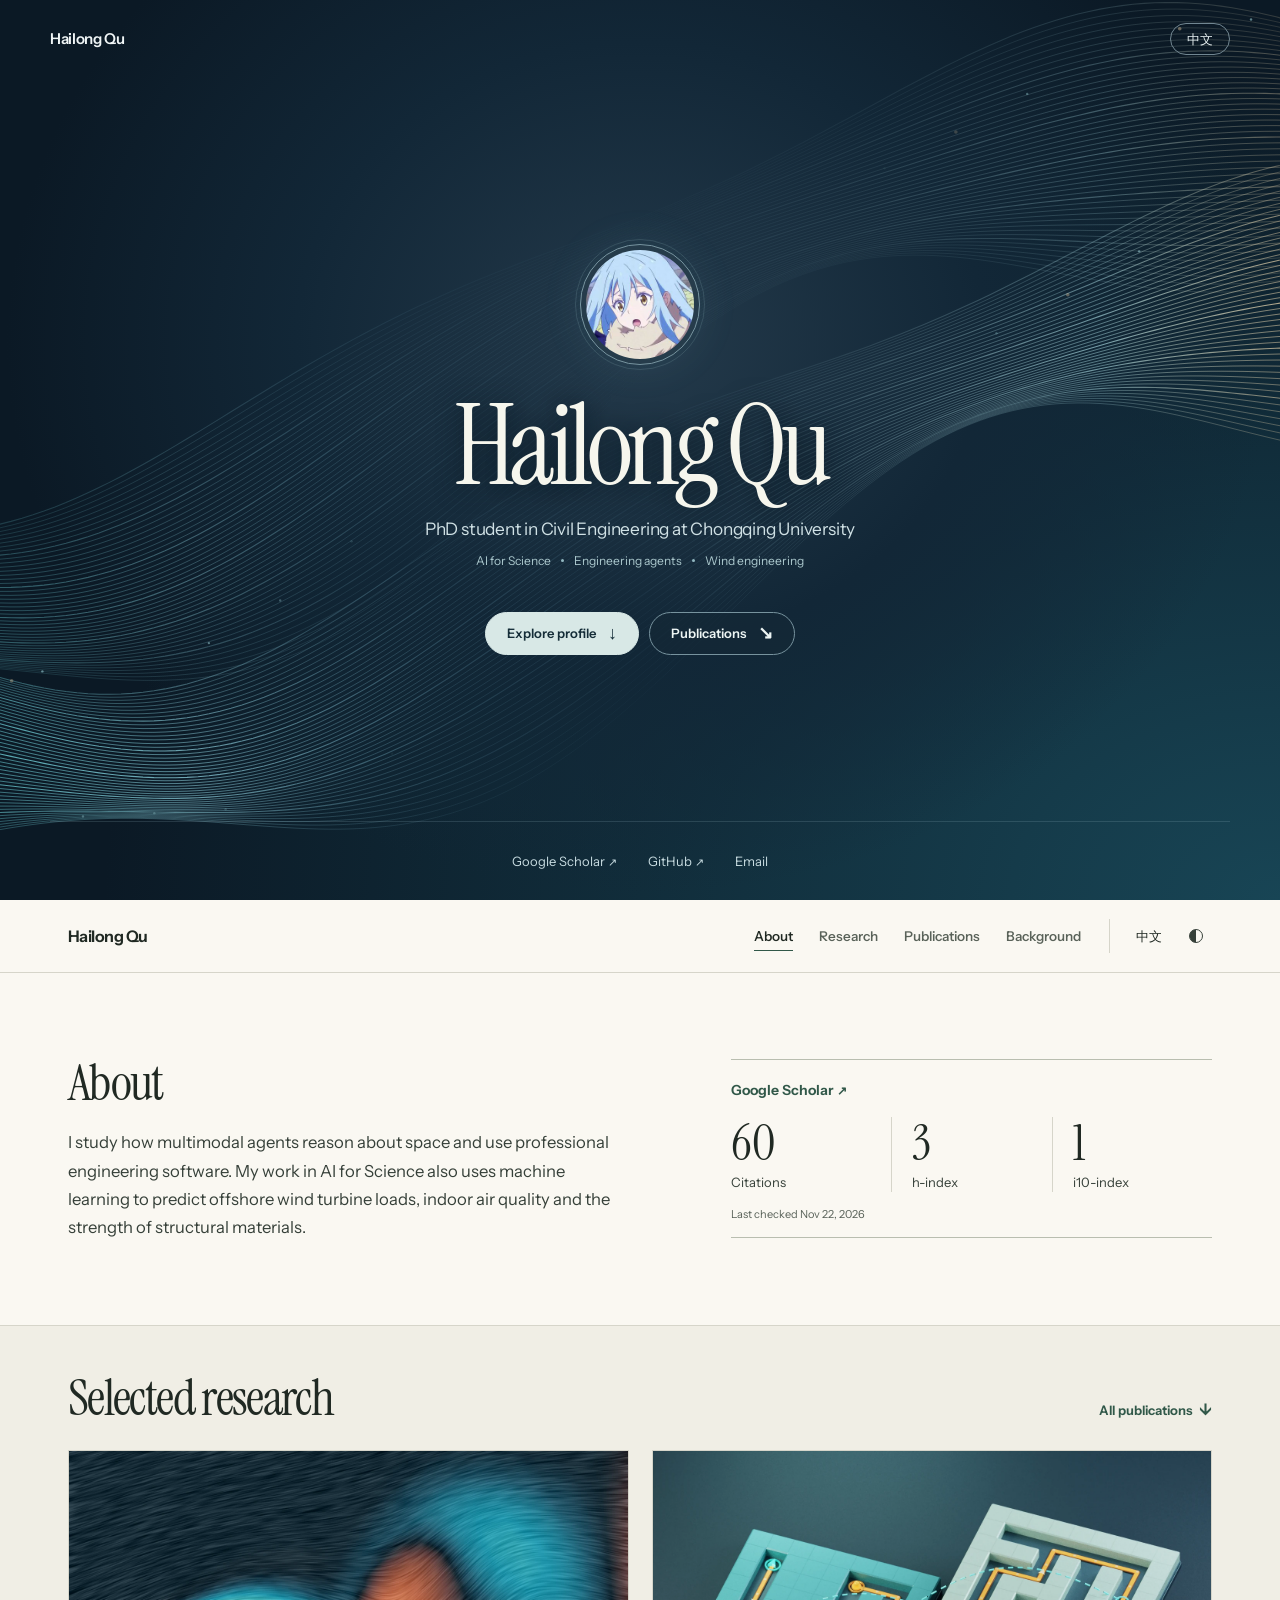
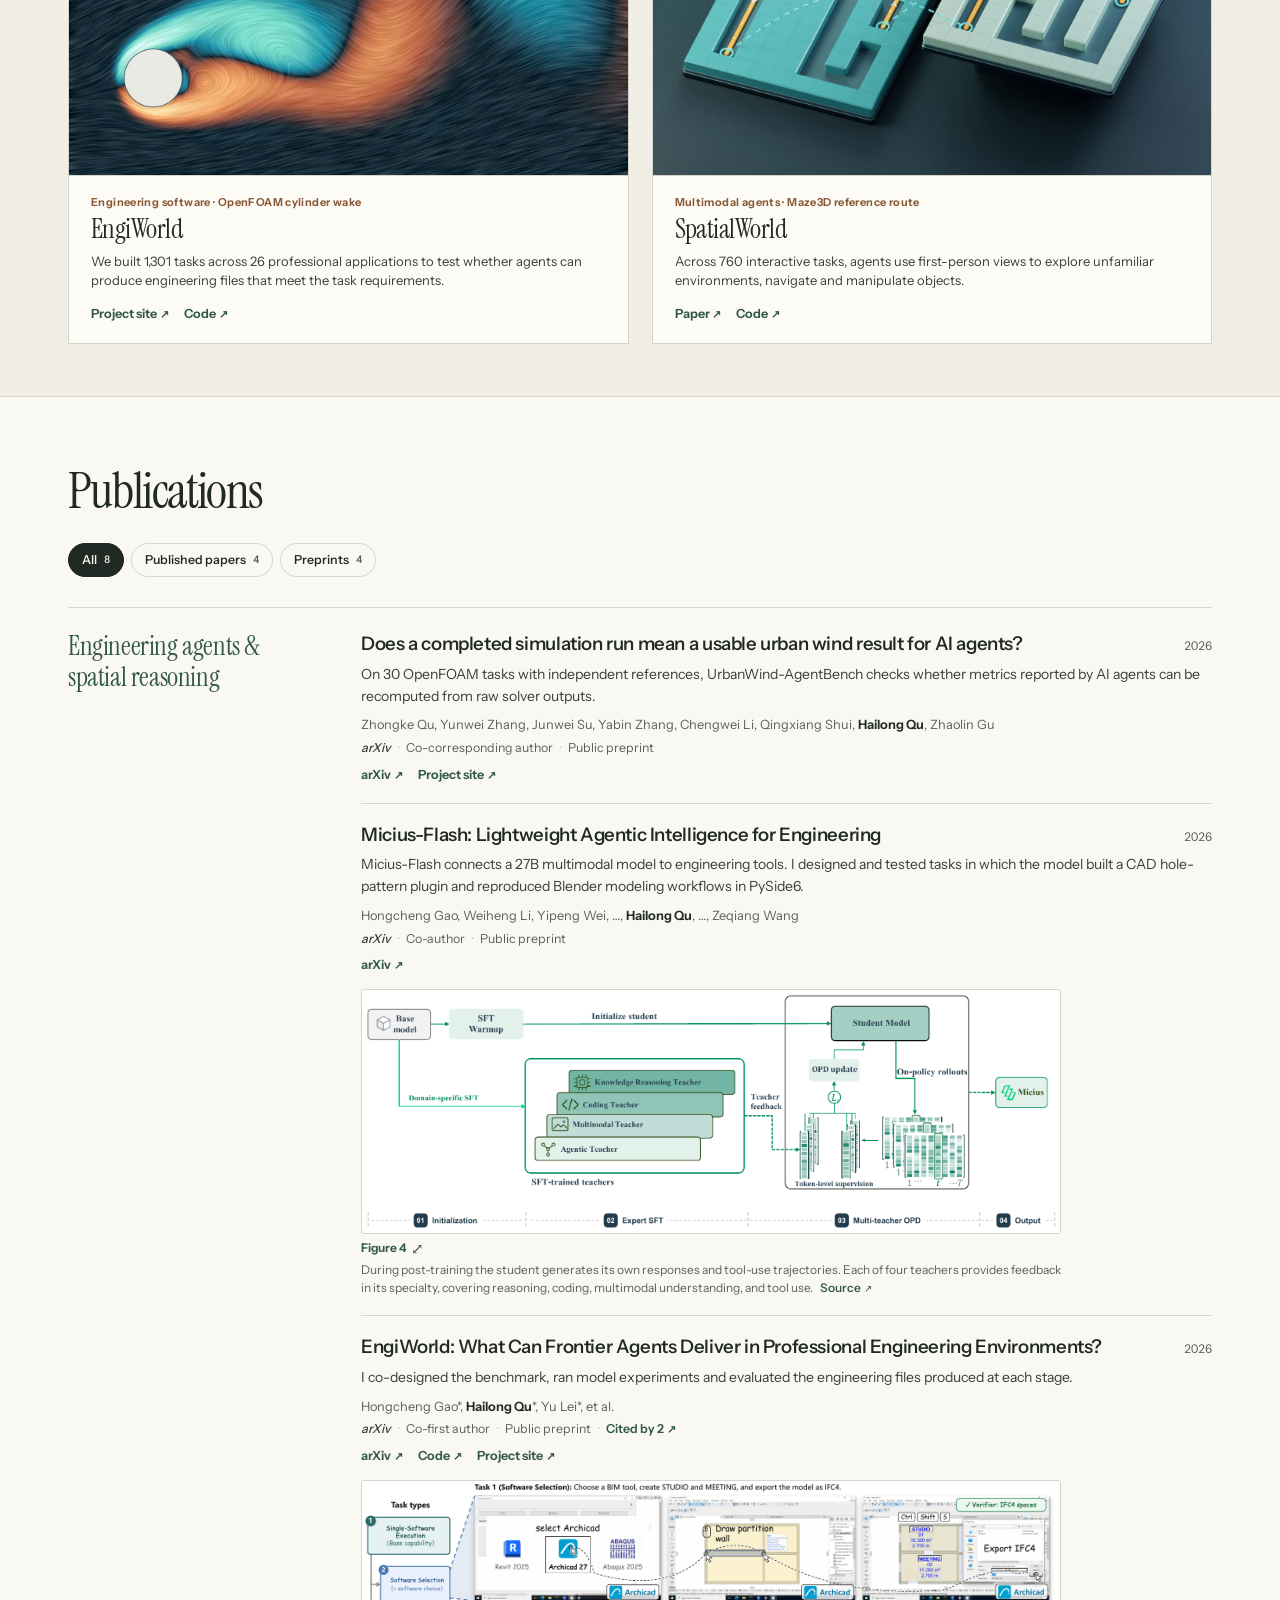
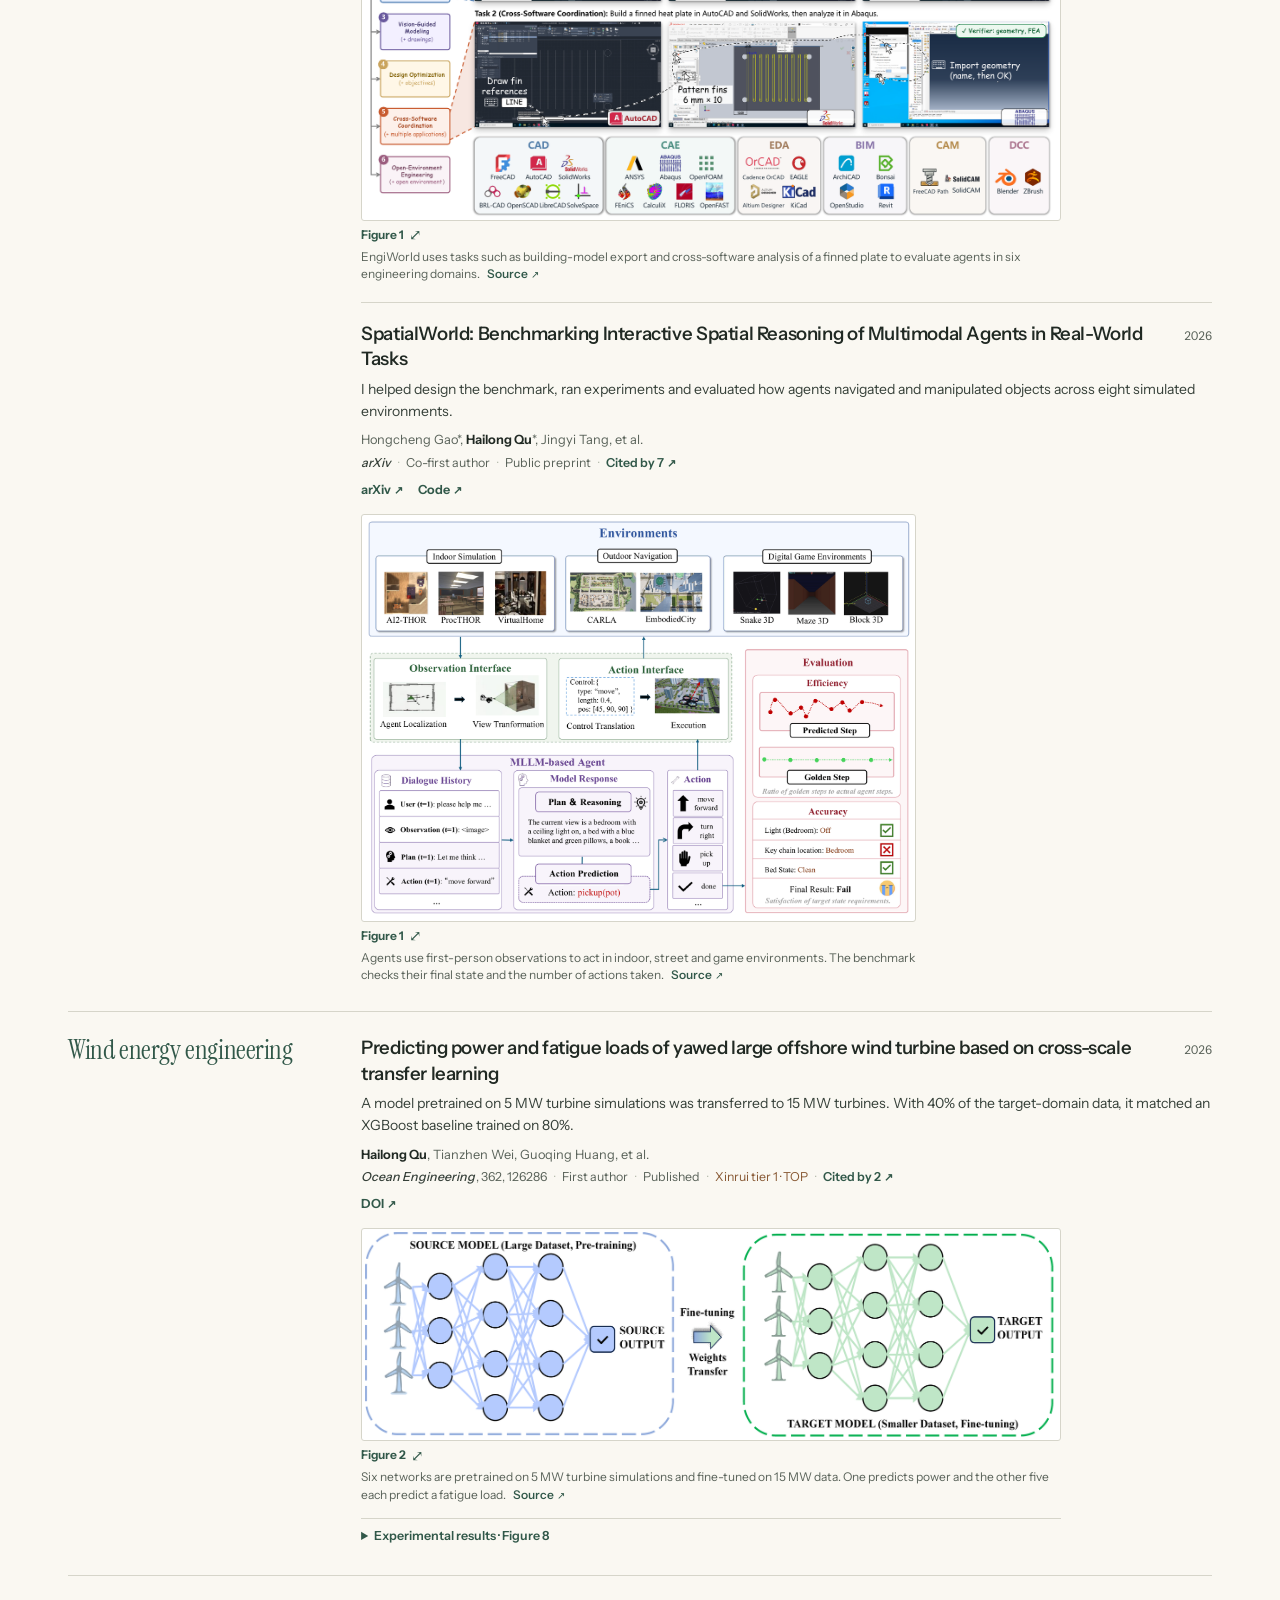
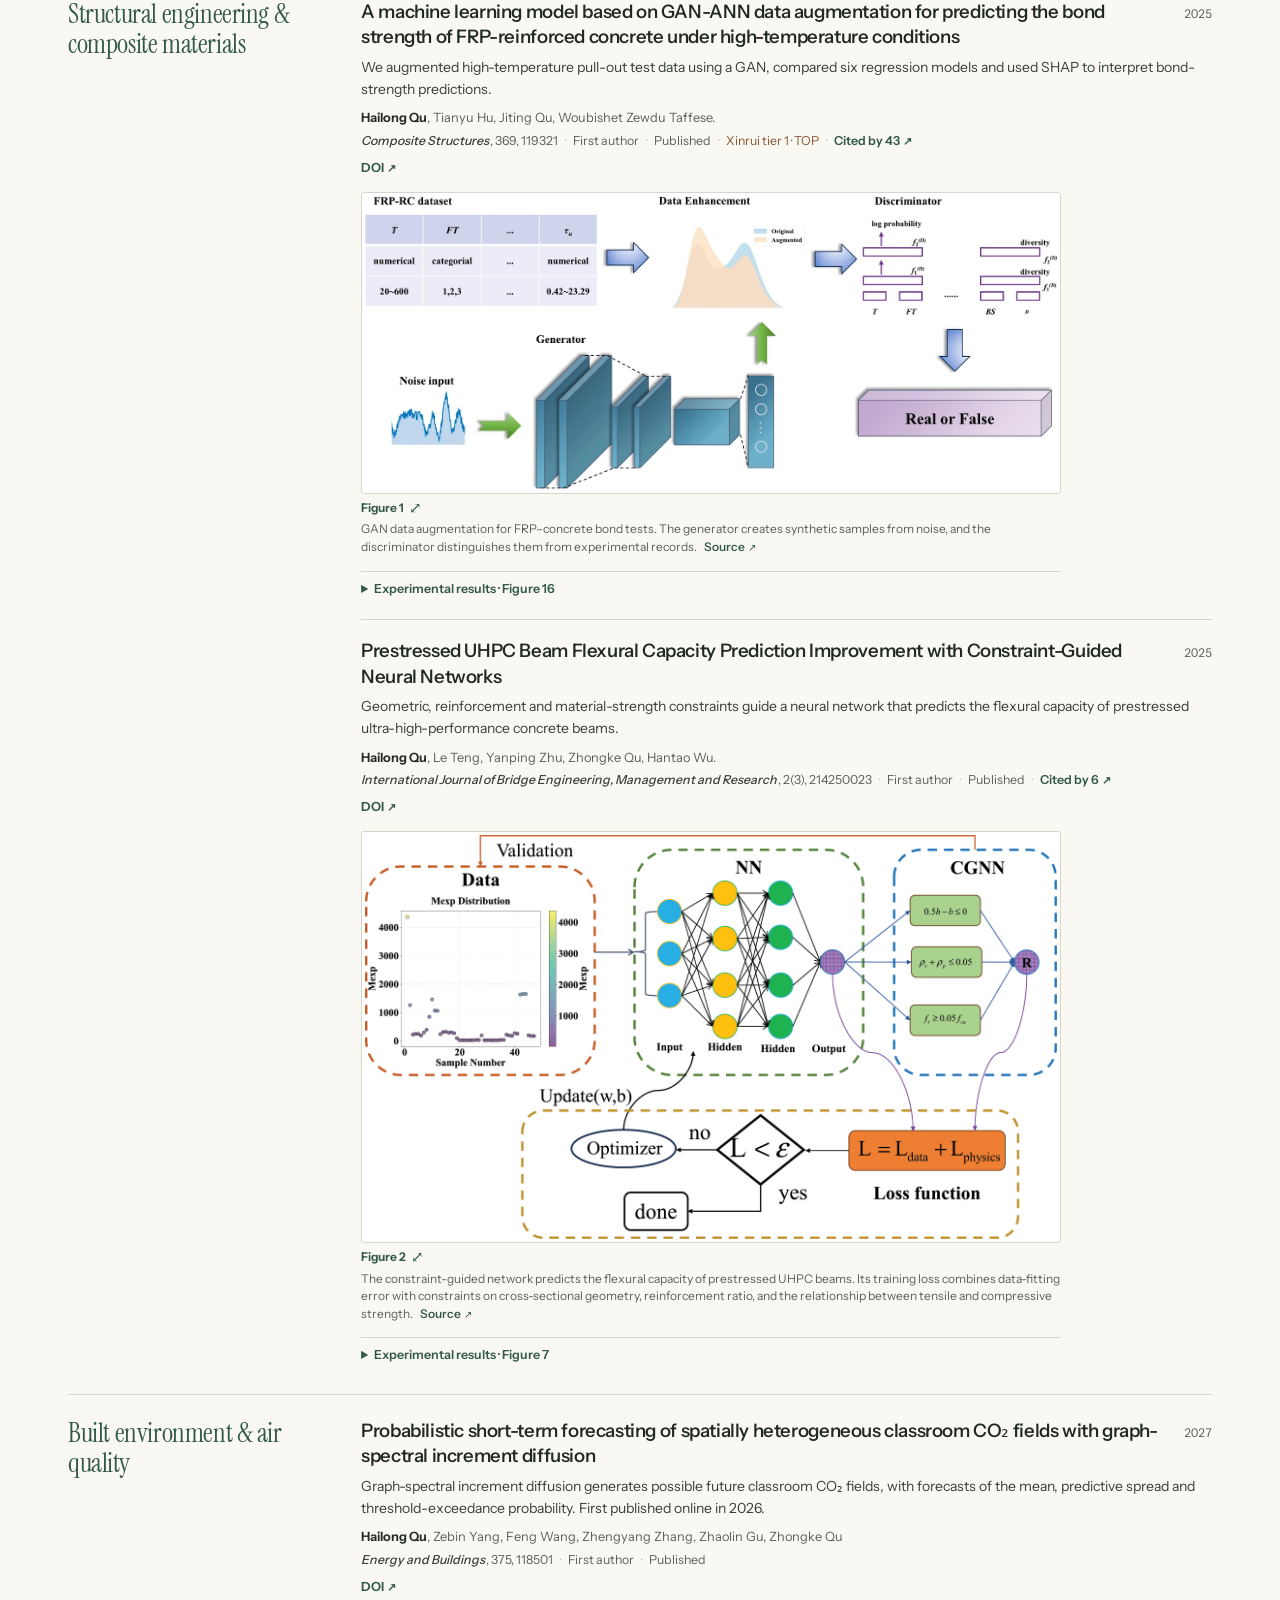
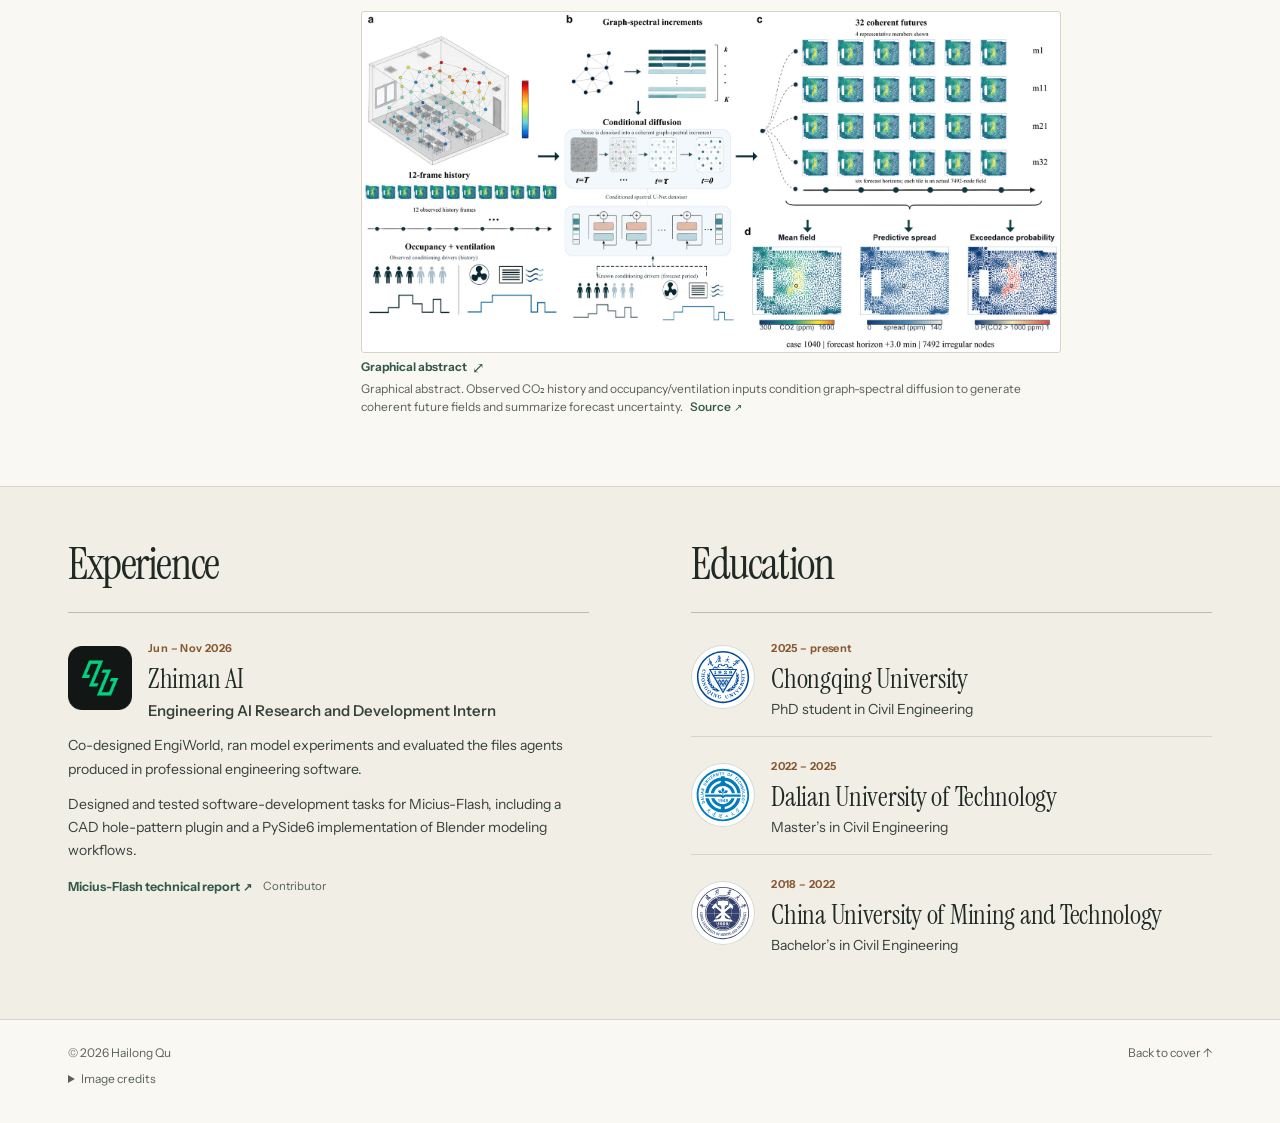
==== commit 5030f056: "Correct Google Scholar citation total after profile update" ====
--- a/index.html
+++ b/index.html
@@ -33,7 +33,7 @@
   <button class="menu" type="button" aria-expanded="false" aria-controls="nav"><span>Menu</span><i aria-hidden="true"></i></button></div>
 </div></div>
 <main id="main">
-<section id="about" class="overview shell" aria-labelledby="about-title"><div><h2 id="about-title">About</h2><p class="bio">I study how multimodal agents reason about space and use professional engineering software. My work in AI for Science also uses machine learning to predict offshore wind turbine loads, indoor air quality and the strength of structural materials.</p></div><aside class="scholar-metrics" aria-label="Google Scholar"><a class="metrics-link" href="https://scholar.google.com/citations?user=_gNt3W8AAAAJ" target="_blank" rel="noopener noreferrer">Google Scholar<span class="out" aria-hidden="true">↗</span></a><dl><div><dt>Citations</dt><dd>62</dd></div><div><dt>h-index</dt><dd>3</dd></div><div><dt>i10-index</dt><dd>1</dd></div></dl><p>Last checked <time datetime="2026-11-22T08:49:45Z">Nov 22, 2026</time></p></aside></section>
+<section id="about" class="overview shell" aria-labelledby="about-title"><div><h2 id="about-title">About</h2><p class="bio">I study how multimodal agents reason about space and use professional engineering software. My work in AI for Science also uses machine learning to predict offshore wind turbine loads, indoor air quality and the strength of structural materials.</p></div><aside class="scholar-metrics" aria-label="Google Scholar"><a class="metrics-link" href="https://scholar.google.com/citations?user=_gNt3W8AAAAJ" target="_blank" rel="noopener noreferrer">Google Scholar<span class="out" aria-hidden="true">↗</span></a><dl><div><dt>Citations</dt><dd>60</dd></div><div><dt>h-index</dt><dd>3</dd></div><div><dt>i10-index</dt><dd>1</dd></div></dl><p>Last checked <time datetime="2026-11-22T09:12:28Z">Nov 22, 2026</time></p></aside></section>
 <section id="research" class="band research" aria-labelledby="research-title"><div class="shell">
   <div class="section-head"><h2 id="research-title">Selected research</h2><a class="jump" href="#publications">All publications<span aria-hidden="true">↓</span></a></div>
   <div class="projects"><article class="project-card" id="project-engiworld">
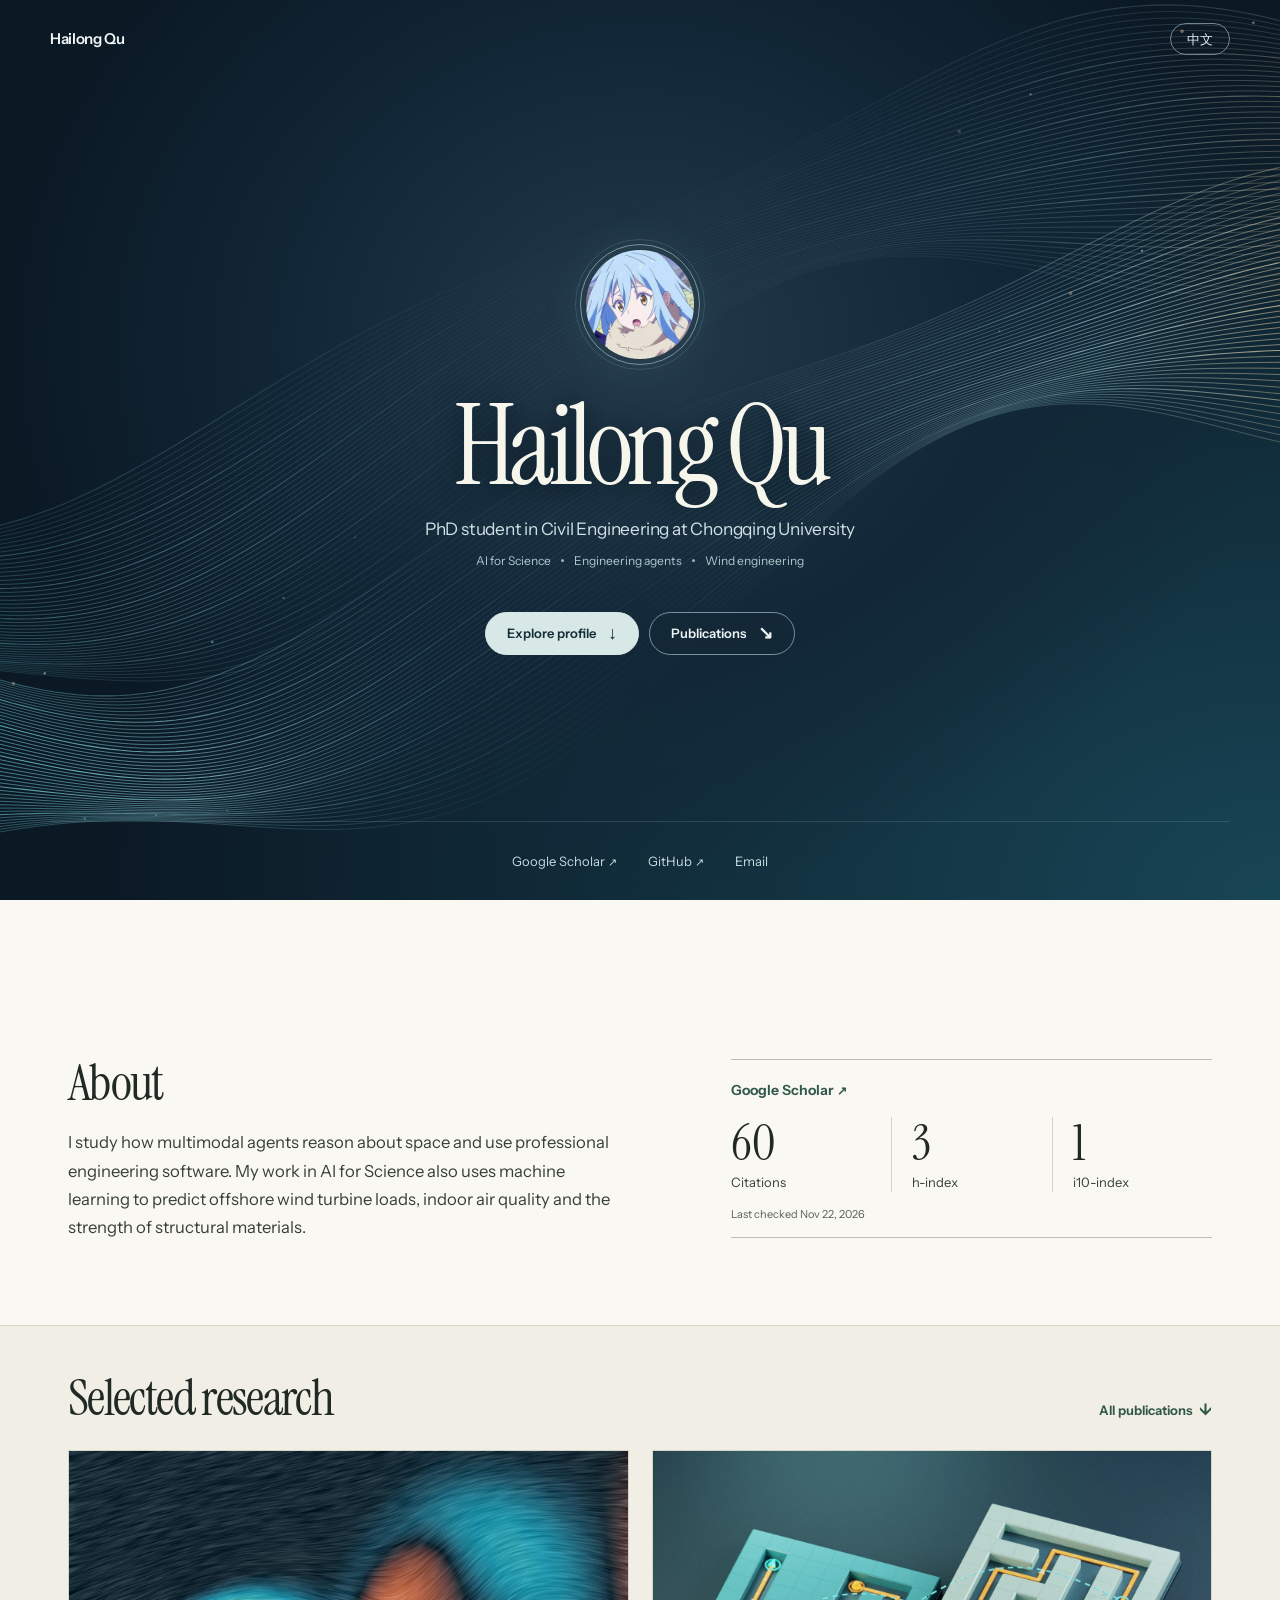
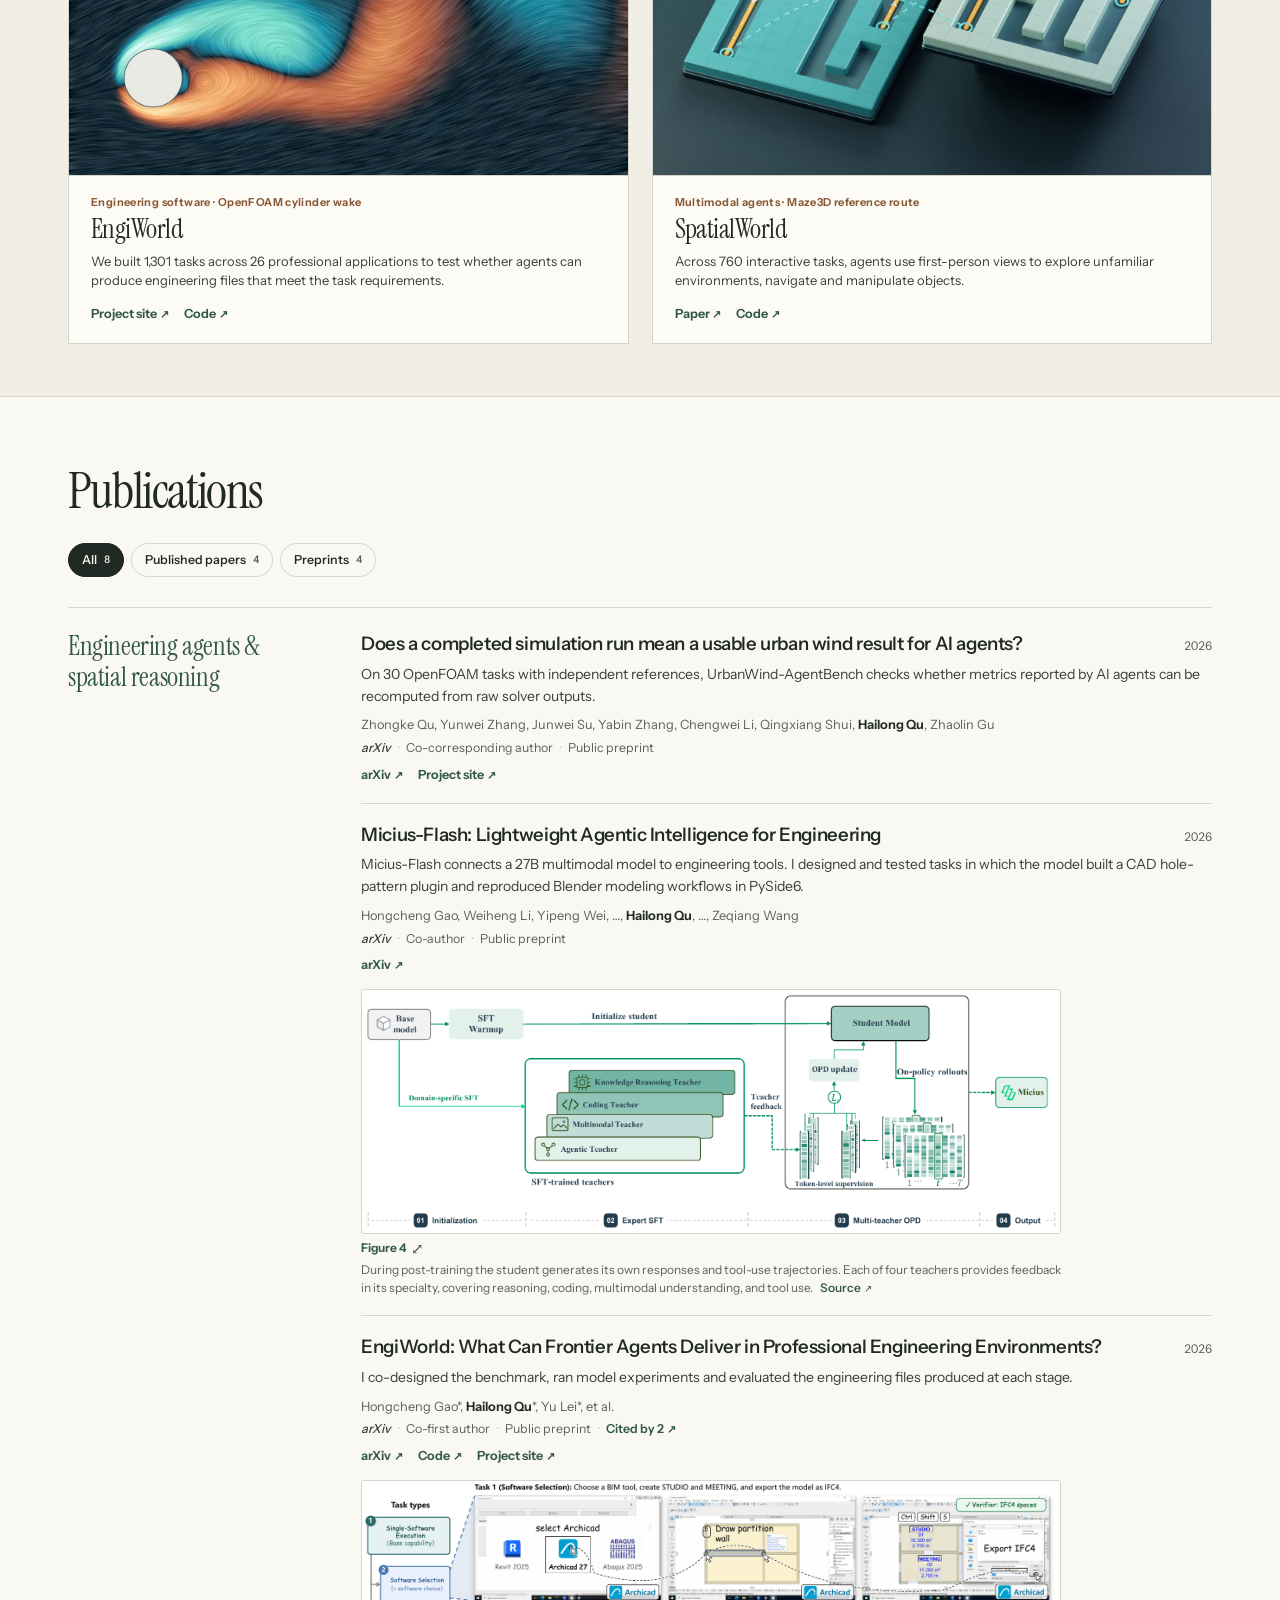
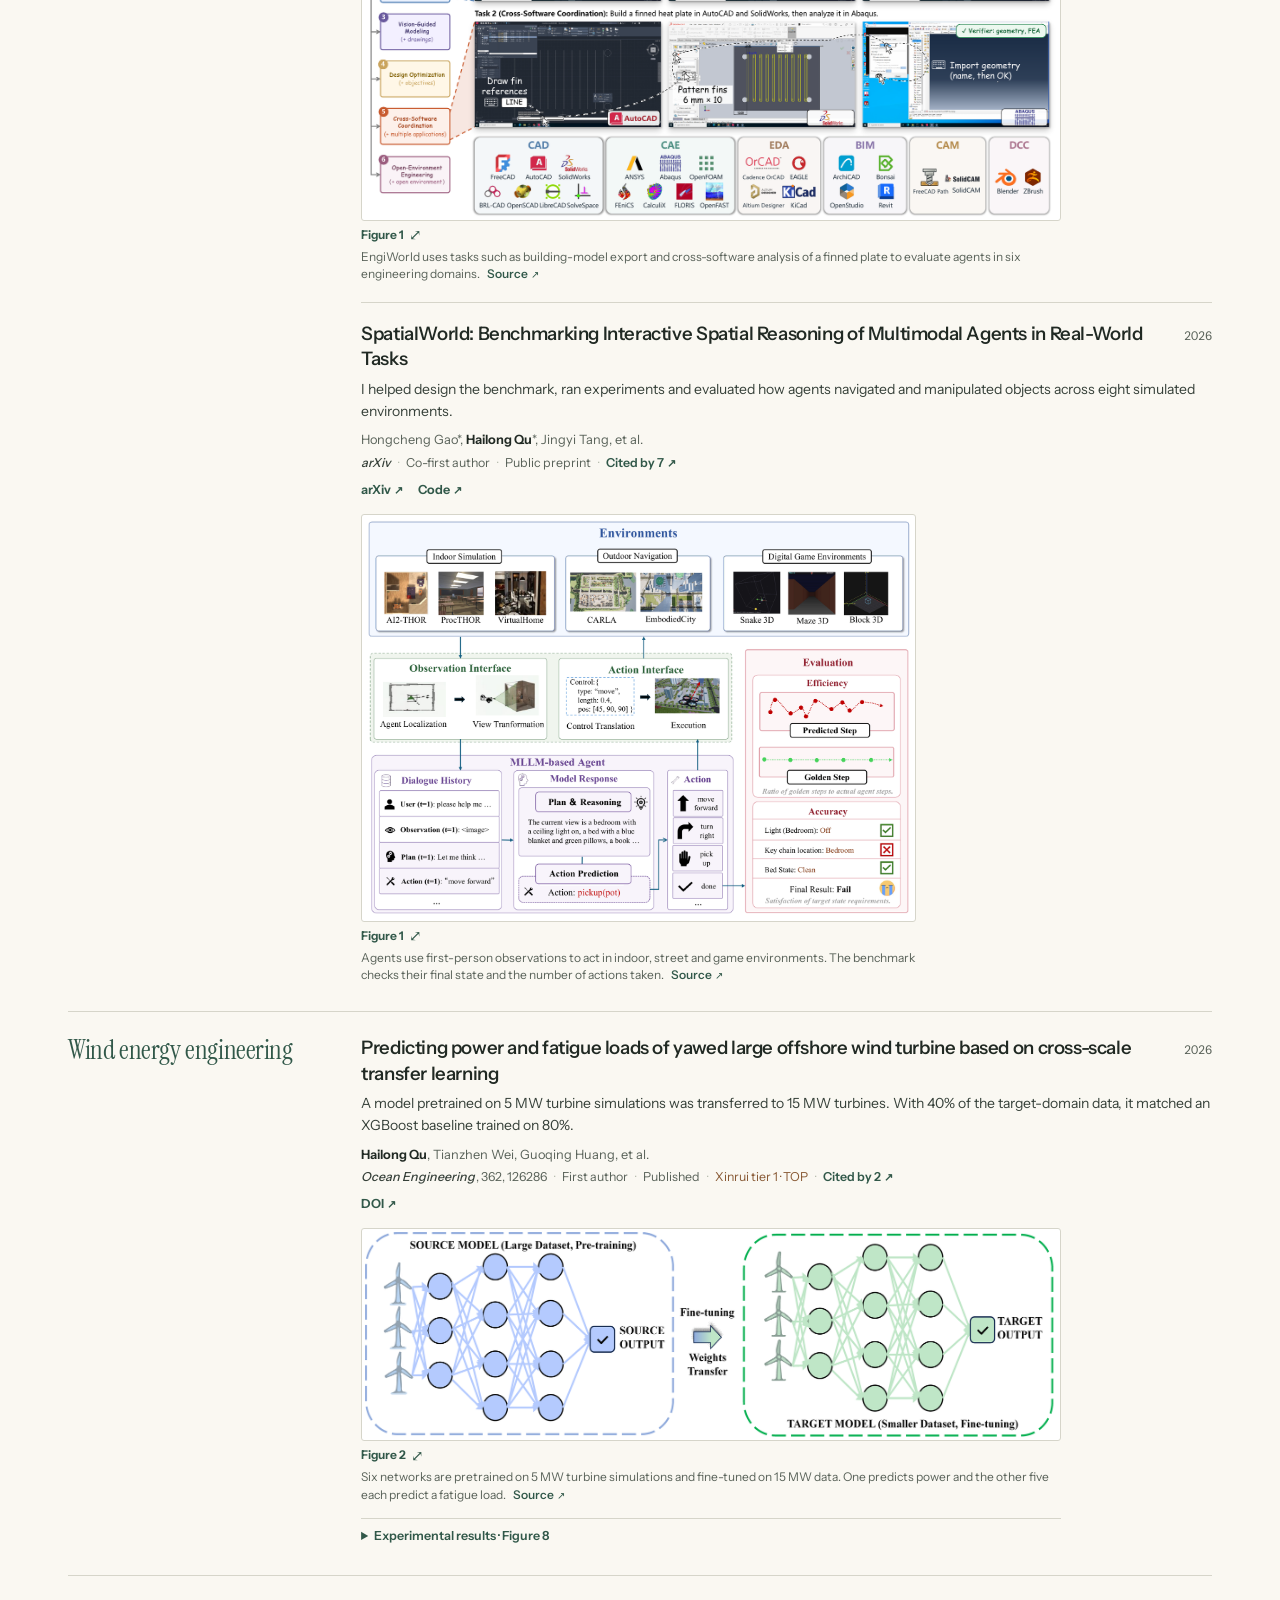
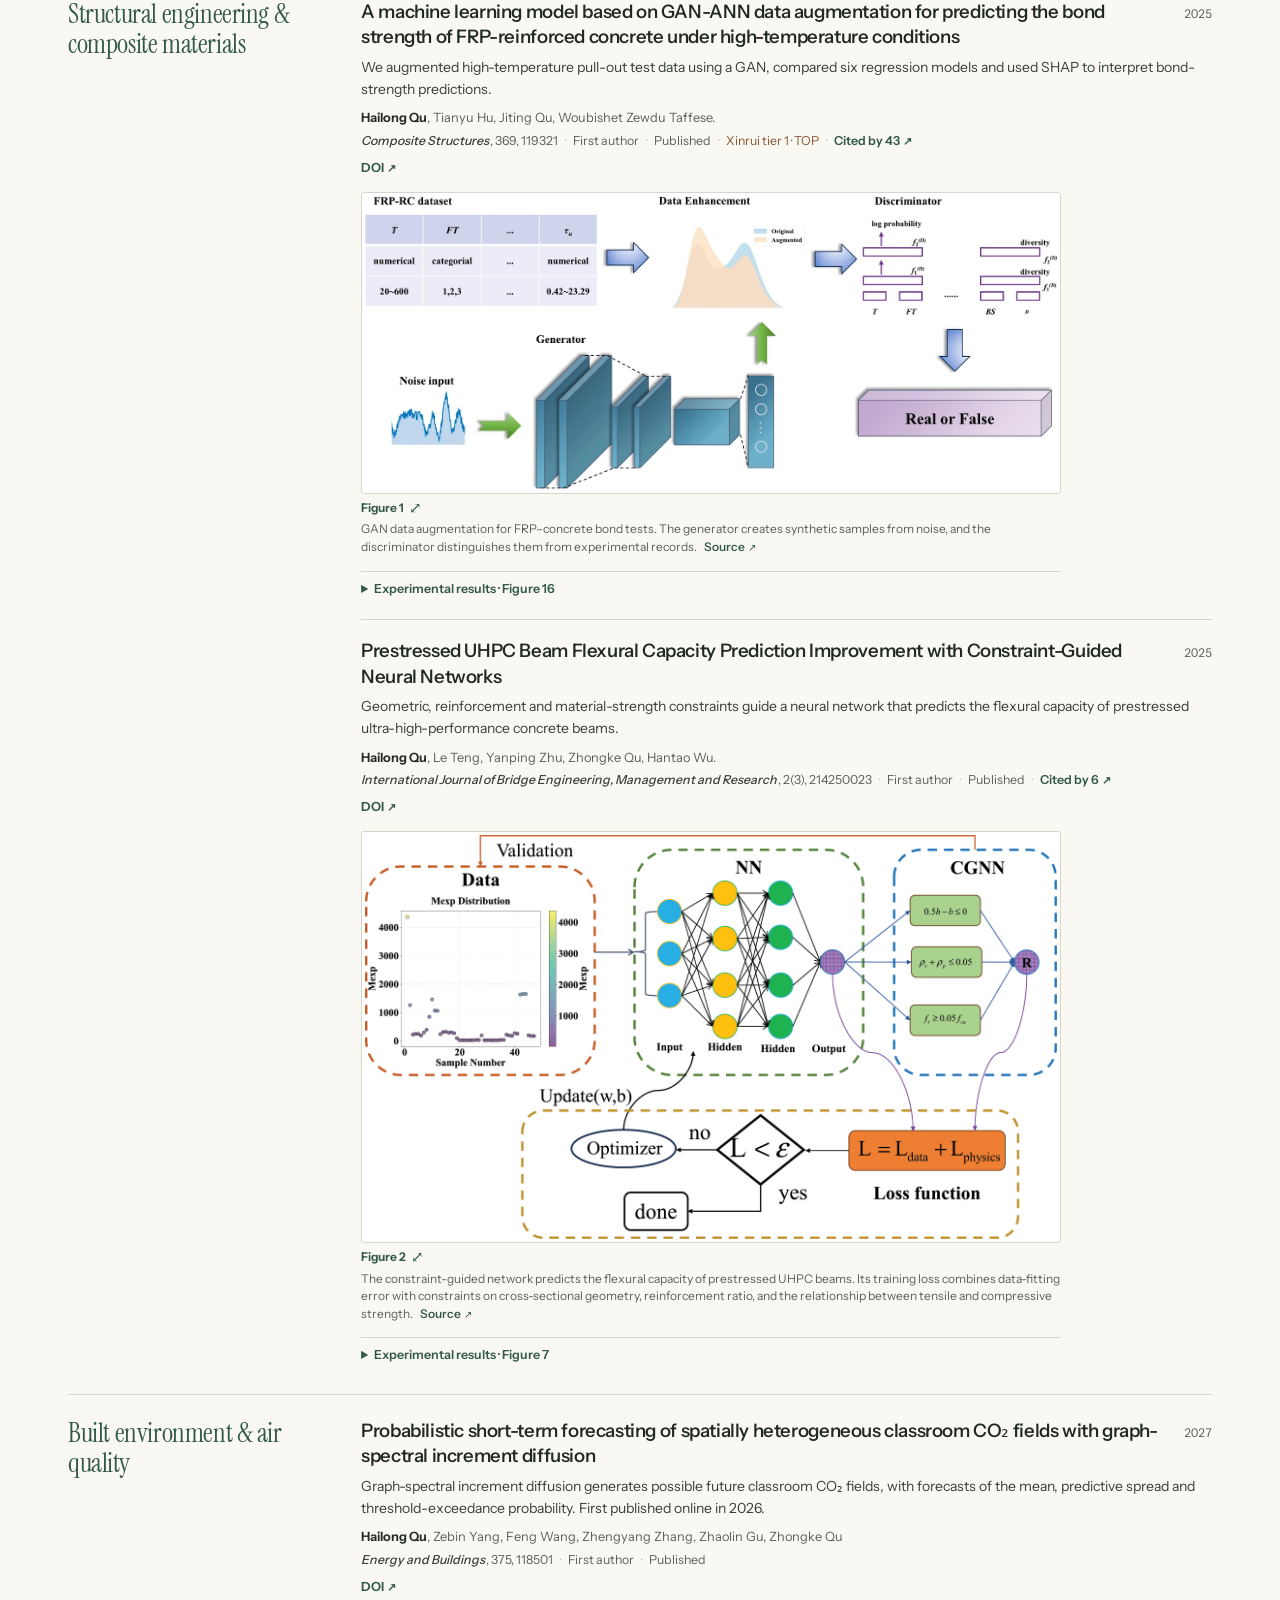
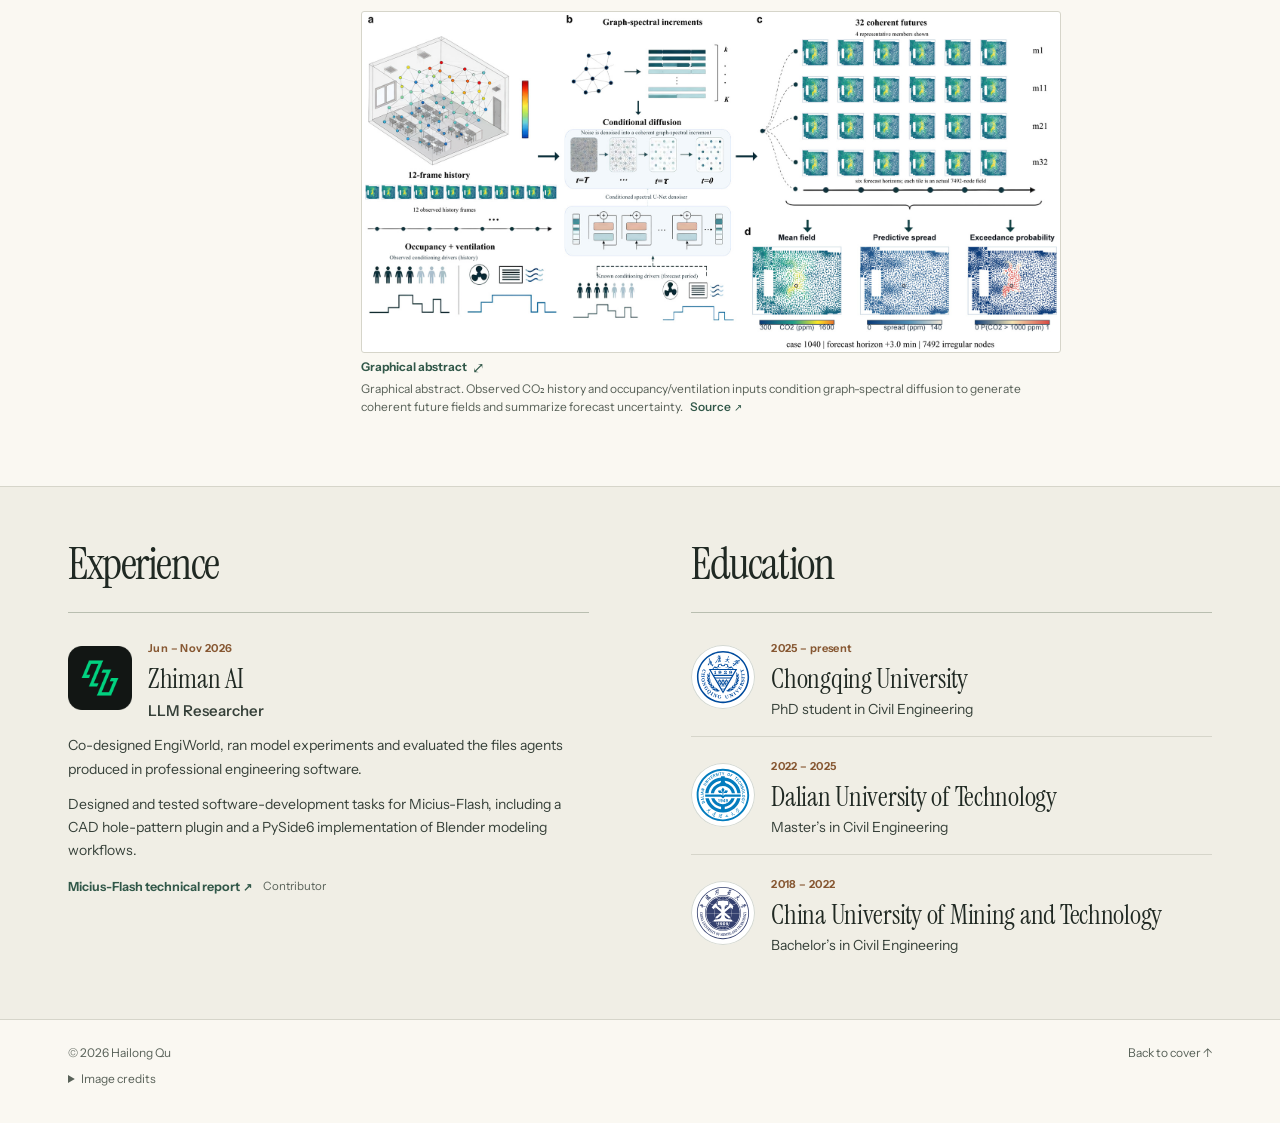
==== commit f8f4db67: "Update Zhiman AI position to LLM Researcher" ====
--- a/index.html
+++ b/index.html
@@ -195,7 +195,7 @@
       <a class="org-mark" href="https://zhiman.cn/" target="_blank" rel="noopener noreferrer" aria-label="Zhiman AI · Official website">
         <img src="/assets/media/organizations/zhiman-ai.png" width="64" height="64" alt="" loading="lazy" decoding="async">
       </a>
-      <div class="org-copy"><span class="period">Jun – Nov 2026</span><h3>Zhiman AI</h3><p class="org-role">Engineering AI Research and Development Intern</p></div>
+      <div class="org-copy"><span class="period">Jun – Nov 2026</span><h3>Zhiman AI</h3><p class="org-role">LLM Researcher</p></div>
     </div>
       <p>Co-designed EngiWorld, ran model experiments and evaluated the files agents produced in professional engineering software.</p><p>Designed and tested software-development tasks for Micius-Flash, including a CAD hole-pattern plugin and a PySide6 implementation of Blender modeling workflows.</p>
       <div class="report"><a class="text-link" href="https://zhiman.cn/research/micius/Micius-Flash-Preview-Technical-Report.pdf" target="_blank" rel="noopener noreferrer">Micius-Flash technical report<span class="out" aria-hidden="true">↗</span></a><span>Contributor</span></div></div>
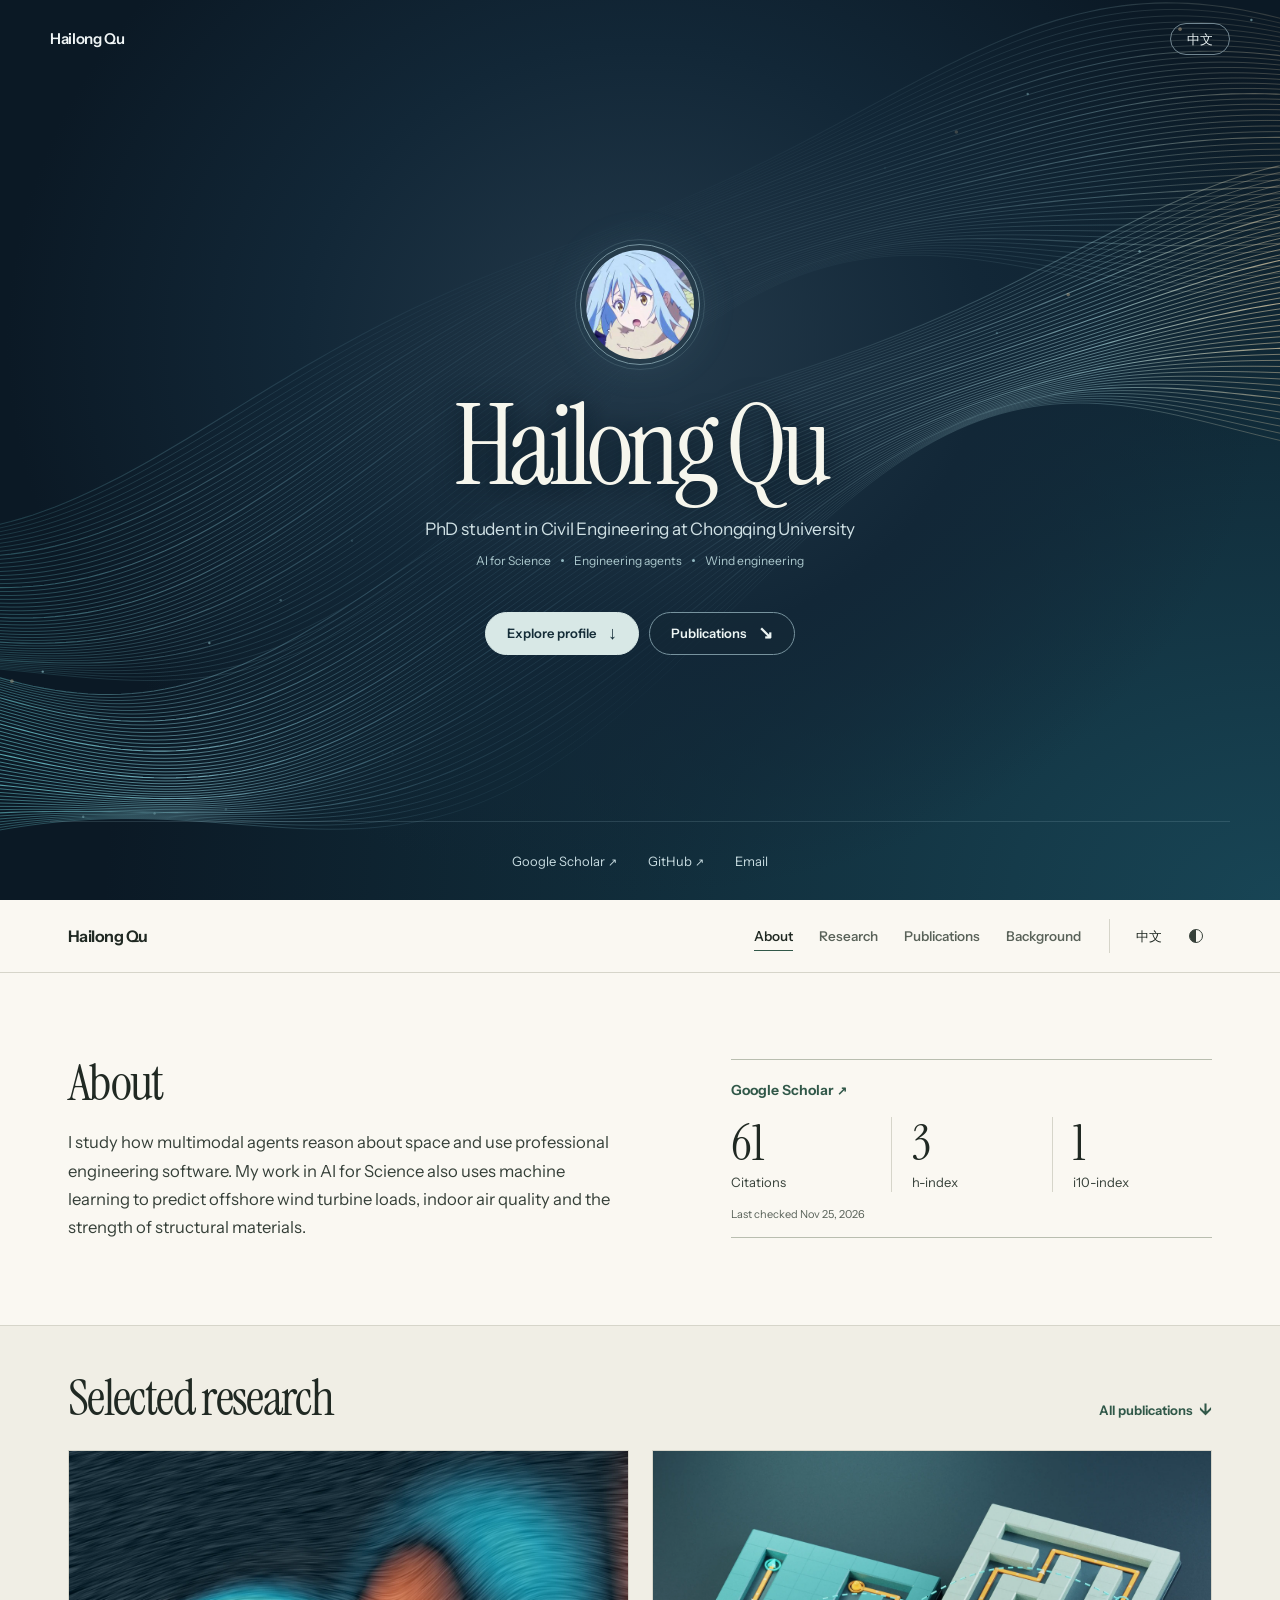
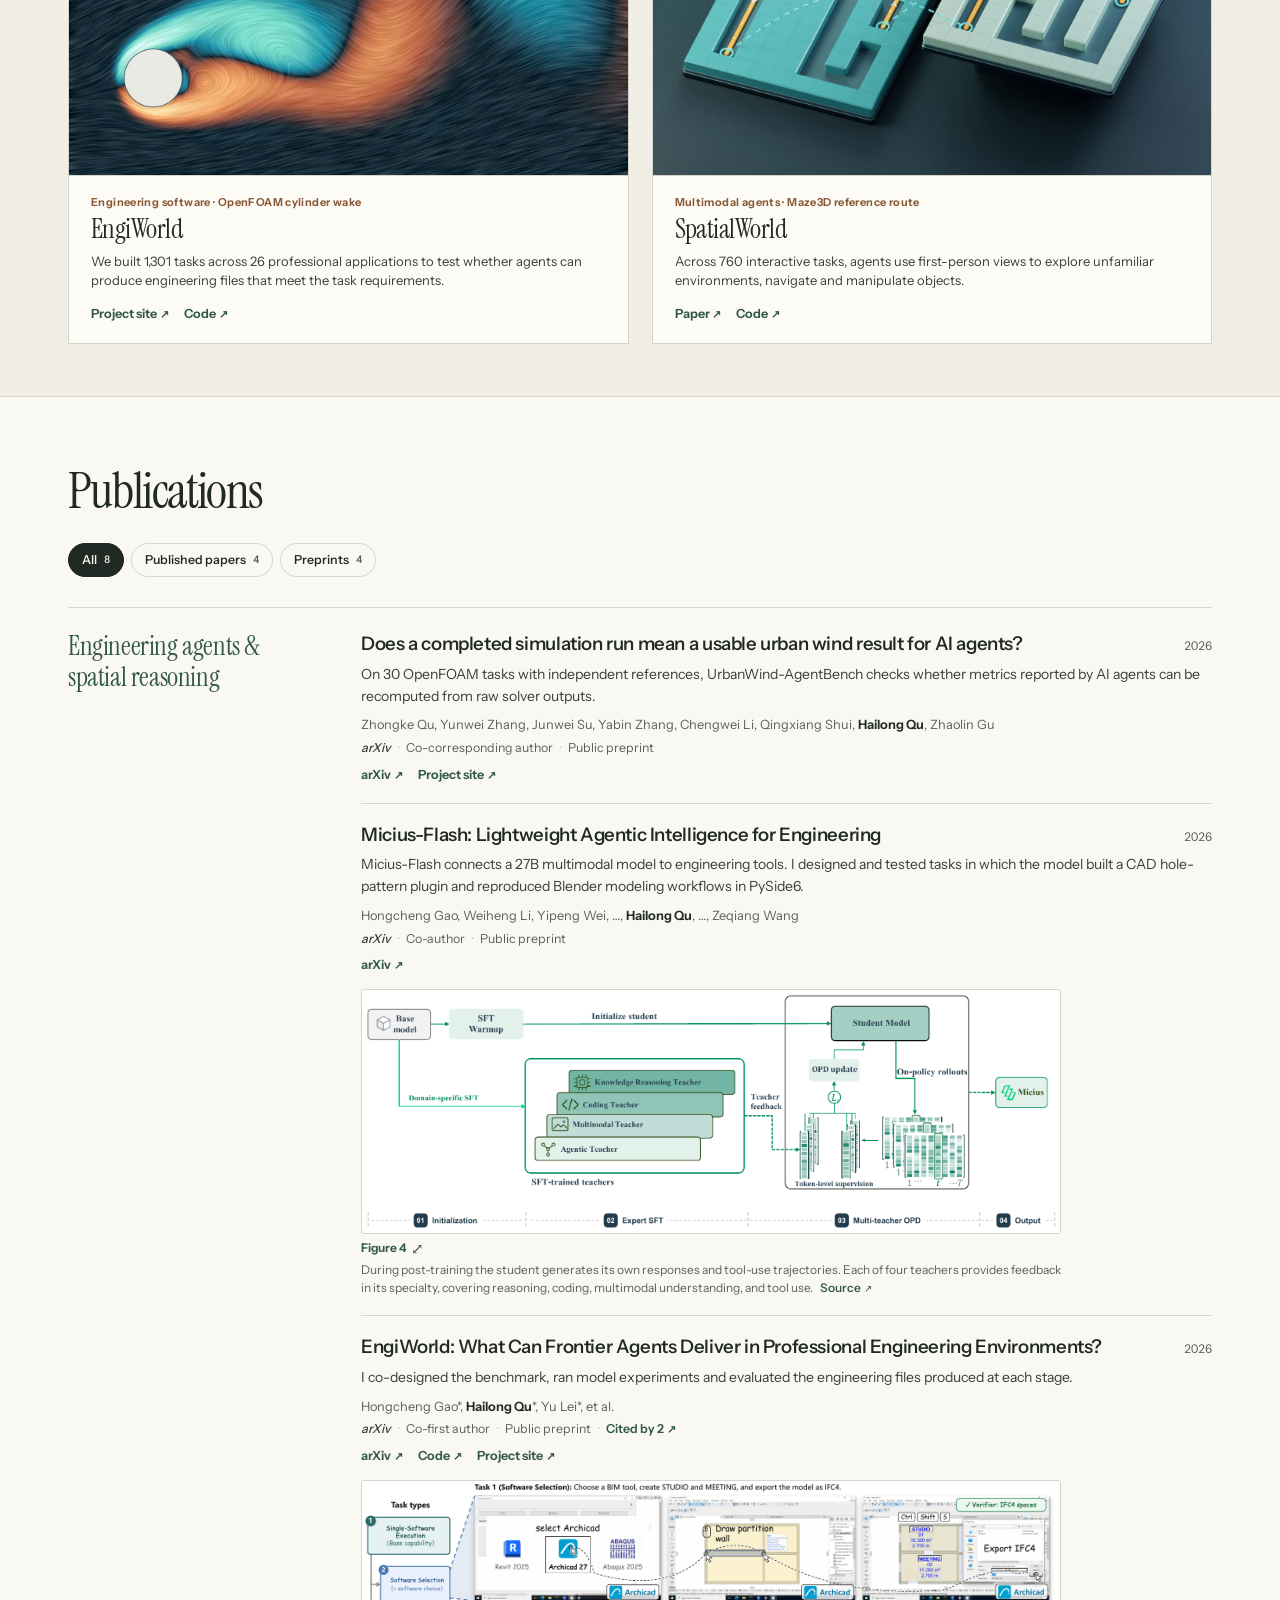
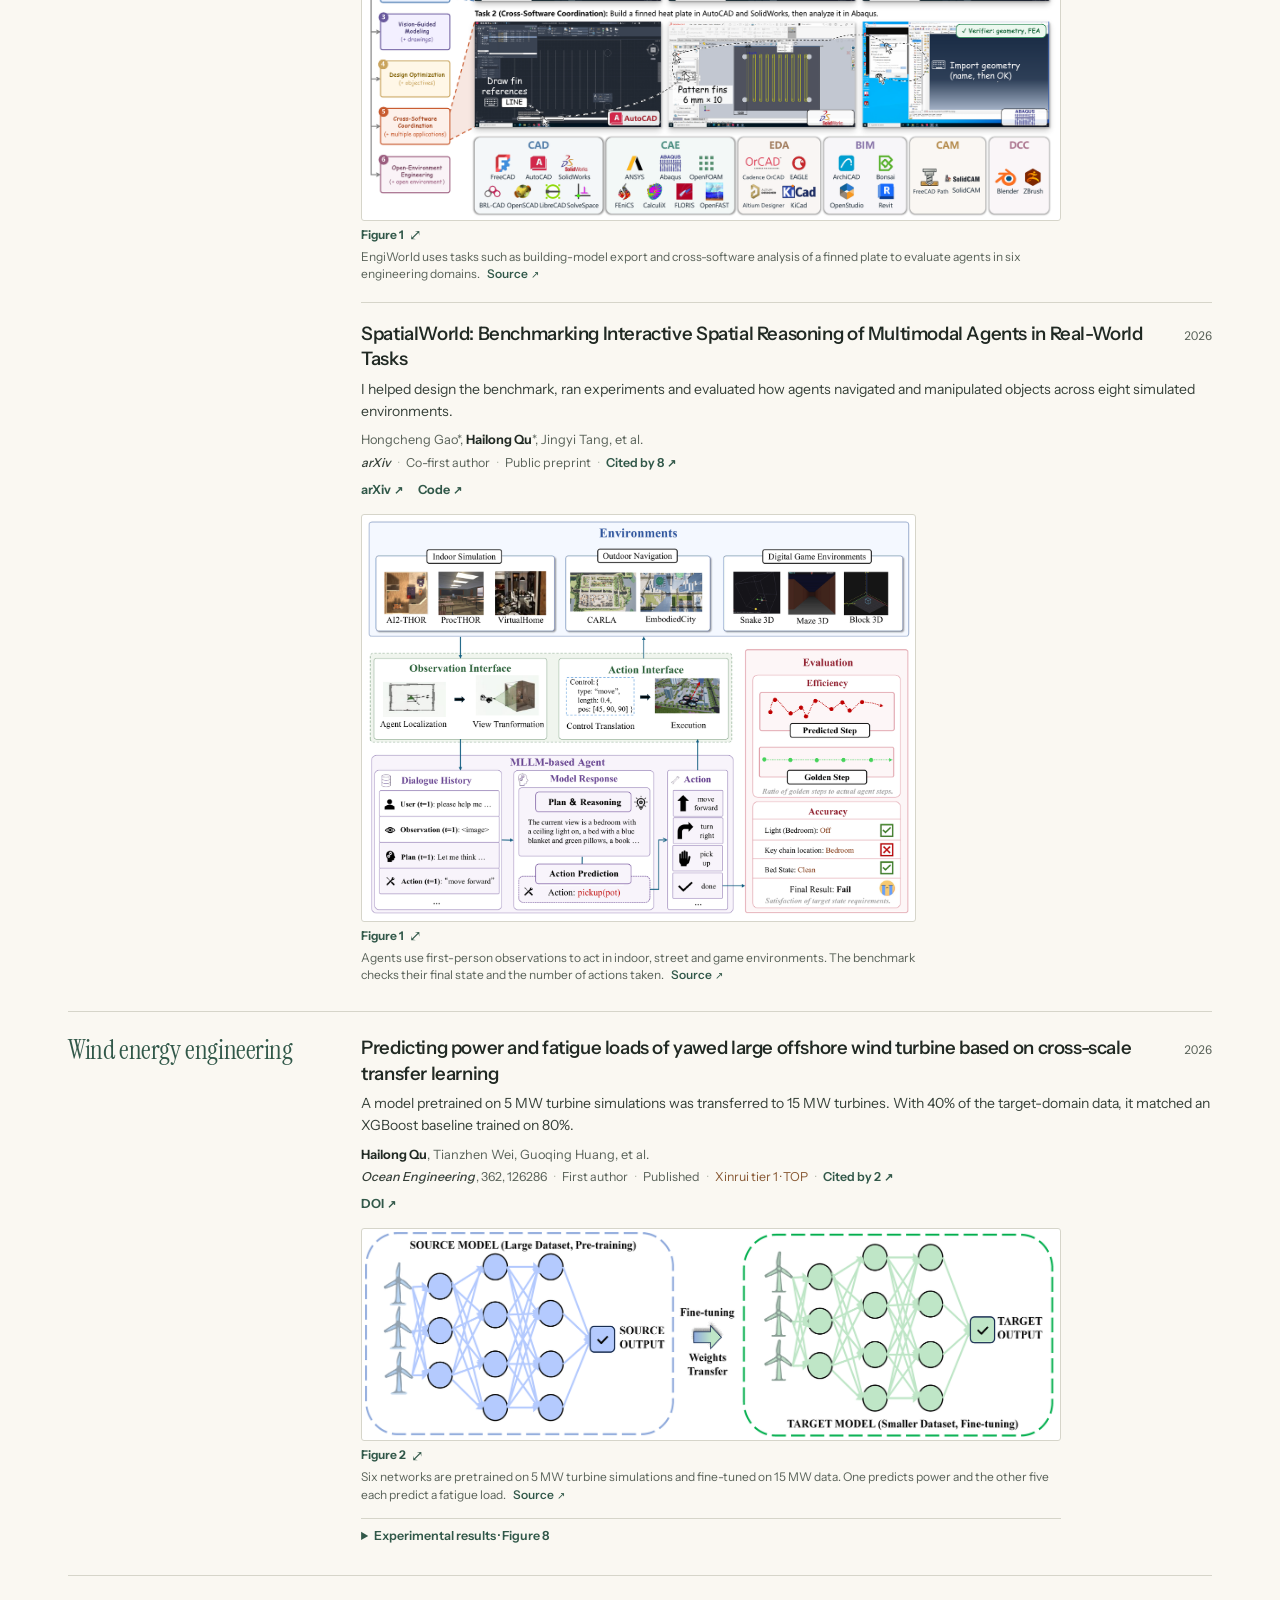
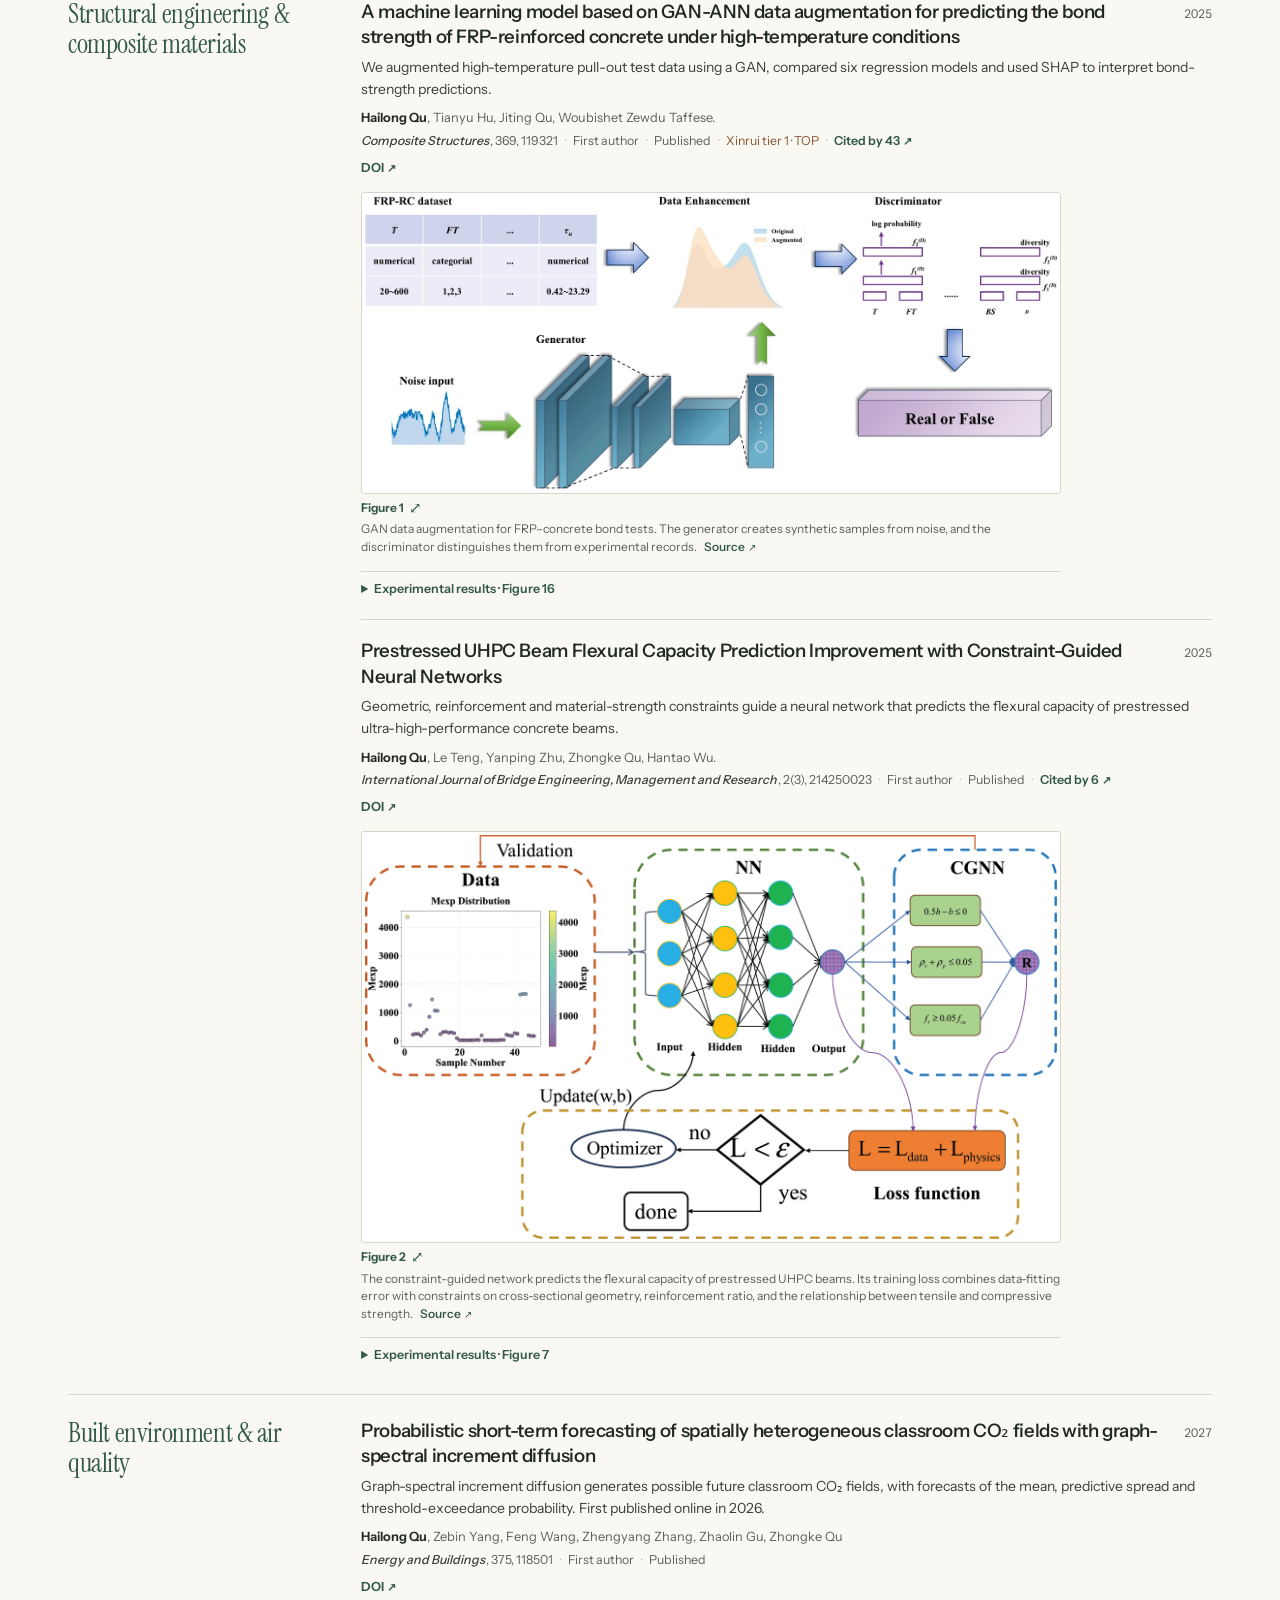
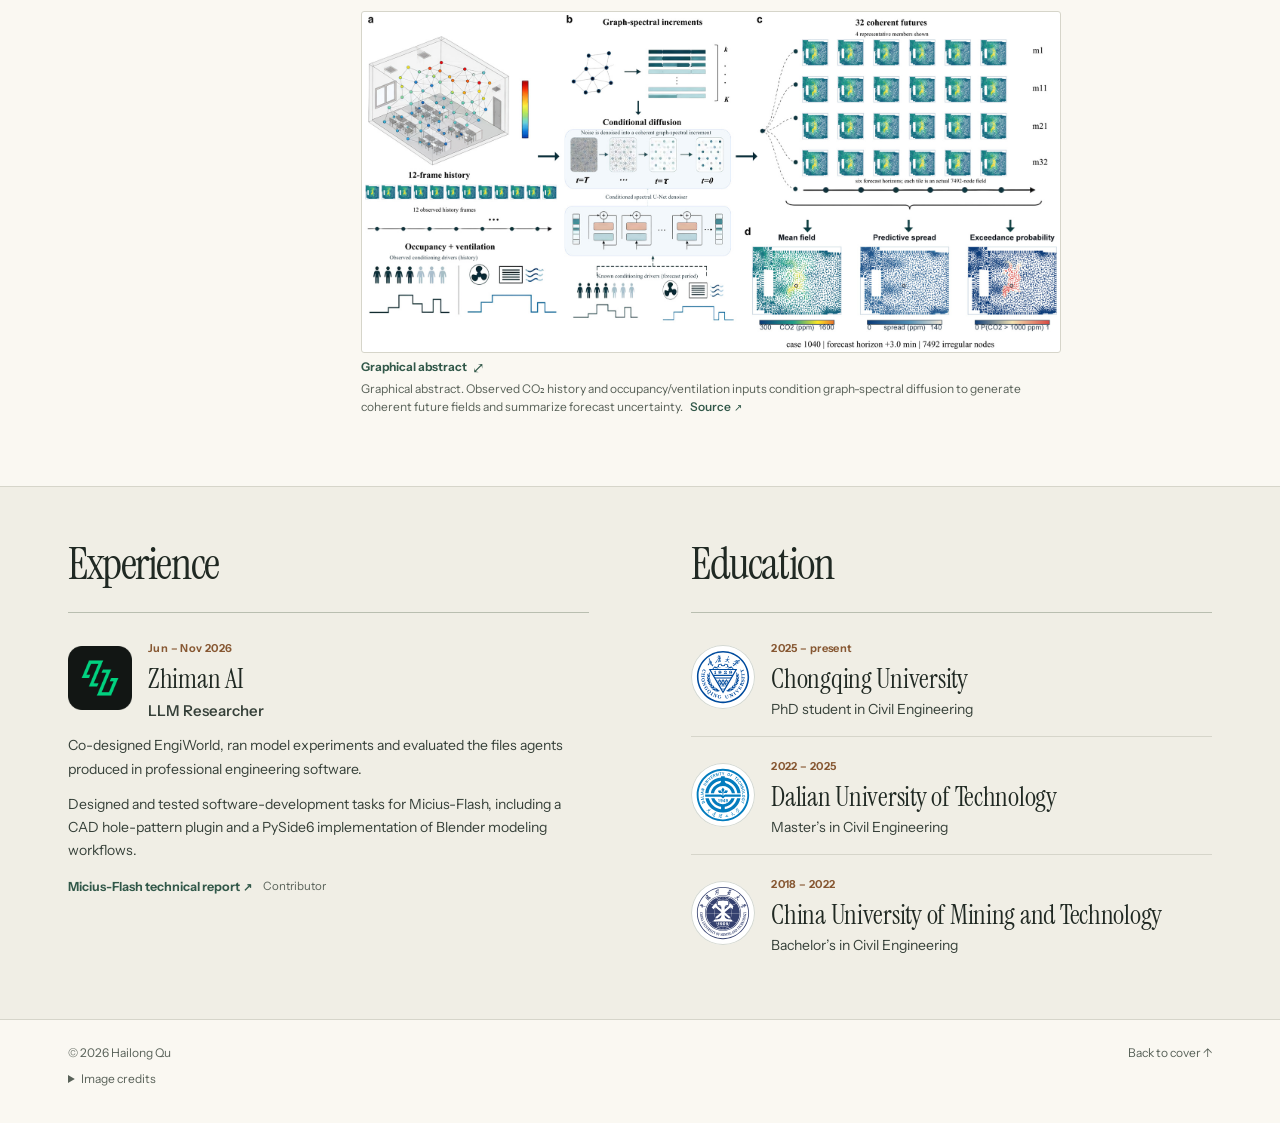
==== commit 5ed652a1: "Refresh Google Scholar citations and verified public publications" ====
--- a/index.html
+++ b/index.html
@@ -33,7 +33,7 @@
   <button class="menu" type="button" aria-expanded="false" aria-controls="nav"><span>Menu</span><i aria-hidden="true"></i></button></div>
 </div></div>
 <main id="main">
-<section id="about" class="overview shell" aria-labelledby="about-title"><div><h2 id="about-title">About</h2><p class="bio">I study how multimodal agents reason about space and use professional engineering software. My work in AI for Science also uses machine learning to predict offshore wind turbine loads, indoor air quality and the strength of structural materials.</p></div><aside class="scholar-metrics" aria-label="Google Scholar"><a class="metrics-link" href="https://scholar.google.com/citations?user=_gNt3W8AAAAJ" target="_blank" rel="noopener noreferrer">Google Scholar<span class="out" aria-hidden="true">↗</span></a><dl><div><dt>Citations</dt><dd>60</dd></div><div><dt>h-index</dt><dd>3</dd></div><div><dt>i10-index</dt><dd>1</dd></div></dl><p>Last checked <time datetime="2026-11-22T09:12:28Z">Nov 22, 2026</time></p></aside></section>
+<section id="about" class="overview shell" aria-labelledby="about-title"><div><h2 id="about-title">About</h2><p class="bio">I study how multimodal agents reason about space and use professional engineering software. My work in AI for Science also uses machine learning to predict offshore wind turbine loads, indoor air quality and the strength of structural materials.</p></div><aside class="scholar-metrics" aria-label="Google Scholar"><a class="metrics-link" href="https://scholar.google.com/citations?user=_gNt3W8AAAAJ" target="_blank" rel="noopener noreferrer">Google Scholar<span class="out" aria-hidden="true">↗</span></a><dl><div><dt>Citations</dt><dd>61</dd></div><div><dt>h-index</dt><dd>3</dd></div><div><dt>i10-index</dt><dd>1</dd></div></dl><p>Last checked <time datetime="2026-11-25T08:42:54Z">Nov 25, 2026</time></p></aside></section>
 <section id="research" class="band research" aria-labelledby="research-title"><div class="shell">
   <div class="section-head"><h2 id="research-title">Selected research</h2><a class="jump" href="#publications">All publications<span aria-hidden="true">↓</span></a></div>
   <div class="projects"><article class="project-card" id="project-engiworld">
@@ -90,7 +90,7 @@
     </article><article class="paper" id="paper-spatialworld" data-status="preprint">
       <div class="paper-title"><h4>SpatialWorld: Benchmarking Interactive Spatial Reasoning of Multimodal Agents in Real-World Tasks</h4><time class="paper-year">2026</time></div>
       <p class="paper-note">I helped design the benchmark, ran experiments and evaluated how agents navigated and manipulated objects across eight simulated environments.</p><p class="authors" lang="en">Hongcheng Gao*, <strong>Hailong Qu</strong>*, Jingyi Tang, et al.</p>
-      <p class="paper-meta"><cite lang="en">arXiv</cite><span class="sep" aria-hidden="true">·</span>Co-first author<span class="sep" aria-hidden="true">·</span>Public preprint<span class="sep" aria-hidden="true">·</span><a class="cited" href="https://scholar.google.com/scholar?cites=4801937270758037470" target="_blank" rel="noopener noreferrer">Cited by 7<span class="out" aria-hidden="true">↗</span></a></p><div class="resource-links"><a class="text-link" href="https://arxiv.org/abs/2606.09669" target="_blank" rel="noopener noreferrer">arXiv<span class="out" aria-hidden="true">↗</span></a><a class="text-link" href="https://github.com/Hongcheng-Gao/SpatialWorld" target="_blank" rel="noopener noreferrer">Code<span class="out" aria-hidden="true">↗</span></a></div>
+      <p class="paper-meta"><cite lang="en">arXiv</cite><span class="sep" aria-hidden="true">·</span>Co-first author<span class="sep" aria-hidden="true">·</span>Public preprint<span class="sep" aria-hidden="true">·</span><a class="cited" href="https://scholar.google.com/scholar?cites=4801937270758037470" target="_blank" rel="noopener noreferrer">Cited by 8<span class="out" aria-hidden="true">↗</span></a></p><div class="resource-links"><a class="text-link" href="https://arxiv.org/abs/2606.09669" target="_blank" rel="noopener noreferrer">arXiv<span class="out" aria-hidden="true">↗</span></a><a class="text-link" href="https://github.com/Hongcheng-Gao/SpatialWorld" target="_blank" rel="noopener noreferrer">Code<span class="out" aria-hidden="true">↗</span></a></div>
       <div class="figure-grid"><figure id="figure-spatialworld-fig1" class="paper-figure" style="--figure-ratio:1.36842105">
         <a class="figure-open" href="/assets/media/papers/spatialworld-fig1.webp" data-figure data-credit="Gao, Qu et al. (2026) · CC BY 4.0" data-license="https://creativecommons.org/licenses/by/4.0/" aria-label="Enlarge · Figure 1 · Agents use first-person observations to act in indoor, street and game environments. The benchmark checks their final state and the number of actions taken.">
           <span class="figure-mat"><span class="figure-frame" style="--image-width:104.302477%;--image-left:-2.216428%;--image-top:-3.568243%;">
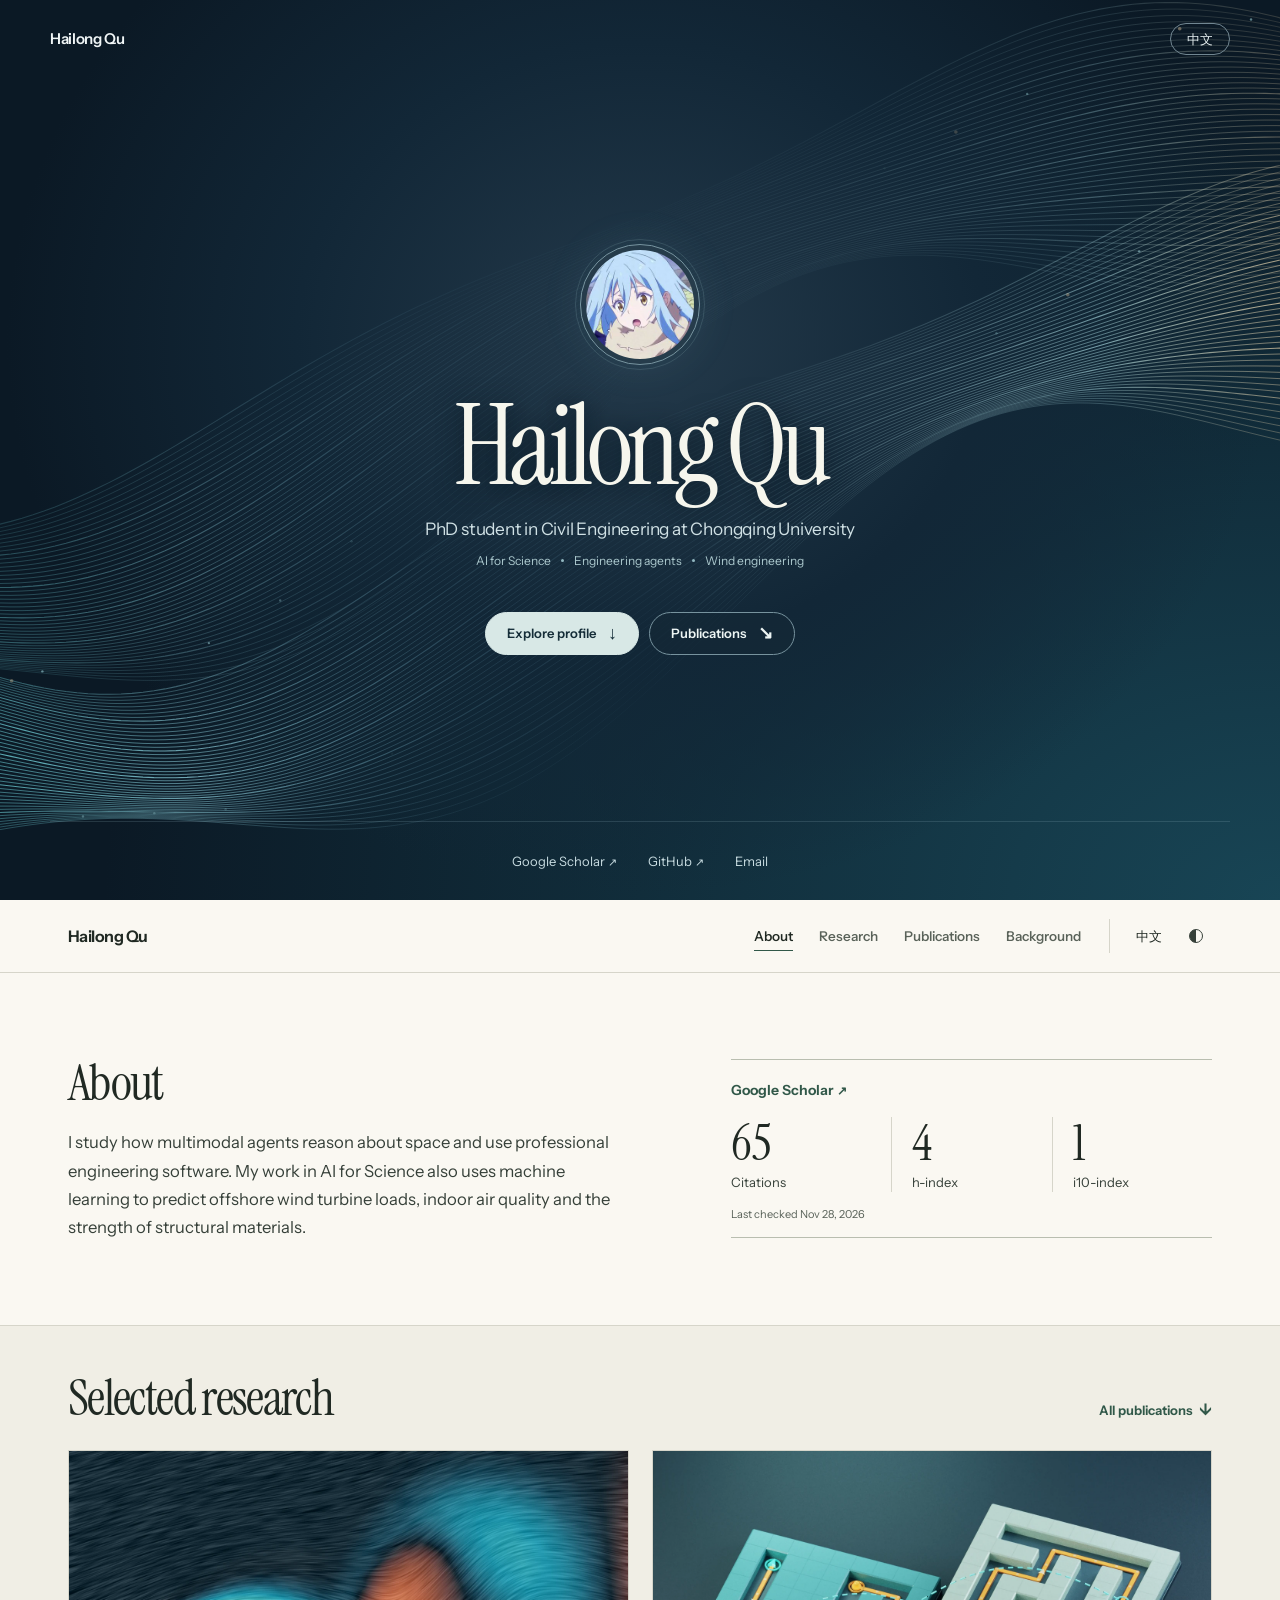
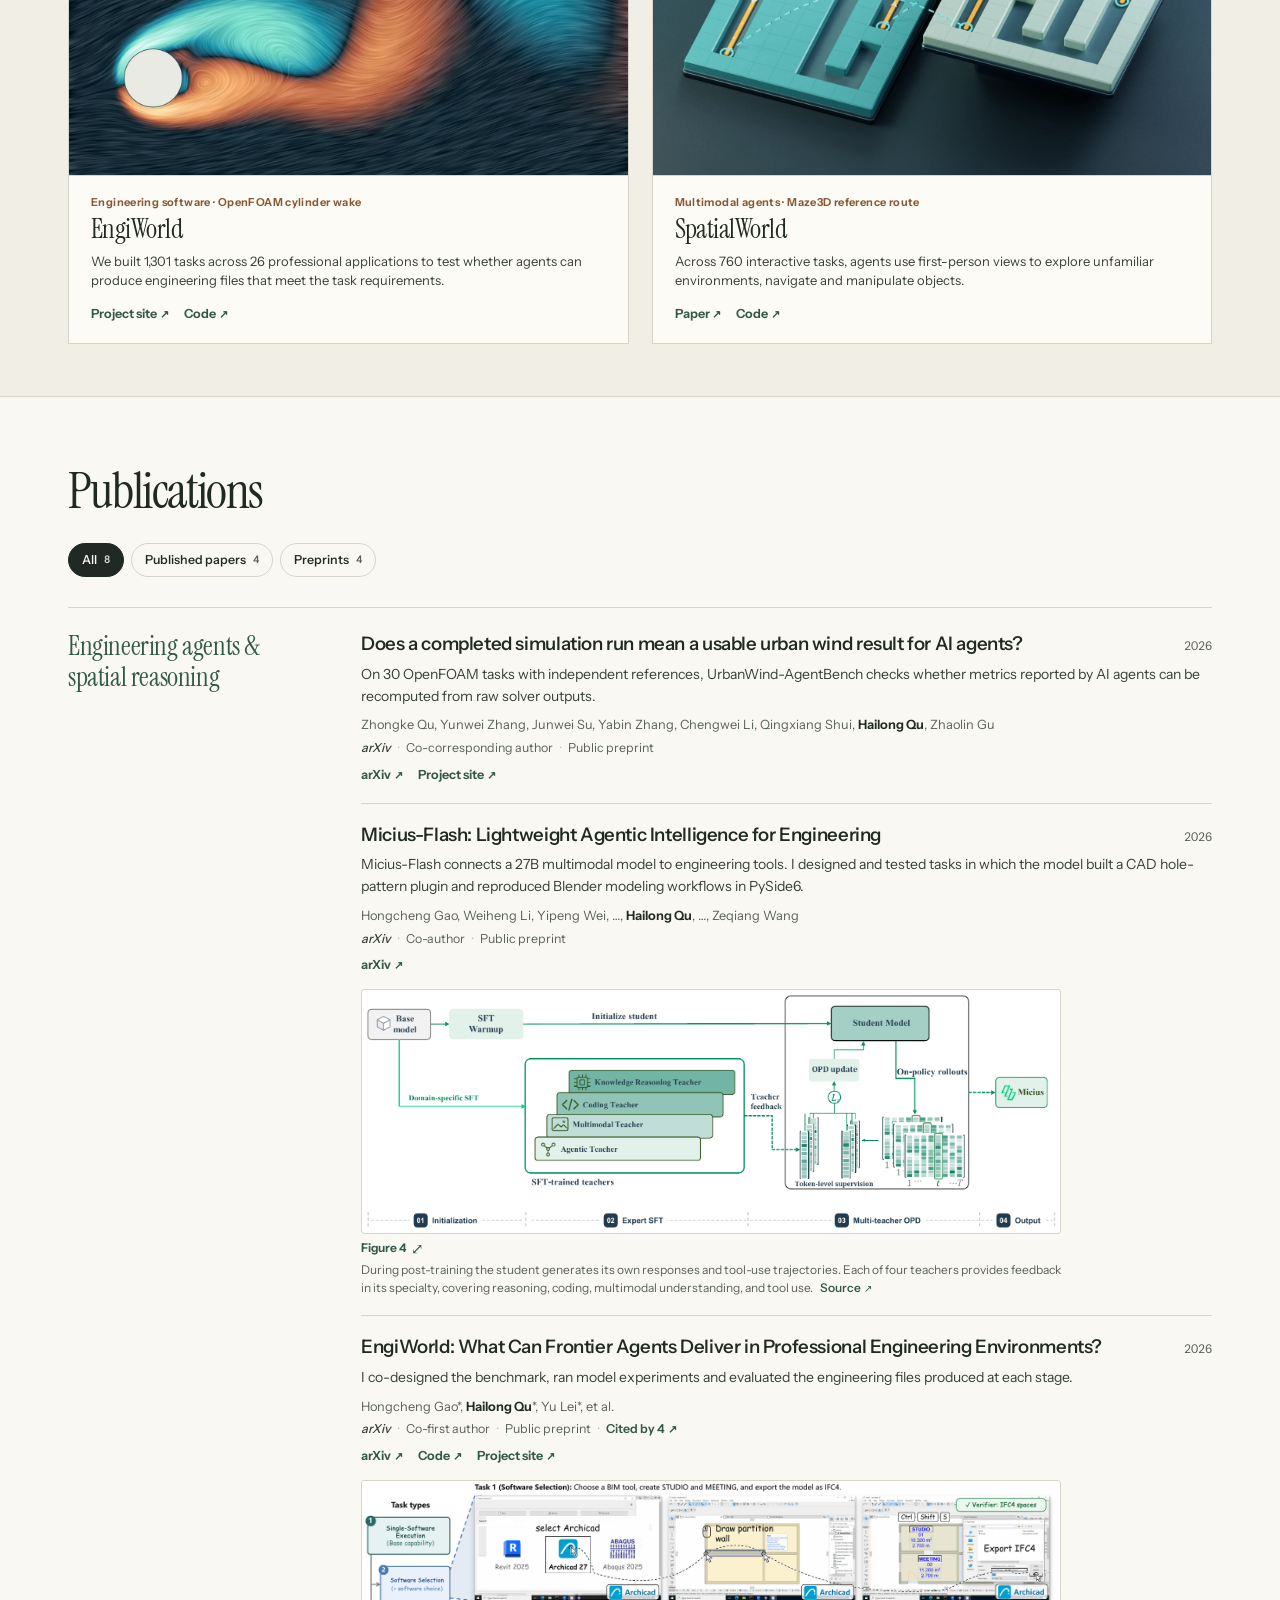
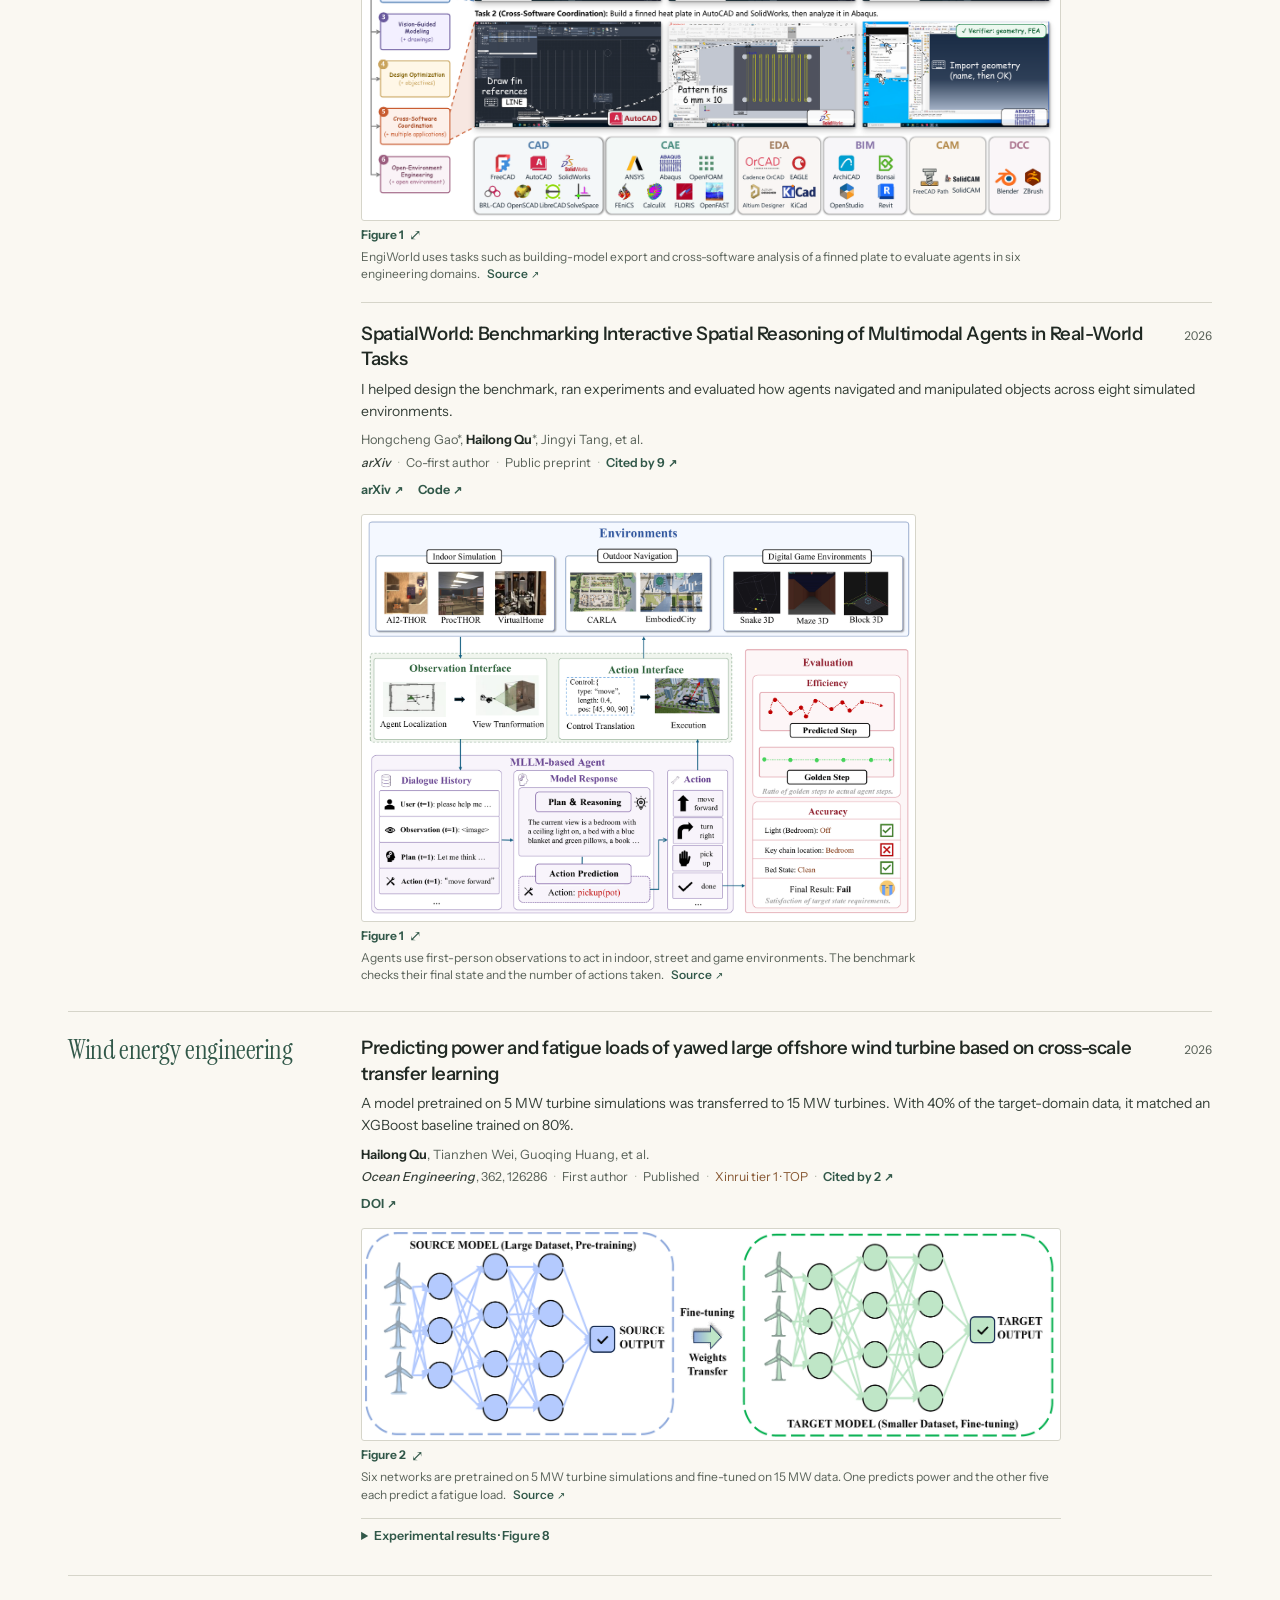
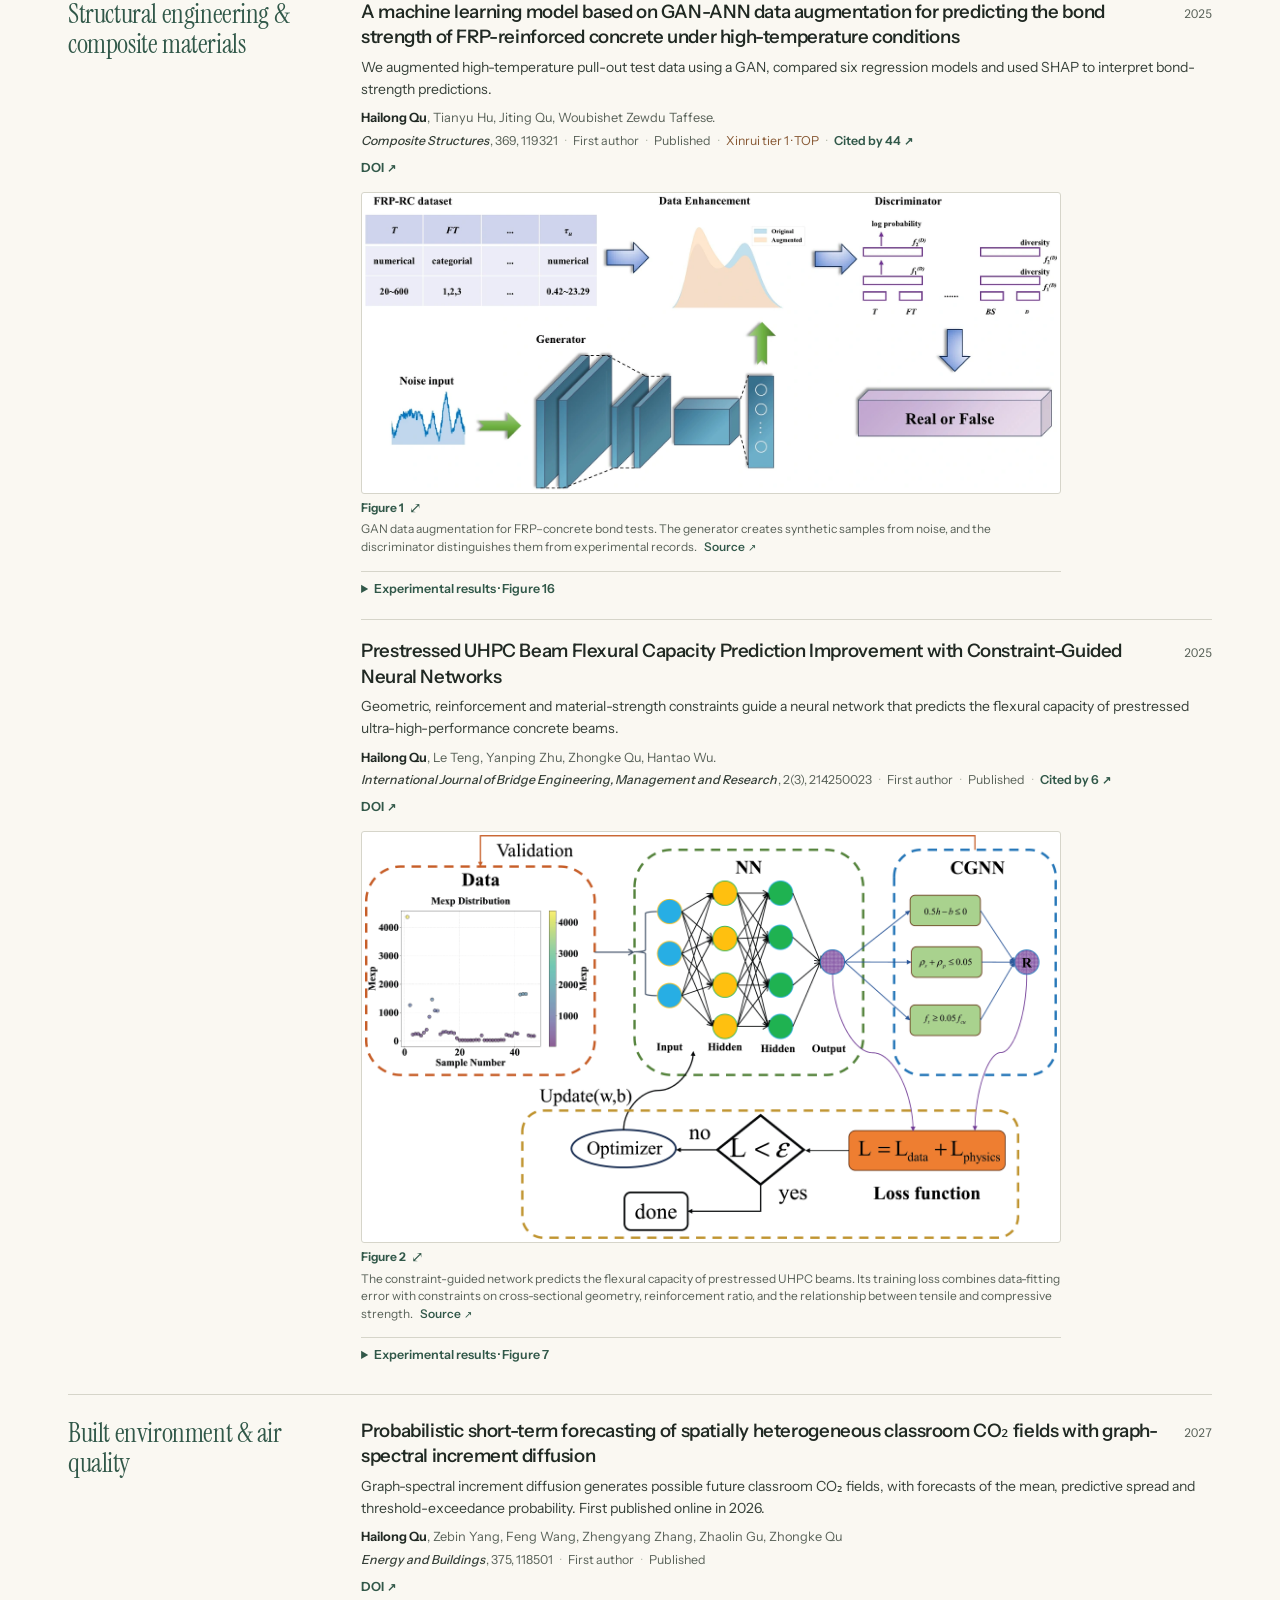
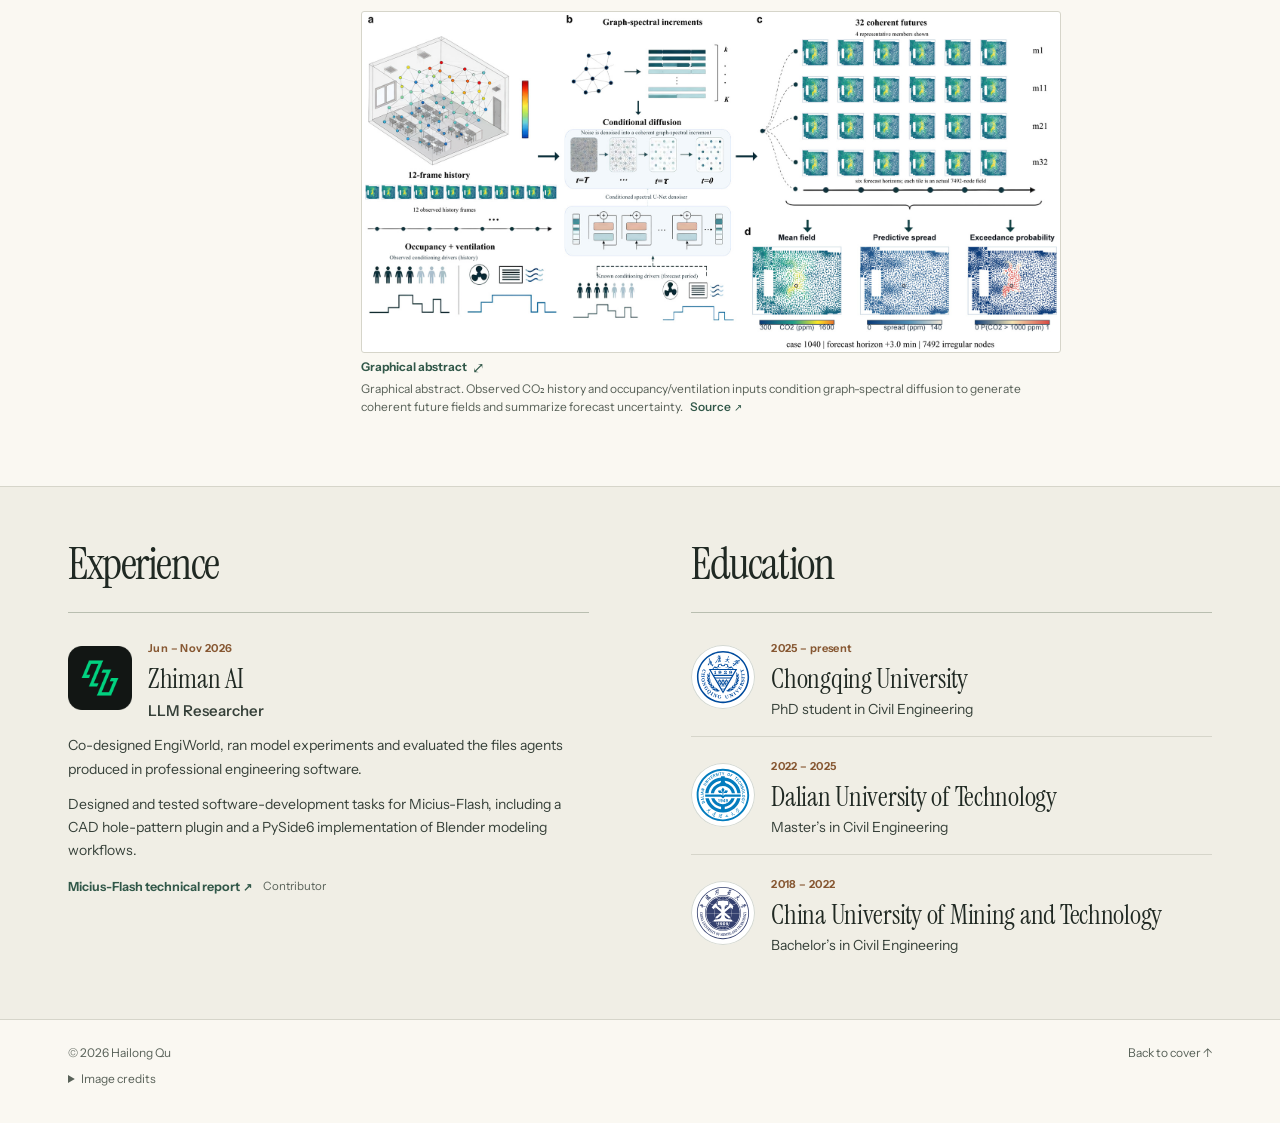
==== commit 1d6331c6: "Refresh Google Scholar citation metrics" ====
--- a/index.html
+++ b/index.html
@@ -33,7 +33,7 @@
   <button class="menu" type="button" aria-expanded="false" aria-controls="nav"><span>Menu</span><i aria-hidden="true"></i></button></div>
 </div></div>
 <main id="main">
-<section id="about" class="overview shell" aria-labelledby="about-title"><div><h2 id="about-title">About</h2><p class="bio">I study how multimodal agents reason about space and use professional engineering software. My work in AI for Science also uses machine learning to predict offshore wind turbine loads, indoor air quality and the strength of structural materials.</p></div><aside class="scholar-metrics" aria-label="Google Scholar"><a class="metrics-link" href="https://scholar.google.com/citations?user=_gNt3W8AAAAJ" target="_blank" rel="noopener noreferrer">Google Scholar<span class="out" aria-hidden="true">↗</span></a><dl><div><dt>Citations</dt><dd>61</dd></div><div><dt>h-index</dt><dd>3</dd></div><div><dt>i10-index</dt><dd>1</dd></div></dl><p>Last checked <time datetime="2026-11-25T08:42:54Z">Nov 25, 2026</time></p></aside></section>
+<section id="about" class="overview shell" aria-labelledby="about-title"><div><h2 id="about-title">About</h2><p class="bio">I study how multimodal agents reason about space and use professional engineering software. My work in AI for Science also uses machine learning to predict offshore wind turbine loads, indoor air quality and the strength of structural materials.</p></div><aside class="scholar-metrics" aria-label="Google Scholar"><a class="metrics-link" href="https://scholar.google.com/citations?user=_gNt3W8AAAAJ" target="_blank" rel="noopener noreferrer">Google Scholar<span class="out" aria-hidden="true">↗</span></a><dl><div><dt>Citations</dt><dd>65</dd></div><div><dt>h-index</dt><dd>4</dd></div><div><dt>i10-index</dt><dd>1</dd></div></dl><p>Last checked <time datetime="2026-11-28T12:49:41Z">Nov 28, 2026</time></p></aside></section>
 <section id="research" class="band research" aria-labelledby="research-title"><div class="shell">
   <div class="section-head"><h2 id="research-title">Selected research</h2><a class="jump" href="#publications">All publications<span aria-hidden="true">↓</span></a></div>
   <div class="projects"><article class="project-card" id="project-engiworld">
@@ -76,7 +76,7 @@
     </article><article class="paper" id="paper-engiworld" data-status="preprint">
       <div class="paper-title"><h4>EngiWorld: What Can Frontier Agents Deliver in Professional Engineering Environments?</h4><time class="paper-year">2026</time></div>
       <p class="paper-note">I co-designed the benchmark, ran model experiments and evaluated the engineering files produced at each stage.</p><p class="authors" lang="en">Hongcheng Gao*, <strong>Hailong Qu</strong>*, Yu Lei*, et al.</p>
-      <p class="paper-meta"><cite lang="en">arXiv</cite><span class="sep" aria-hidden="true">·</span>Co-first author<span class="sep" aria-hidden="true">·</span>Public preprint<span class="sep" aria-hidden="true">·</span><a class="cited" href="https://scholar.google.com/scholar?cites=8422890464850785582" target="_blank" rel="noopener noreferrer">Cited by 2<span class="out" aria-hidden="true">↗</span></a></p><div class="resource-links"><a class="text-link" href="https://arxiv.org/abs/2609.37686" target="_blank" rel="noopener noreferrer">arXiv<span class="out" aria-hidden="true">↗</span></a><a class="text-link" href="https://github.com/Hongcheng-Gao/EngiWorld" target="_blank" rel="noopener noreferrer">Code<span class="out" aria-hidden="true">↗</span></a><a class="text-link" href="https://engiworld.github.io/" target="_blank" rel="noopener noreferrer">Project site<span class="out" aria-hidden="true">↗</span></a></div>
+      <p class="paper-meta"><cite lang="en">arXiv</cite><span class="sep" aria-hidden="true">·</span>Co-first author<span class="sep" aria-hidden="true">·</span>Public preprint<span class="sep" aria-hidden="true">·</span><a class="cited" href="https://scholar.google.com/scholar?cites=8422890464850785582" target="_blank" rel="noopener noreferrer">Cited by 4<span class="out" aria-hidden="true">↗</span></a></p><div class="resource-links"><a class="text-link" href="https://arxiv.org/abs/2609.37686" target="_blank" rel="noopener noreferrer">arXiv<span class="out" aria-hidden="true">↗</span></a><a class="text-link" href="https://github.com/Hongcheng-Gao/EngiWorld" target="_blank" rel="noopener noreferrer">Code<span class="out" aria-hidden="true">↗</span></a><a class="text-link" href="https://engiworld.github.io/" target="_blank" rel="noopener noreferrer">Project site<span class="out" aria-hidden="true">↗</span></a></div>
       <div class="figure-grid"><figure id="figure-engiworld-fig1" class="paper-figure" style="--figure-ratio:2.08062419">
         <a class="figure-open" href="/assets/media/papers/engiworld-fig1.webp" data-figure data-credit="© 2026 EngiWorld Authors · MIT" data-license="https://github.com/Hongcheng-Gao/EngiWorld/blob/main/LICENSE" aria-label="Enlarge · Figure 1 · EngiWorld uses tasks such as building-model export and cross-software analysis of a finned plate to evaluate agents in six engineering domains.">
           <span class="figure-mat"><span class="figure-frame">
@@ -90,7 +90,7 @@
     </article><article class="paper" id="paper-spatialworld" data-status="preprint">
       <div class="paper-title"><h4>SpatialWorld: Benchmarking Interactive Spatial Reasoning of Multimodal Agents in Real-World Tasks</h4><time class="paper-year">2026</time></div>
       <p class="paper-note">I helped design the benchmark, ran experiments and evaluated how agents navigated and manipulated objects across eight simulated environments.</p><p class="authors" lang="en">Hongcheng Gao*, <strong>Hailong Qu</strong>*, Jingyi Tang, et al.</p>
-      <p class="paper-meta"><cite lang="en">arXiv</cite><span class="sep" aria-hidden="true">·</span>Co-first author<span class="sep" aria-hidden="true">·</span>Public preprint<span class="sep" aria-hidden="true">·</span><a class="cited" href="https://scholar.google.com/scholar?cites=4801937270758037470" target="_blank" rel="noopener noreferrer">Cited by 8<span class="out" aria-hidden="true">↗</span></a></p><div class="resource-links"><a class="text-link" href="https://arxiv.org/abs/2606.09669" target="_blank" rel="noopener noreferrer">arXiv<span class="out" aria-hidden="true">↗</span></a><a class="text-link" href="https://github.com/Hongcheng-Gao/SpatialWorld" target="_blank" rel="noopener noreferrer">Code<span class="out" aria-hidden="true">↗</span></a></div>
+      <p class="paper-meta"><cite lang="en">arXiv</cite><span class="sep" aria-hidden="true">·</span>Co-first author<span class="sep" aria-hidden="true">·</span>Public preprint<span class="sep" aria-hidden="true">·</span><a class="cited" href="https://scholar.google.com/scholar?cites=4801937270758037470" target="_blank" rel="noopener noreferrer">Cited by 9<span class="out" aria-hidden="true">↗</span></a></p><div class="resource-links"><a class="text-link" href="https://arxiv.org/abs/2606.09669" target="_blank" rel="noopener noreferrer">arXiv<span class="out" aria-hidden="true">↗</span></a><a class="text-link" href="https://github.com/Hongcheng-Gao/SpatialWorld" target="_blank" rel="noopener noreferrer">Code<span class="out" aria-hidden="true">↗</span></a></div>
       <div class="figure-grid"><figure id="figure-spatialworld-fig1" class="paper-figure" style="--figure-ratio:1.36842105">
         <a class="figure-open" href="/assets/media/papers/spatialworld-fig1.webp" data-figure data-credit="Gao, Qu et al. (2026) · CC BY 4.0" data-license="https://creativecommons.org/licenses/by/4.0/" aria-label="Enlarge · Figure 1 · Agents use first-person observations to act in indoor, street and game environments. The benchmark checks their final state and the number of actions taken.">
           <span class="figure-mat"><span class="figure-frame" style="--image-width:104.302477%;--image-left:-2.216428%;--image-top:-3.568243%;">
@@ -129,7 +129,7 @@
 <section class="paper-group" data-field="structures" aria-labelledby="field-structures"><h3 id="field-structures">Structural engineering &amp; composite materials</h3><div class="paper-list"><article class="paper" id="paper-bond" data-status="published">
       <div class="paper-title"><h4>A machine learning model based on GAN-ANN data augmentation for predicting the bond strength of FRP-reinforced concrete under high-temperature conditions</h4><time class="paper-year">2025</time></div>
       <p class="paper-note">We augmented high-temperature pull-out test data using a GAN, compared six regression models and used SHAP to interpret bond-strength predictions.</p><p class="authors" lang="en"><strong>Hailong Qu</strong>, Tianyu Hu, Jiting Qu, Woubishet Zewdu Taffese.</p>
-      <p class="paper-meta"><cite lang="en">Composite Structures</cite><span class="vol">, 369, 119321</span><span class="sep" aria-hidden="true">·</span>First author<span class="sep" aria-hidden="true">·</span>Published<span class="sep" aria-hidden="true">·</span><span class="rank" title="2026 Xinrui ranking, best tier across major and minor categories">Xinrui tier 1 · TOP</span><span class="sep" aria-hidden="true">·</span><a class="cited" href="https://scholar.google.com/scholar?cites=12650329744078022624" target="_blank" rel="noopener noreferrer">Cited by 43<span class="out" aria-hidden="true">↗</span></a></p><div class="resource-links"><a class="text-link" href="https://doi.org/10.1016/j.compstruct.2025.119321" target="_blank" rel="noopener noreferrer">DOI<span class="out" aria-hidden="true">↗</span></a></div>
+      <p class="paper-meta"><cite lang="en">Composite Structures</cite><span class="vol">, 369, 119321</span><span class="sep" aria-hidden="true">·</span>First author<span class="sep" aria-hidden="true">·</span>Published<span class="sep" aria-hidden="true">·</span><span class="rank" title="2026 Xinrui ranking, best tier across major and minor categories">Xinrui tier 1 · TOP</span><span class="sep" aria-hidden="true">·</span><a class="cited" href="https://scholar.google.com/scholar?cites=12650329744078022624" target="_blank" rel="noopener noreferrer">Cited by 44<span class="out" aria-hidden="true">↗</span></a></p><div class="resource-links"><a class="text-link" href="https://doi.org/10.1016/j.compstruct.2025.119321" target="_blank" rel="noopener noreferrer">DOI<span class="out" aria-hidden="true">↗</span></a></div>
       <div class="figure-grid"><figure id="figure-bond-fig1" class="paper-figure figure-primary" style="--figure-ratio:2.35640648">
         <a class="figure-open" href="/assets/media/papers/bond-fig1.webp" data-figure data-credit="Qu et al. · Composite Structures (2025)" data-license="" aria-label="Enlarge · Figure 1 · GAN data augmentation for FRP–concrete bond tests. The generator creates synthetic samples from noise, and the discriminator distinguishes them from experimental records.">
           <span class="figure-mat"><span class="figure-frame">
